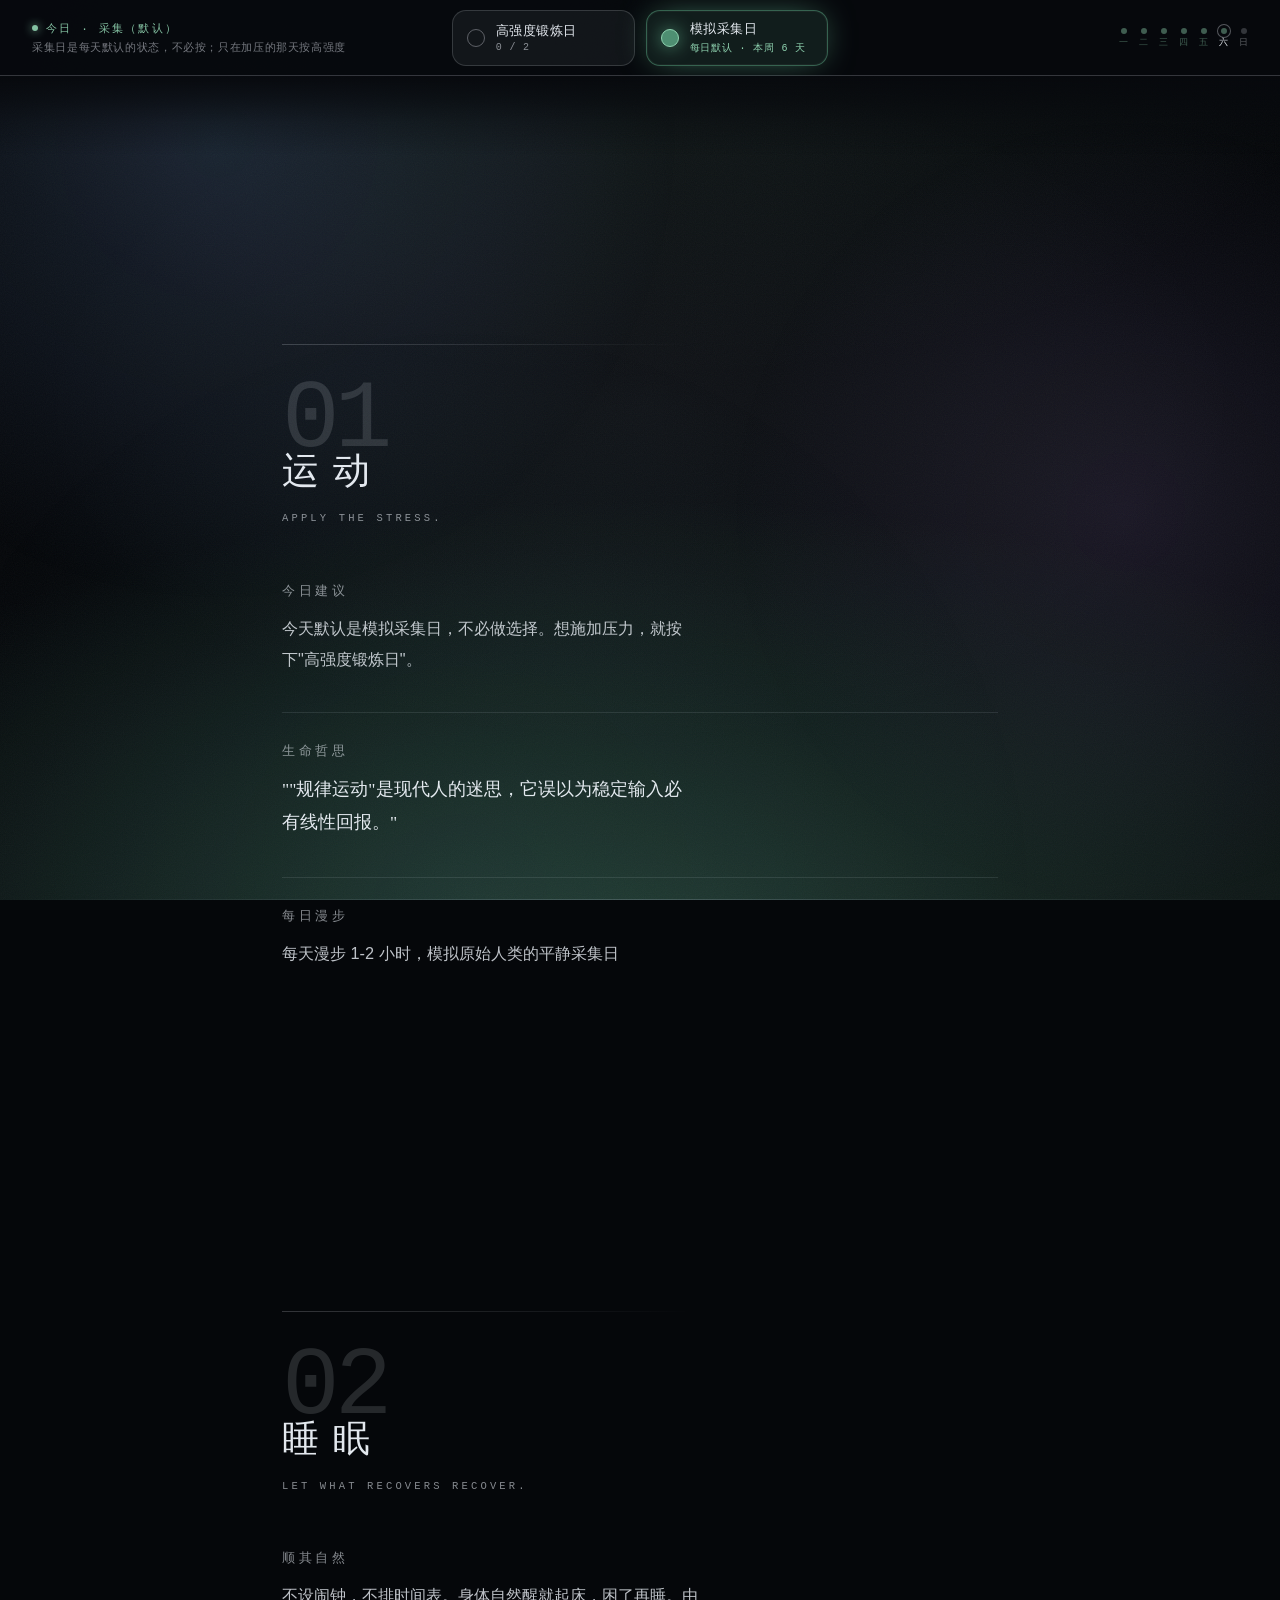
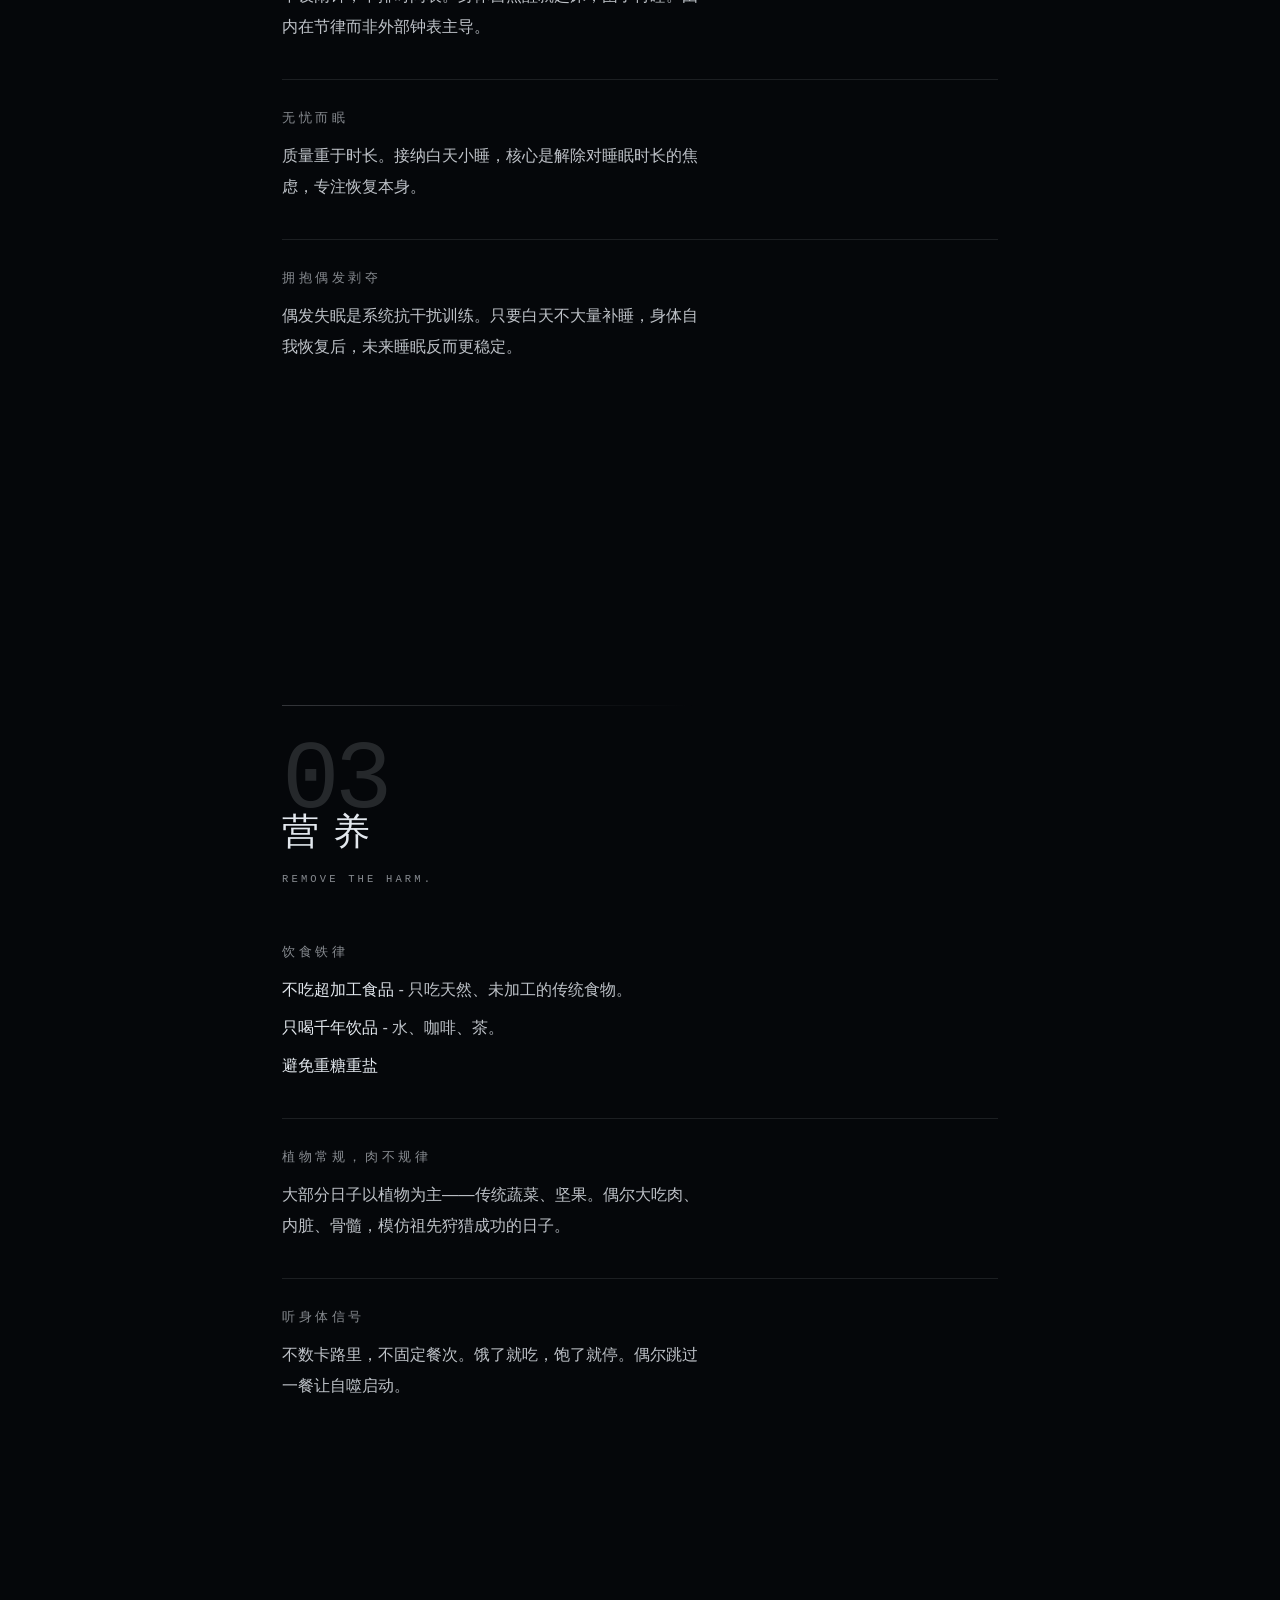
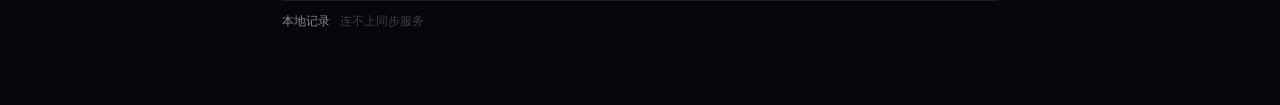
==== index.html @ 2804eaac "主页改为环境界面，移除原版视图与印刷档案 用户裁决：环境界面就是主页，原版不要了。  - index.html 换成环境版（保留 PWA 入口、favicon 与 meta description） " ====
<!DOCTYPE html>
<html lang="zh">
<head>
    <meta charset="UTF-8">
    <meta name="viewport" content="width=device-width, initial-scale=1.0">
    <title>狂野生长</title>
    <meta name="description" content="睡眠 · 运动 · 营养。你不在使用一个网页，你在看一个状态 —— 采集是每日默认，施压才需要按下。">
    <meta name="theme-color" content="#05070A">
    <link rel="icon" type="image/png" sizes="32x32" href="favicon-32.png">
    <link rel="icon" type="image/png" sizes="16x16" href="favicon-16.png">
    <link rel="apple-touch-icon" sizes="180x180" href="apple-touch-icon.png">
    <link rel="manifest" href="manifest.json">
    <link rel="stylesheet" href="css/ambient.css">
</head>
<body data-state="none">

    <!-- 状态场：三层漂移的光 + 一次呼吸 + 两片换季色 + 颗粒。
         整页的"季节"由 body[data-state] 决定，纯 CSS 交叉淡替，不改任何结构 -->
    <div class="amb-field" aria-hidden="true">
        <span class="amb-orb amb-orb--1"></span>
        <span class="amb-orb amb-orb--2"></span>
        <span class="amb-orb amb-orb--3"></span>
        <span class="amb-breath"></span>
        <span class="amb-wash amb-wash--hi"></span>
        <span class="amb-wash amb-wash--gather"></span>
        <span class="amb-embers">
            <i></i><i></i><i></i><i></i><i></i><i></i><i></i>
        </span>
        <span class="amb-pollens">
            <i></i><i></i><i></i><i></i><i></i>
        </span>
        <span class="amb-horizon"></span>
        <span class="amb-grain"></span>
    </div>

    <!-- 开场：场已经在了，三句哲思从场里浮出，再散回场里 -->
    <div class="amb-intro" id="introOverlay">
        <div class="amb-intro-lines">
            <p class="amb-intro-line" data-line="1">Remove the harm.</p>
            <p class="amb-intro-line" data-line="2">Apply the stress.</p>
            <p class="amb-intro-line" data-line="3">Let what recovers recover.</p>
        </div>
    </div>

    <main class="amb-page">
        <section id="exercise" class="amb-chapter" aria-label="运动"></section>
        <section id="sleep" class="amb-chapter" aria-label="睡眠"></section>
        <section id="nutrition" class="amb-chapter" aria-label="营养"></section>
    </main>

    <footer class="sync-bar" id="syncBar" hidden></footer>

    <script src="js/content.js"></script>
    <script src="js/view-ambient.js"></script>
    <script src="js/wild.js"></script>
</body>
</html>
---- css/ambient.css ----
/* ============================================================
   方案二 · 环境界面（ambient）
   没有卡片、没有标题栏、没有边框。三章是同一片场里的三层景深。
   整页由一套"状态场"承载：未选=夜雾 / 高强度=火焰态 / 采集=苔原态。
   换季不是按钮反馈，而是整片环境的 1.8s 过渡。
   背景一律用径向渐变直接绘制（不用 filter: blur），只动 transform 与 opacity。
   ============================================================ */

:root {
    --void: #05070A;

    --text:       rgba(236, 241, 248, 0.96);
    --text-dim:   rgba(236, 241, 248, 0.80);
    --text-faint: rgba(236, 241, 248, 0.56);
    --hair:       rgba(236, 241, 248, 0.10);
    --hair-lit:   rgba(236, 241, 248, 0.20);

    --ember: #E08A4A;   /* 施压之火 */
    --ember-lit: #FFB37A;
    --moss: #4E8F72;    /* 采集之野 */
    --moss-lit: #8FD3B0;

    /* 顶部常驻控制台（仪表轨）占掉的高度。正文靠它从顶部让位 */
    --rail-h: calc(92px + env(safe-area-inset-top, 0px));
    /* 控制台底色（RGB 分量）：比 void 略提一点，读得出是一层"台面" */
    --deck-rgb: 7, 9, 13;

    --sans: -apple-system, BlinkMacSystemFont, "PingFang SC", "Microsoft YaHei",
            "Source Han Sans SC", "Noto Sans CJK SC", "Segoe UI", Roboto, sans-serif;
    --serif: "Songti SC", "Source Han Serif SC", "Noto Serif CJK SC", "SimSun", serif;
    --mono: ui-monospace, SFMono-Regular, Menlo, Consolas, "Liberation Mono", monospace;

    --ease: cubic-bezier(0.32, 0.72, 0, 1);
}

*, *::before, *::after { box-sizing: border-box; }

html {
    -webkit-text-size-adjust: 100%;
    overflow-x: clip;
}

body {
    margin: 0;
    min-height: 100vh;
    overflow-x: clip;
    background: var(--void);
    color: var(--text);
    font-family: var(--sans);
    -webkit-font-smoothing: antialiased;
}

::selection { background: rgba(224, 138, 74, 0.28); }

/* ============================================================
   状态场：三层漂移的光 + 一次呼吸 + 两片换季色 + 颗粒
   ============================================================ */
.amb-field {
    position: fixed;
    inset: 0;
    z-index: 0;
    overflow: hidden;
    pointer-events: none;
}

.amb-orb {
    position: absolute;
    border-radius: 50%;
    will-change: transform;
}

.amb-orb--1 {
    width: 82vmax; height: 82vmax; left: -24vmax; top: -30vmax;
    background: radial-gradient(circle at 50% 50%, rgba(88, 122, 176, 0.22), rgba(88, 122, 176, 0) 62%);
    animation: drift1 46s ease-in-out infinite;
}

.amb-orb--2 {
    width: 68vmax; height: 68vmax; right: -22vmax; top: 6vmax;
    background: radial-gradient(circle at 50% 50%, rgba(122, 100, 164, 0.17), rgba(122, 100, 164, 0) 64%);
    animation: drift2 63s ease-in-out infinite;
}

.amb-orb--3 {
    width: 96vmax; height: 96vmax; left: -12vmax; bottom: -48vmax;
    background: radial-gradient(circle at 50% 50%, rgba(56, 108, 108, 0.17), rgba(56, 108, 108, 0) 66%);
    animation: drift3 54s ease-in-out infinite;
}

@keyframes drift1 {
    0%, 100% { transform: translate3d(0, 0, 0) scale(1); }
    50%      { transform: translate3d(5vw, 4vh, 0) scale(1.09); }
}

@keyframes drift2 {
    0%, 100% { transform: translate3d(0, 0, 0) scale(1.05); }
    50%      { transform: translate3d(-6vw, 5vh, 0) scale(1); }
}

@keyframes drift3 {
    0%, 100% { transform: translate3d(0, 0, 0) scale(1); }
    50%      { transform: translate3d(4vw, -3vh, 0) scale(1.07); }
}

/* 一次极慢的呼吸：整片场随之内收外放 */
.amb-breath {
    position: absolute;
    inset: -8%;
    background: radial-gradient(58% 46% at 50% 46%, rgba(206, 220, 244, 0.06), rgba(206, 220, 244, 0) 70%);
    animation: breath 11s ease-in-out infinite;
}

@keyframes breath {
    0%, 100% { transform: scale(1);    opacity: 0.75; }
    50%      { transform: scale(1.07); opacity: 1; }
}

/* 换季色：两片各自独立，靠透明度交叉淡替，所以过渡是连续的 */
.amb-wash {
    position: absolute;
    inset: 0;
    opacity: 0;
    transition: opacity 1.8s cubic-bezier(0.4, 0, 0.2, 1);
}

.amb-wash--hi {
    background:
        radial-gradient(120% 78% at 50% 108%, rgba(224, 138, 74, 0.36), rgba(224, 138, 74, 0) 58%),
        radial-gradient(78% 58% at 50% 0%, rgba(255, 180, 120, 0.11), rgba(255, 180, 120, 0) 62%);
}

.amb-wash--gather {
    background:
        radial-gradient(130% 84% at 50% 106%, rgba(78, 143, 114, 0.34), rgba(78, 143, 114, 0) 60%),
        radial-gradient(88% 66% at 50% 0%, rgba(143, 211, 176, 0.09), rgba(143, 211, 176, 0) 64%);
}

body[data-state="hi"]     .amb-wash--hi     { opacity: 1; }
body[data-state="gather"] .amb-wash--gather { opacity: 1; }

/* 火焰态上升的余烬 / 苔原态横漂的孢子：不用时把动画暂停，不占 GPU */
.amb-embers,
.amb-pollens {
    position: absolute;
    inset: 0;
    opacity: 0;
    transition: opacity 1.6s cubic-bezier(0.4, 0, 0.2, 1);
}

body[data-state="hi"]     .amb-embers  { opacity: 1; }
body[data-state="gather"] .amb-pollens { opacity: 1; }

.amb-embers i {
    position: absolute;
    bottom: -4vh;
    width: 3px; height: 3px;
    border-radius: 50%;
    background: var(--ember-lit);
    box-shadow: 0 0 9px rgba(255, 179, 122, 0.9);
    opacity: 0;
    animation: emberRise 15s linear infinite;
    animation-play-state: paused;
}

body[data-state="hi"] .amb-embers i { animation-play-state: running; }

.amb-embers i:nth-child(1) { left: 12%; animation-duration: 15s; animation-delay: 0s; }
.amb-embers i:nth-child(2) { left: 26%; animation-duration: 19s; animation-delay: 2.4s; }
.amb-embers i:nth-child(3) { left: 41%; animation-duration: 13s; animation-delay: 5.1s; }
.amb-embers i:nth-child(4) { left: 55%; animation-duration: 21s; animation-delay: 1.2s; }
.amb-embers i:nth-child(5) { left: 68%; animation-duration: 16s; animation-delay: 7.6s; }
.amb-embers i:nth-child(6) { left: 81%; animation-duration: 18s; animation-delay: 3.8s; }
.amb-embers i:nth-child(7) { left: 92%; animation-duration: 14s; animation-delay: 9.4s; }

@keyframes emberRise {
    0%   { transform: translate3d(0, 0, 0) scale(1);    opacity: 0; }
    14%  { opacity: 0.9; }
    70%  { opacity: 0.5; }
    100% { transform: translate3d(22px, -106vh, 0) scale(0.5); opacity: 0; }
}

.amb-pollens i {
    position: absolute;
    left: -6vw;
    width: 4px; height: 4px;
    border-radius: 50%;
    background: var(--moss-lit);
    box-shadow: 0 0 10px rgba(143, 211, 176, 0.72);
    opacity: 0;
    animation: pollenDrift 30s linear infinite;
    animation-play-state: paused;
}

body[data-state="gather"] .amb-pollens i { animation-play-state: running; }

.amb-pollens i:nth-child(1) { top: 22%; animation-duration: 30s; animation-delay: 0s; }
.amb-pollens i:nth-child(2) { top: 41%; animation-duration: 38s; animation-delay: 6s; }
.amb-pollens i:nth-child(3) { top: 58%; animation-duration: 26s; animation-delay: 12s; }
.amb-pollens i:nth-child(4) { top: 71%; animation-duration: 44s; animation-delay: 3s; }
.amb-pollens i:nth-child(5) { top: 86%; animation-duration: 34s; animation-delay: 18s; }

@keyframes pollenDrift {
    0%   { transform: translate3d(0, 0, 0);       opacity: 0; }
    18%  { opacity: 0.55; }
    82%  { opacity: 0.35; }
    100% { transform: translate3d(112vw, -7vh, 0); opacity: 0; }
}

.amb-horizon {
    position: absolute;
    left: 0; right: 0; bottom: 0;
    height: 1px;
    background: linear-gradient(90deg, rgba(0, 0, 0, 0), rgba(206, 220, 244, 0.20), rgba(0, 0, 0, 0));
}

.amb-grain {
    position: absolute;
    inset: 0;
    opacity: 0.045;
    background-image: url("data:image/svg+xml,%3Csvg xmlns='http://www.w3.org/2000/svg' width='200' height='200'%3E%3Cfilter id='n'%3E%3CfeTurbulence type='fractalNoise' baseFrequency='0.9' numOctaves='2'/%3E%3C/filter%3E%3Crect width='100%25' height='100%25' filter='url(%23n)'/%3E%3C/svg%3E");
}

/* ============================================================
   开场：场先在，三句哲思从场里浮出，再散回场里
   ============================================================ */
.amb-intro {
    position: fixed;
    inset: 0;
    z-index: 100;
    display: grid;
    place-items: center;
    transition: opacity 0.9s cubic-bezier(0.77, 0, 0.175, 1),
                visibility 0s linear 0.9s;
    animation: ambIntroFailsafe 0.9s linear 5.4s forwards;
}

@keyframes ambIntroFailsafe { to { opacity: 0; visibility: hidden; } }

.amb-intro.hide { opacity: 0; visibility: hidden; pointer-events: none; }

.amb-intro-lines {
    display: grid;
    place-items: center;
    padding: 0 26px;
}

.amb-intro-line {
    grid-area: 1 / 1;
    margin: 0;
    text-align: center;
    font-size: clamp(1.5rem, 3.2vw, 2.3rem);
    font-weight: 200;
    letter-spacing: 0.06em;
    color: #F2F5FA;
    opacity: 0;
    will-change: opacity, filter, transform;
    animation: ambLine 1.5s var(--ease) forwards;
}

.amb-intro-line[data-line="1"] { animation-delay: 0.8s; }
.amb-intro-line[data-line="2"] { animation-delay: 1.9s; }
.amb-intro-line[data-line="3"] { animation-delay: 3.0s; }

@keyframes ambLine {
    0%   { opacity: 0; filter: blur(9px); transform: scale(1.03);
           text-shadow: 0 0 60px rgba(255, 236, 214, 0.6); }
    44%  { opacity: 1; filter: blur(0);   transform: none; text-shadow: 0 0 0 rgba(255, 255, 255, 0); }
    74%  { opacity: 1; filter: blur(0);   transform: none; text-shadow: 0 0 0 rgba(255, 255, 255, 0); }
    100% { opacity: 0; filter: blur(9px); transform: scale(0.99); text-shadow: 0 0 0 rgba(255, 255, 255, 0); }
}

/* ============================================================
   正文：没有容器，只有层
   ============================================================ */
.amb-page {
    position: relative;
    z-index: 10;
    max-width: 780px;
    margin: 0 auto;
    padding: calc(var(--rail-h) + clamp(56px, 11vh, 128px)) 32px clamp(72px, 13vh, 132px);
}

.amb-chapter { padding: clamp(90px, 17vh, 170px) 0; }

/* 最后一章不必再留一个满额的天间距 */
.amb-chapter:last-child { padding-bottom: clamp(28px, 5vh, 56px); }

.amb-head {
    position: relative;
    margin-bottom: clamp(40px, 6.5vh, 62px);
    padding-top: clamp(26px, 4vh, 38px);
}

/* 章节之间一条收口的细线：不是边框，是"翻页"的位置 */
.amb-head::before {
    content: "";
    position: absolute;
    left: 0;
    top: 0;
    width: 100%;
    height: 1px;
    background: linear-gradient(90deg, var(--hair-lit), rgba(236, 241, 248, 0) 58%);
}

/* 巨大虚影编号：立在章节名之上，只作为"这里是第几章"的体量暗示，
   不参与阅读，也不与章节名叠在一起抢字 */
.amb-head-ghost {
    display: block;
    margin-bottom: -0.16em;
    font-family: var(--mono);
    font-size: clamp(3.4rem, 10vw, 6rem);
    font-weight: 200;
    letter-spacing: -0.05em;
    line-height: 0.86;
    color: rgba(236, 241, 248, 0.14);
    pointer-events: none;
    user-select: none;
}

.amb-head-cn {
    position: relative;
    margin: 0;
    font-family: var(--sans);
    font-weight: 200;
    font-size: clamp(1.6rem, 4.4vw, 2.3rem);
    letter-spacing: 0.38em;
    color: var(--text);
}

.amb-head-en {
    position: relative;
    margin: 16px 0 0;
    font-family: var(--mono);
    font-size: 10.5px;
    letter-spacing: 0.3em;
    text-transform: uppercase;
    color: var(--text-faint);
}

.amb-entry {
    padding: 30px 0;
    border-top: 1px solid var(--hair);
}

.amb-entries .amb-entry:first-child { border-top: 0; padding-top: 0; }

.amb-entry-h {
    margin: 0 0 13px;
    font-family: var(--sans);
    font-weight: 500;
    font-size: 0.8rem;
    letter-spacing: 0.28em;
    color: var(--text-faint);
}

.amb-entry p {
    margin: 0 0 7px;
    max-width: 46ch;
    font-size: 1.02rem;
    line-height: 1.9;
    color: var(--text-dim);
}

.amb-entry p strong { color: var(--text); font-weight: 500; }

/* 哲思那条换成衬线、提到最亮的墨色 —— 全篇唯一的"发声处" */
.amb-entry[data-entry="quote"] p {
    font-family: var(--serif);
    font-size: 1.1rem;
    line-height: 1.9;
    color: var(--text);
}

/* 入场揭示：默认可见，这里只加一段位移与渐显 */
.amb-chapter.in { animation: ambRise 1.1s var(--ease) both; }

@keyframes ambRise {
    from { opacity: 0; transform: translateY(26px); }
    to   { opacity: 1; transform: none; }
}

/* ============================================================
   常驻层：顶部一条仪表轨（状态 · 两枚开关 · 一周天象）
   它在 DOM 里仍属 #exercise，所以点击照常冒泡到引擎的委托监听上 ——
   不必为它改一行引擎代码。
   ============================================================ */
.amb-hud {
    position: fixed;
    top: 0;
    left: 0;
    right: 0;
    z-index: 40;
    pointer-events: none;
}

/* 一周天象：点在上、星期字在下。今天套一圈淡环。
   is-set = 我真的按过的日子；is-auto = 由"默认态"推断出来的日子（画得更淡） */
.amb-week {
    display: flex;
    justify-self: end;
    gap: 11px;
}

.amb-week-cell {
    position: relative;
    display: flex;
    flex-direction: column;
    align-items: center;
    gap: 5px;
}

.amb-week-dot {
    width: 6px;
    height: 6px;
    border-radius: 50%;
    background: rgba(236, 241, 248, 0.20);
    transition: background 0.6s var(--ease), box-shadow 0.6s var(--ease);
}

.amb-week-cn {
    font-family: var(--mono);
    font-size: 9px;
    font-weight: 400;
    line-height: 1;
    letter-spacing: 0;
    color: rgba(236, 241, 248, 0.38);
    transition: color 0.6s var(--ease);
}

.amb-week-cell.hi .amb-week-dot {
    background: var(--ember-lit);
    box-shadow: 0 0 11px rgba(255, 179, 122, 0.8);
}

.amb-week-cell.gather .amb-week-dot {
    background: var(--moss-lit);
    box-shadow: 0 0 11px rgba(143, 211, 176, 0.75);
}

.amb-week-cell.hi .amb-week-cn     { color: rgba(255, 179, 122, 0.86); }
.amb-week-cell.gather .amb-week-cn { color: rgba(143, 211, 176, 0.86); }

/* 由默认态推断出来的日子：画淡一档，好让"我真的按过哪两天"跳出来 */
.amb-week-cell.is-auto .amb-week-dot {
    opacity: 0.42;
    box-shadow: none;
}

.amb-week-cell.is-auto .amb-week-cn { color: rgba(143, 211, 176, 0.42); }
.amb-week-cell.is-auto.hi .amb-week-cn { color: rgba(255, 179, 122, 0.42); }

.amb-week-cell.is-today .amb-week-cn { color: var(--text); }

.amb-week-cell.is-today::before {
    content: "";
    position: absolute;
    left: 50%;
    top: -4px;
    width: 14px;
    height: 14px;
    margin-left: -7px;
    border-radius: 50%;
    box-shadow: inset 0 0 0 1px rgba(236, 241, 248, 0.34);
    pointer-events: none;
}

/* 顶部仪表轨：常驻、不隐退。实心底 + 下缘一条细线定出边界，
   再往下接 78px 的渐隐带 —— 正文滚进来是化掉的，不是被硬切一刀 */
.amb-dock {
    position: relative;
    display: grid;
    grid-template-columns: minmax(0, 1fr) auto minmax(0, 1fr);
    grid-template-areas: "readout poles week";
    align-items: center;
    gap: 20px;
    padding: calc(10px + env(safe-area-inset-top, 0px)) clamp(16px, 2.6vw, 32px) 10px;
    background: rgba(var(--deck-rgb), 0.97);
    box-shadow: inset 0 -1px 0 var(--hair-lit);
    pointer-events: auto;
}

.amb-dock::after {
    content: "";
    position: absolute;
    left: 0;
    right: 0;
    top: 100%;
    height: 78px;
    background: linear-gradient(180deg,
        rgba(var(--deck-rgb), 0.97) 0%,
        rgba(var(--deck-rgb), 0.70) 28%,
        rgba(var(--deck-rgb), 0.30) 60%,
        rgba(var(--deck-rgb), 0) 100%);
    pointer-events: none;
}

.amb-readout {
    grid-area: readout;
    min-width: 0;
    display: flex;
    flex-direction: column;
    gap: 4px;
}

.amb-state {
    margin: 0;
    display: flex;
    align-items: center;
    gap: 8px;
    white-space: nowrap;
    font-family: var(--mono);
    font-size: 11px;
    letter-spacing: 0.2em;
    color: var(--text-faint);
    transition: color 0.9s var(--ease);
}

.amb-state-dot {
    flex: 0 0 auto;
    width: 6px;
    height: 6px;
    border-radius: 50%;
    background: currentColor;
    box-shadow: 0 0 10px currentColor;
}

.amb-state[data-state="hi"]     { color: rgba(255, 179, 122, 0.92); }
.amb-state[data-state="gather"] { color: rgba(143, 211, 176, 0.92); }

/* 两枚开关并排、等宽，居中放在轨道正中 */
.amb-poles {
    grid-area: poles;
    justify-self: center;
    display: flex;
    align-items: stretch;
    gap: 11px;
    width: min(100%, 480px);
}

/* 开关：有边界、有底色、有字号的实体控件 —— 不再是悬在暗处的淡字 */
.amb-pole {
    flex: 1 1 0;
    min-width: 0;
    appearance: none;
    cursor: pointer;
    display: flex;
    align-items: center;
    gap: 11px;
    padding: 10px 14px;
    border: 1px solid rgba(236, 241, 248, 0.16);
    border-radius: 14px;
    background: rgba(236, 241, 248, 0.055);
    color: var(--text-dim);
    font-family: var(--sans);
    text-align: left;
    transition: border-color 0.4s var(--ease),
                background 0.4s var(--ease),
                box-shadow 0.4s var(--ease),
                transform 0.4s var(--ease);
}

.amb-pole--hi {
    --pole: var(--ember);
    --pole-lit: var(--ember-lit);
    --pole-line: rgba(224, 138, 74, 0.60);
    --pole-bg: rgba(224, 138, 74, 0.14);
}

.amb-pole--gather {
    --pole: var(--moss);
    --pole-lit: var(--moss-lit);
    --pole-line: rgba(78, 143, 114, 0.62);
    --pole-bg: rgba(78, 143, 114, 0.16);
}

.amb-pole:hover { transform: translateY(-1px); }

.amb-pole:not(.is-on):hover {
    border-color: rgba(236, 241, 248, 0.30);
    background: rgba(236, 241, 248, 0.09);
}

.amb-pole:focus-visible { outline: 2px solid var(--pole); outline-offset: 4px; }

.amb-pole-orb {
    flex: 0 0 auto;
    width: 18px;
    height: 18px;
    border-radius: 50%;
    border: 1px solid rgba(236, 241, 248, 0.34);
    transition: transform 0.5s var(--ease),
                background 0.5s var(--ease),
                border-color 0.5s var(--ease),
                box-shadow 0.5s var(--ease);
}

.amb-pole:hover .amb-pole-orb { border-color: var(--pole); }

.amb-pole-label {
    flex: 1 1 auto;
    min-width: 0;
    display: flex;
    flex-direction: column;
    gap: 3px;
}

.amb-pole-text {
    white-space: nowrap;
    font-size: 12.5px;
    font-weight: 400;
    line-height: 1.35;
    letter-spacing: 0.04em;
    color: var(--text);
}

.amb-pole-count {
    white-space: nowrap;
    font-family: var(--mono);
    font-size: 10px;
    letter-spacing: 0.08em;
    color: rgba(236, 241, 248, 0.56);
    transition: color 0.4s var(--ease);
}

/* 达成对勾：占位常驻，只为布局稳定 */
.amb-pole-check {
    flex: 0 0 auto;
    position: relative;
    width: 14px;
    height: 14px;
    opacity: 0;
    transform: scale(0.6);
    transition: opacity 0.4s var(--ease), transform 0.4s var(--ease);
}

.amb-pole-check::before {
    content: "";
    position: absolute;
    left: 3px;
    top: 0;
    width: 7px;
    height: 12px;
    border-right: 1.5px solid var(--pole-lit);
    border-bottom: 1.5px solid var(--pole-lit);
    transform: rotate(42deg);
}

.amb-pole.is-done .amb-pole-check { opacity: 1; transform: none; }

/* 本周已达成：名字换成那两句话，并染上这一极的色 */
.amb-pole.is-done .amb-pole-text { color: var(--pole-lit); }

/* 今天选中的那一极：控件本身也亮起来，像开关被推到那一侧 */
.amb-pole.is-on {
    border-color: var(--pole-line);
    background: var(--pole-bg);
    box-shadow: 0 0 34px -10px var(--pole), inset 0 0 0 1px rgba(255, 255, 255, 0.04);
}

.amb-pole.is-on .amb-pole-orb {
    background: var(--pole);
    border-color: var(--pole-lit);
    box-shadow: 0 0 18px var(--pole);
}

.amb-pole.is-on .amb-pole-count { color: var(--pole-lit); }

.amb-pole.is-pop .amb-pole-orb { animation: orbPulse 0.6s var(--ease); }

@keyframes orbPulse {
    0%   { transform: scale(1); }
    42%  { transform: scale(1.6); }
    100% { transform: scale(1); }
}

.amb-hint {
    margin: 0;
    font-family: var(--sans);
    font-size: 10.5px;
    line-height: 1.45;
    letter-spacing: 0.06em;
    color: rgba(236, 241, 248, 0.48);
}

/* ============================================================
   云同步状态条：压到最暗一层，不参与场的叙事
   ============================================================ */
.sync-bar {
    position: relative;
    z-index: 50;
    max-width: 780px;
    margin: 0 auto;
    padding: 0 32px clamp(36px, 7vh, 72px);
    font-family: var(--sans);
    font-size: 12px;
    color: var(--text-faint);
}

.sync-bar[hidden] { display: none; }

.sync-line {
    display: flex;
    align-items: center;
    gap: 10px;
    flex-wrap: wrap;
    padding: 12px 0;
    border-top: 1px solid var(--hair);
}

.sync-note { color: rgba(233, 238, 245, 0.24); }

.sync-dot {
    width: 6px;
    height: 6px;
    border-radius: 50%;
    flex-shrink: 0;
    background: rgba(233, 238, 245, 0.34);
}

.sync-dot.ok { background: var(--moss-lit); }
.sync-dot.error { background: var(--ember-lit); }

.sync-btn {
    margin-left: auto;
    appearance: none;
    padding: 5px 12px;
    border: 1px solid rgba(233, 238, 245, 0.16);
    border-radius: 999px;
    background: rgba(233, 238, 245, 0.05);
    color: var(--text-dim);
    font-family: var(--sans);
    font-size: 11.5px;
    letter-spacing: 0.1em;
    cursor: pointer;
    transition: border-color 0.3s, color 0.3s, background 0.3s;
}

.sync-btn:hover { border-color: rgba(233, 238, 245, 0.4); color: var(--text); }
.sync-btn:focus-visible { outline: 2px solid rgba(233, 238, 245, 0.5); outline-offset: 2px; }
.sync-btn.ghost { background: none; }
.sync-btn.danger { color: rgba(255, 179, 122, 0.8); border-color: rgba(255, 179, 122, 0.26); }
.sync-field > .sync-btn:only-child { margin-left: 0; }

.sync-line.err { color: rgba(255, 179, 122, 0.9); }

.sync-panel {
    margin-top: 12px;
    padding: 16px;
    border: 1px solid var(--hair);
    border-radius: 14px;
    background: rgba(233, 238, 245, 0.035);
    display: flex;
    flex-direction: column;
    gap: 11px;
}

.sync-field { display: flex; align-items: center; gap: 8px; flex-wrap: wrap; }
.sync-field-label { color: var(--text-faint); }

.sync-code {
    font-family: var(--mono);
    font-size: 11.5px;
    letter-spacing: 0.1em;
    color: var(--ember-lit);
    padding: 4px 9px;
    border-radius: 8px;
    background: rgba(224, 138, 74, 0.09);
    word-break: break-all;
}

.sync-tip { margin: 0; font-size: 11.5px; line-height: 1.7; color: rgba(233, 238, 245, 0.3); }

.sync-input {
    flex: 1 1 180px;
    min-width: 0;
    padding: 7px 11px;
    border: 1px solid rgba(233, 238, 245, 0.16);
    border-radius: 9px;
    background: rgba(233, 238, 245, 0.05);
    color: var(--text);
    font-family: var(--mono);
    font-size: 11.5px;
    letter-spacing: 0.08em;
}

.sync-input::placeholder { color: rgba(233, 238, 245, 0.28); letter-spacing: 0; font-family: var(--sans); }
.sync-input:focus { outline: none; border-color: rgba(233, 238, 245, 0.42); }

/* ============================================================
   窄屏
   ============================================================ */
/* ============================================================
   窄屏：轨道改成两行 —— 读数与天象在上，两枚开关并排在下。
   提示语在这一档收起来，顶部空间优先留给"今天是什么状态"和两枚开关
   ============================================================ */
@media (max-width: 860px) {
    :root { --rail-h: calc(114px + env(safe-area-inset-top, 0px)); }

    .amb-dock {
        grid-template-columns: minmax(0, 1fr) auto;
        grid-template-areas:
            "readout week"
            "poles   poles";
        row-gap: 9px;
        column-gap: 12px;
        padding: 9px 14px 10px;
    }

    .amb-poles { width: 100%; gap: 8px; }
    .amb-pole { padding: 9px 12px; border-radius: 13px; gap: 9px; }
    .amb-pole-orb { width: 15px; height: 15px; }
    .amb-pole-text { font-size: 12px; letter-spacing: 0.02em; }
    .amb-pole-count { font-size: 9.5px; letter-spacing: 0.04em; }
    .amb-pole-check { width: 12px; height: 12px; }
    .amb-pole-check::before { left: 2px; width: 6px; height: 10px; }

    /* 轨道本身已经占掉顶部一截，上方留白相应收一点，
       免得手机上首屏全空 */
    .amb-page { padding-top: calc(var(--rail-h) + clamp(36px, 6.5vh, 92px)); }

    .amb-week { gap: 8px; }
    .amb-hint { display: none; }
}

@media (max-width: 640px) {
    .amb-page { padding-left: 22px; padding-right: 22px; }
    .amb-head-cn { letter-spacing: 0.3em; }
    .amb-head-ghost { font-size: clamp(4.4rem, 22vw, 7rem); }
    .amb-entry p { font-size: 0.98rem; }
    .sync-bar { padding: 0 22px clamp(32px, 6vh, 56px); }
}

@media (prefers-reduced-motion: reduce) {
    .amb-orb,
    .amb-breath,
    .amb-embers i,
    .amb-pollens i,
    .amb-intro,
    .amb-intro-line,
    .amb-chapter.in,
    .amb-pole.is-pop .amb-pole-orb {
        animation-duration: 0.01ms !important;
        animation-iteration-count: 1 !important;
    }
    .amb-wash, .amb-embers, .amb-pollens, .amb-intro { transition-duration: 0.01ms; }
}
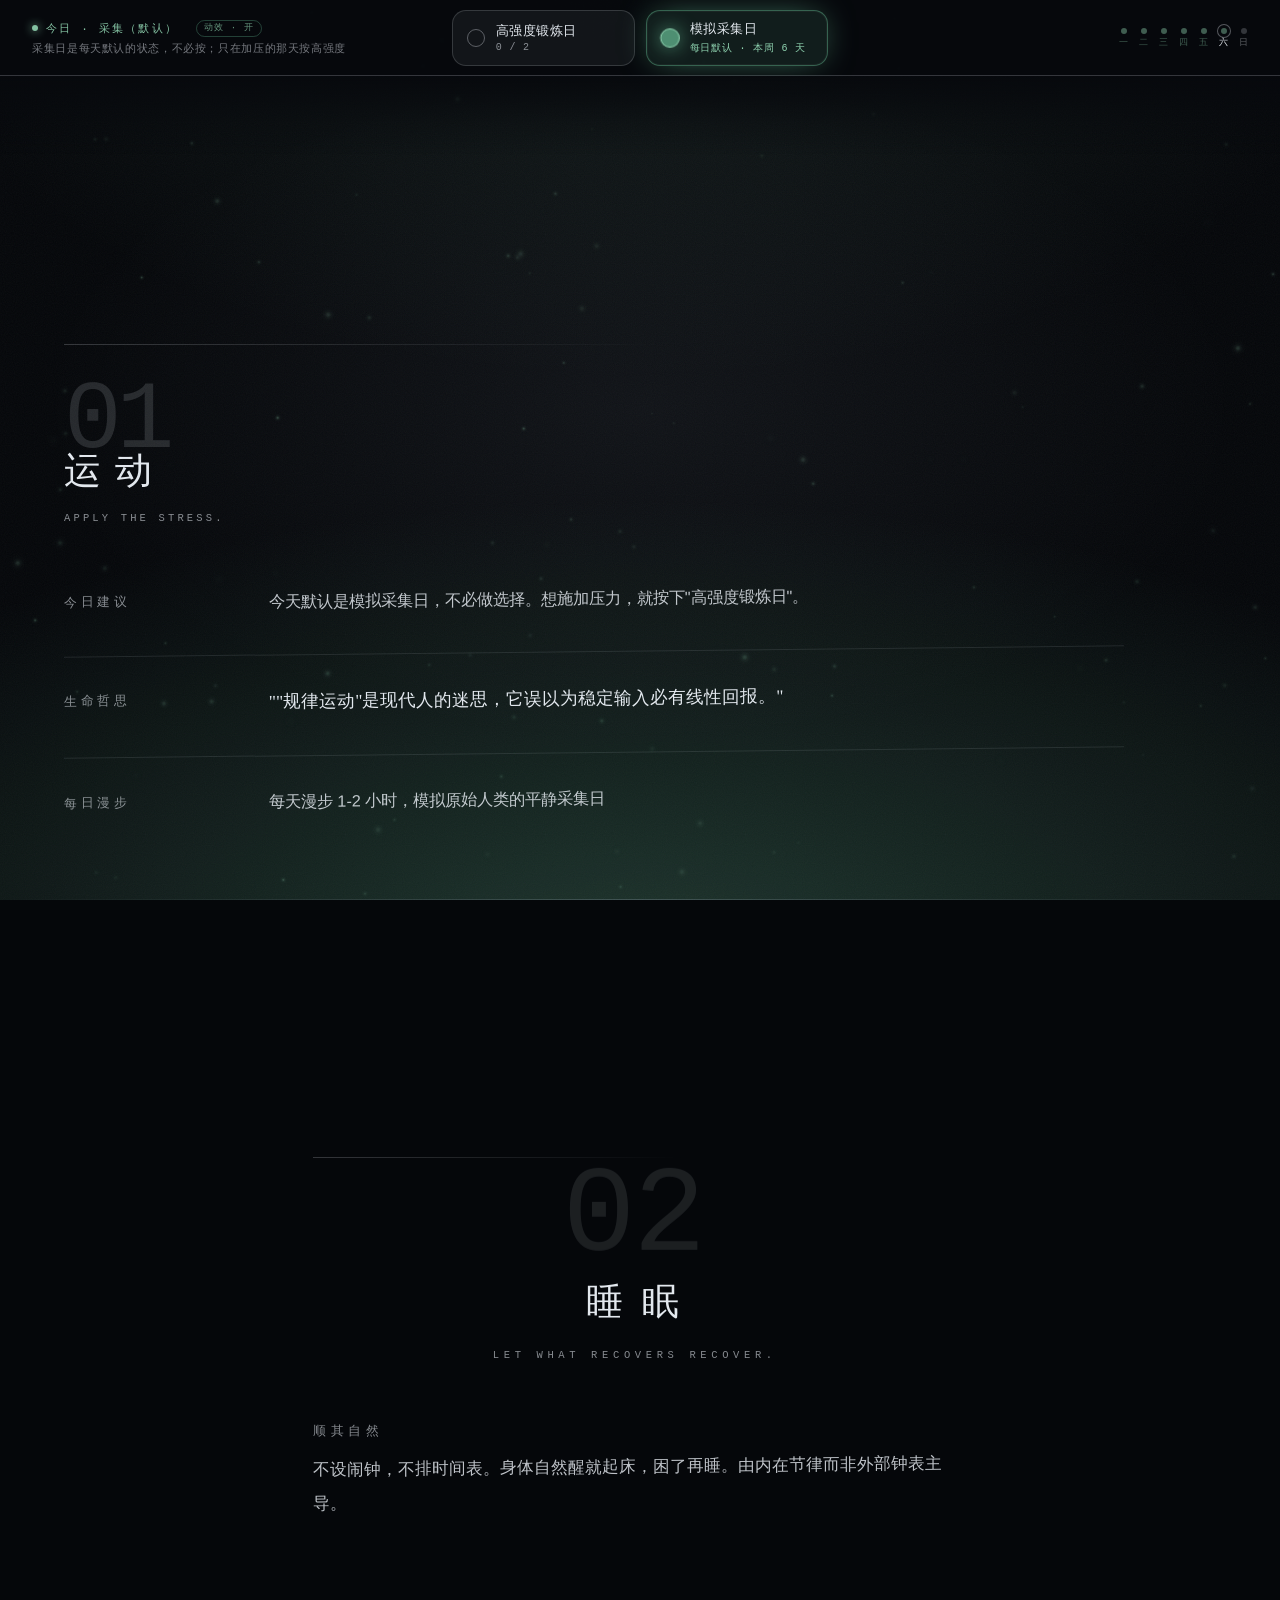
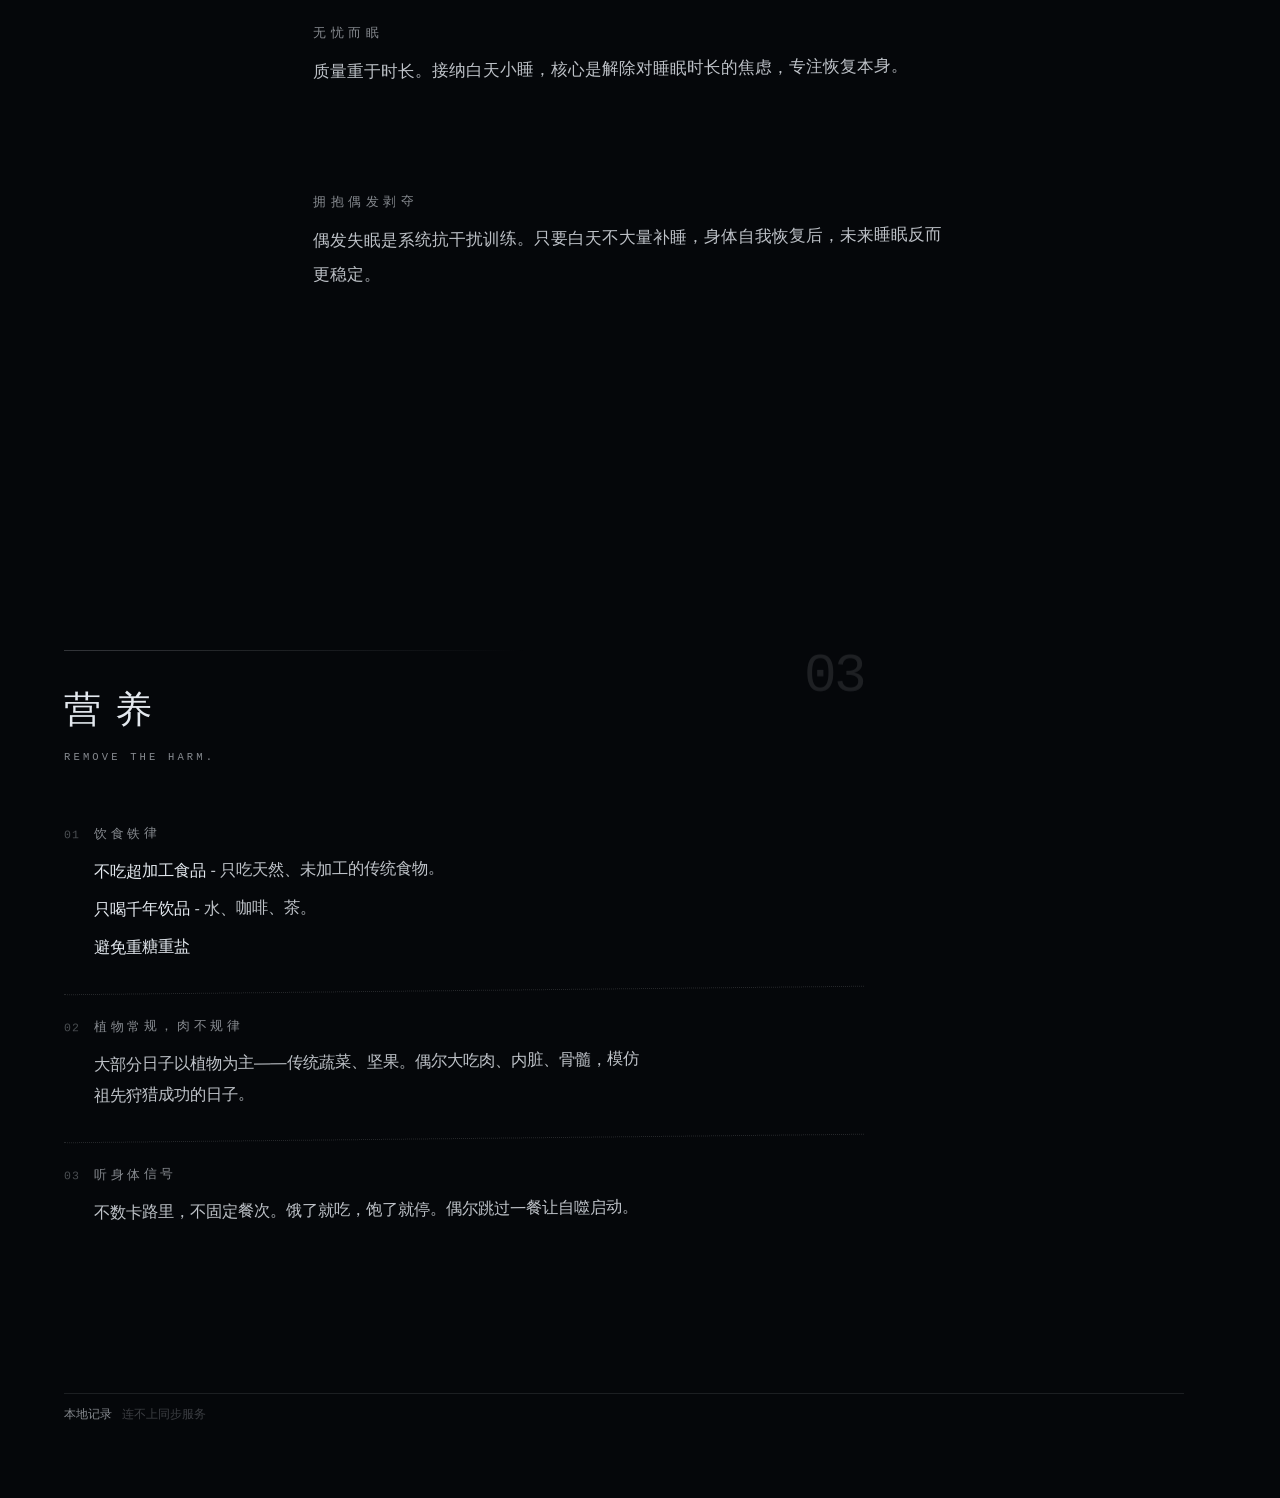
==== commit 0d98c697: "主页接线与开场重做：三章骨架差异化、开场逐句串行、og 分享卡片 - 修复 P1：.amb-chapter.in 上的 transform 让章内 fixed 元素退化（按钮卡在标题栏、   不能动也" ====
--- a/index.html
+++ b/index.html
@@ -1,10 +1,25 @@
 <!DOCTYPE html>
-<html lang="zh">
+<html lang="zh-Hans">
 <head>
     <meta charset="UTF-8">
     <meta name="viewport" content="width=device-width, initial-scale=1.0">
-    <title>狂野生长</title>
+    <title>狂野生长 · 睡眠、运动与营养的每日记录</title>
     <meta name="description" content="睡眠 · 运动 · 营养。你不在使用一个网页，你在看一个状态 —— 采集是每日默认，施压才需要按下。">
+    <link rel="canonical" href="https://health.654519996.xyz/">
+
+    <!-- 链接预览：微信 / 飞书 / Slack / iMessage 读的都是这一组。
+         og:image 必须是绝对 URL —— 相对路径会静默地给出空白预览，
+         这是"我的链接在别人那儿显示不出来"最常见的原因 -->
+    <meta property="og:type" content="website">
+    <meta property="og:url" content="https://health.654519996.xyz/">
+    <meta property="og:site_name" content="狂野生长">
+    <meta property="og:title" content="狂野生长 · 睡眠、运动与营养的每日记录">
+    <meta property="og:description" content="你不在使用一个网页，你在看一个状态。采集是每日默认，施压才需要按下。">
+    <meta property="og:image" content="https://health.654519996.xyz/og.png">
+    <meta property="og:image:width" content="1200">
+    <meta property="og:image:height" content="630">
+    <meta name="twitter:card" content="summary_large_image">
+
     <meta name="theme-color" content="#05070A">
     <link rel="icon" type="image/png" sizes="32x32" href="favicon-32.png">
     <link rel="icon" type="image/png" sizes="16x16" href="favicon-16.png">
@@ -14,35 +29,41 @@
 </head>
 <body data-state="none">
 
-    <!-- 状态场：三层漂移的光 + 一次呼吸 + 两片换季色 + 颗粒。
-         整页的"季节"由 body[data-state] 决定，纯 CSS 交叉淡替，不改任何结构 -->
+    <!-- 状态场：一次呼吸 + 两片换季色 + 一层粒子 + 地平线 + 颗粒。
+         这里不再有漂移的蓝紫光球 —— 场里只该有两种颜色，
+         而它们各自得有语义：暖=施压（火焰态），冷=采集（苔原态）。
+         整页的"季节"由 body[data-state] 决定，纯 CSS 交叉淡替，不改任何结构。
+
+         粒子那一层是 canvas 而不是一堆 span：见 js/particles.js。
+         它的每一颗都带深度，换季时在暖/冷之间交叉淡替，而不是整体切换 -->
     <div class="amb-field" aria-hidden="true">
-        <span class="amb-orb amb-orb--1"></span>
-        <span class="amb-orb amb-orb--2"></span>
-        <span class="amb-orb amb-orb--3"></span>
         <span class="amb-breath"></span>
         <span class="amb-wash amb-wash--hi"></span>
         <span class="amb-wash amb-wash--gather"></span>
-        <span class="amb-embers">
-            <i></i><i></i><i></i><i></i><i></i><i></i><i></i>
-        </span>
-        <span class="amb-pollens">
-            <i></i><i></i><i></i><i></i><i></i>
-        </span>
+        <canvas class="amb-veil"></canvas>
         <span class="amb-horizon"></span>
         <span class="amb-grain"></span>
     </div>
 
-    <!-- 开场：场已经在了，三句哲思从场里浮出，再散回场里 -->
-    <div class="amb-intro" id="introOverlay">
-        <div class="amb-intro-lines">
-            <p class="amb-intro-line" data-line="1">Remove the harm.</p>
-            <p class="amb-intro-line" data-line="2">Apply the stress.</p>
-            <p class="amb-intro-line" data-line="3">Let what recovers recover.</p>
+    <!-- 开场：场已经在了，三句箴言一句一句上台。
+         每一句先逐词从景深里浮出来、停住，读完再整句退回景深，下一句才起。
+         三行占**同一个格子**（grid-area: 1 / 1）完全重合 ——
+         屏幕上任何时刻只有一句话，而且位置固定、不跳。
+         左缘与正文共用同一条 --gutter，遮罩散开时版口不动。
+         点任意处（或敲任意键）跳过：文案与节奏在 CSS 里走，JS 只负责收场 -->
+    <div class="amb-intro" id="introOverlay" title="点击任意处跳过">
+        <div class="amb-intro-lockup">
+            <p class="amb-intro-line" data-line="1"><span>Remove</span><span>the</span><span>harm</span><span>.</span></p>
+            <p class="amb-intro-line" data-line="2"><span>Apply</span><span>the</span><span>stress</span><span>.</span></p>
+            <p class="amb-intro-line" data-line="3"><span>Let</span><span>what</span><span>recovers</span><span>recover</span><span>.</span></p>
         </div>
+        <span class="amb-intro-rule" aria-hidden="true"></span>
     </div>
 
     <main class="amb-page">
+        <!-- 页面唯一的一级标题。三章是并列的，各自从 h2 起；
+             这一行是给搜索与读屏的，视觉上让位给章节名 -->
+        <h1 class="vh">狂野生长 —— 睡眠、运动与营养的每日记录</h1>
         <section id="exercise" class="amb-chapter" aria-label="运动"></section>
         <section id="sleep" class="amb-chapter" aria-label="睡眠"></section>
         <section id="nutrition" class="amb-chapter" aria-label="营养"></section>
@@ -51,6 +72,10 @@
     <footer class="sync-bar" id="syncBar" hidden></footer>
 
     <script src="js/content.js"></script>
+    <!-- 动效层要排在视图之前：视图渲染完会回头通知它"DOM 重建了，重新收元素" -->
+    <script src="js/motion.js"></script>
+    <!-- 粒子层排在动效层之后：它要借那条 rAF 和那套跟随，不自己另起 -->
+    <script src="js/particles.js"></script>
     <script src="js/view-ambient.js"></script>
     <script src="js/wild.js"></script>
 </body>
--- a/css/ambient.css
+++ b/css/ambient.css
@@ -4,9 +4,23 @@
    整页由一套"状态场"承载：未选=夜雾 / 高强度=火焰态 / 采集=苔原态。
    换季不是按钮反馈，而是整片环境的 1.8s 过渡。
    背景一律用径向渐变直接绘制（不用 filter: blur），只动 transform 与 opacity。
+
+   【v4】
+   · 场里砍掉了三颗缓慢漂移的蓝紫光球 —— 纯装饰，与"两极"无关。
+     现在场里只剩两件事：一次呼吸（空间本身是活的）、
+     两片换季色（暖=施压 / 冷=采集，颜色终于有了语义）。
+   · 去掉三章的滚动淡入。同一套登场动作重复三次，
+     读者到第三块就学会无视它了。
+   · 三章各长一种形状，版心不再共用一条全局居中列。
    ============================================================ */
 
 :root {
+    /* 这一页只认一种底色，那就认到底：不声明 color-scheme 的话，
+       滚动条、光标、原生表单控件会按浅色渲染，在暗色页上格外刺眼 */
+    color-scheme: dark;
+    accent-color: var(--ember);
+    caret-color: var(--ember-lit);
+
     --void: #05070A;
 
     --text:       rgba(236, 241, 248, 0.96);
@@ -25,12 +39,22 @@
     /* 控制台底色（RGB 分量）：比 void 略提一点，读得出是一层"台面" */
     --deck-rgb: 7, 9, 13;
 
+    /* 全出血的侧距。页面不再有一条全局居中列 —— 正文一直铺到这条线为止，
+       行宽改由每一章自己声明（见下方三章版口）。窄屏收到 22px，宽屏最多 104px */
+    --gutter: clamp(22px, 5vw, 104px);
+
     --sans: -apple-system, BlinkMacSystemFont, "PingFang SC", "Microsoft YaHei",
             "Source Han Sans SC", "Noto Sans CJK SC", "Segoe UI", Roboto, sans-serif;
     --serif: "Songti SC", "Source Han Serif SC", "Noto Serif CJK SC", "SimSun", serif;
     --mono: ui-monospace, SFMono-Regular, Menlo, Consolas, "Liberation Mono", monospace;
 
     --ease: cubic-bezier(0.32, 0.72, 0, 1);
+
+    /* 一条带过冲的弹簧曲线。cubic-bezier 表达不了"冲过去、再落回"，
+       linear() 可以 —— 把采样点列出来即可，不必为此引入动画库。
+       开关被推到那一侧时，这一点回弹就是"手感"，也是它区别于
+       普通 CSS 默认过渡的地方（默认过渡是匀速或简单缓入缓出，像塑料） */
+    --spring: linear(0, 0.32 8%, 0.79 20%, 1.03 30%, 1.01 46%, 1);
 }
 
 *, *::before, *::after { box-sizing: border-box; }
@@ -38,6 +62,8 @@
 html {
     -webkit-text-size-adjust: 100%;
     overflow-x: clip;
+    /* 滚动条出现或消失时先预留等宽的空档，页面不会左右跳一下 */
+    scrollbar-gutter: stable;
 }
 
 body {
@@ -52,8 +78,26 @@
 
 ::selection { background: rgba(224, 138, 74, 0.28); }
 
+/* 视觉上隐去、读屏照读（比 display:none 好在它不把内容摘出无障碍树）。
+   页面的 h1 用它 —— 显示层让位给章节名，语义层不能少这一级 */
+.vh {
+    position: absolute;
+    width: 1px;
+    height: 1px;
+    padding: 0;
+    margin: -1px;
+    overflow: hidden;
+    clip-path: inset(50%);
+    white-space: nowrap;
+    border: 0;
+}
+
 /* ============================================================
-   状态场：三层漂移的光 + 一次呼吸 + 两片换季色 + 颗粒
+   状态场：一次呼吸 + 两片换季色 + 一层粒子
+   这里曾经漂着三颗蓝紫色的光球，纯装饰、与"两极"毫无关系，
+   也正是那种一眼能认出来的模板味。砍掉之后场里只剩下有语义的东西：
+   一次呼吸（空间本身是活的）、两片换季色（暖=施压 / 冷=采集），
+   以及一层粒子（风的方向：余烬往上、孢子横漂）。
    ============================================================ */
 .amb-field {
     position: fixed;
@@ -63,50 +107,16 @@
     pointer-events: none;
 }
 
-.amb-orb {
-    position: absolute;
-    border-radius: 50%;
-    will-change: transform;
-}
-
-.amb-orb--1 {
-    width: 82vmax; height: 82vmax; left: -24vmax; top: -30vmax;
-    background: radial-gradient(circle at 50% 50%, rgba(88, 122, 176, 0.22), rgba(88, 122, 176, 0) 62%);
-    animation: drift1 46s ease-in-out infinite;
-}
-
-.amb-orb--2 {
-    width: 68vmax; height: 68vmax; right: -22vmax; top: 6vmax;
-    background: radial-gradient(circle at 50% 50%, rgba(122, 100, 164, 0.17), rgba(122, 100, 164, 0) 64%);
-    animation: drift2 63s ease-in-out infinite;
-}
-
-.amb-orb--3 {
-    width: 96vmax; height: 96vmax; left: -12vmax; bottom: -48vmax;
-    background: radial-gradient(circle at 50% 50%, rgba(56, 108, 108, 0.17), rgba(56, 108, 108, 0) 66%);
-    animation: drift3 54s ease-in-out infinite;
-}
-
-@keyframes drift1 {
-    0%, 100% { transform: translate3d(0, 0, 0) scale(1); }
-    50%      { transform: translate3d(5vw, 4vh, 0) scale(1.09); }
-}
-
-@keyframes drift2 {
-    0%, 100% { transform: translate3d(0, 0, 0) scale(1.05); }
-    50%      { transform: translate3d(-6vw, 5vh, 0) scale(1); }
-}
-
-@keyframes drift3 {
-    0%, 100% { transform: translate3d(0, 0, 0) scale(1); }
-    50%      { transform: translate3d(4vw, -3vh, 0) scale(1.07); }
-}
-
-/* 一次极慢的呼吸：整片场随之内收外放 */
+/* 唯一还在动的东西。没有它就只剩两片静态的色，空场也像在呼吸。
+
+   --fx / --fy 由动效层每帧写入（指针位置 + 速度耦合的过冲）——
+   光晕跟着指针走，指针甩得快它就多冲出去一点，停下自己收回来。
+   没有 JS 时这两个变量取回退值 0%，场就停在正中，和以前一模一样 */
 .amb-breath {
     position: absolute;
     inset: -8%;
-    background: radial-gradient(58% 46% at 50% 46%, rgba(206, 220, 244, 0.06), rgba(206, 220, 244, 0) 70%);
+    background: radial-gradient(58% 46% at calc(50% + var(--fx, 0%)) calc(46% + var(--fy, 0%)),
+        rgba(206, 220, 244, 0.06), rgba(206, 220, 244, 0) 70%);
     animation: breath 11s ease-in-out infinite;
 }
 
@@ -115,7 +125,8 @@
     50%      { transform: scale(1.07); opacity: 1; }
 }
 
-/* 换季色：两片各自独立，靠透明度交叉淡替，所以过渡是连续的 */
+/* 换季色也跟着指针偏，但幅度只有呼吸光的十分之几 ——
+   这两片是"季节"，不该满场乱跑，略有一点视差就够它像一层景 */
 .amb-wash {
     position: absolute;
     inset: 0;
@@ -125,85 +136,90 @@
 
 .amb-wash--hi {
     background:
-        radial-gradient(120% 78% at 50% 108%, rgba(224, 138, 74, 0.36), rgba(224, 138, 74, 0) 58%),
-        radial-gradient(78% 58% at 50% 0%, rgba(255, 180, 120, 0.11), rgba(255, 180, 120, 0) 62%);
+        radial-gradient(120% 78% at calc(50% + var(--fx, 0%) * 0.3) calc(108% + var(--fy, 0%) * 0.35),
+            rgba(224, 138, 74, 0.36), rgba(224, 138, 74, 0) 58%),
+        radial-gradient(78% 58% at calc(50% + var(--fx, 0%) * 0.6) calc(0% + var(--fy, 0%) * 0.5),
+            rgba(255, 180, 120, 0.11), rgba(255, 180, 120, 0) 62%);
 }
 
 .amb-wash--gather {
     background:
-        radial-gradient(130% 84% at 50% 106%, rgba(78, 143, 114, 0.34), rgba(78, 143, 114, 0) 60%),
-        radial-gradient(88% 66% at 50% 0%, rgba(143, 211, 176, 0.09), rgba(143, 211, 176, 0) 64%);
+        radial-gradient(130% 84% at calc(50% + var(--fx, 0%) * 0.3) calc(106% + var(--fy, 0%) * 0.35),
+            rgba(78, 143, 114, 0.34), rgba(78, 143, 114, 0) 60%),
+        radial-gradient(88% 66% at calc(50% + var(--fx, 0%) * 0.6) calc(0% + var(--fy, 0%) * 0.5),
+            rgba(143, 211, 176, 0.09), rgba(143, 211, 176, 0) 64%);
 }
 
 body[data-state="hi"]     .amb-wash--hi     { opacity: 1; }
 body[data-state="gather"] .amb-wash--gather { opacity: 1; }
 
-/* 火焰态上升的余烬 / 苔原态横漂的孢子：不用时把动画暂停，不占 GPU */
-.amb-embers,
-.amb-pollens {
+/* 换季那一下的冲击闪光。单独一层，不去动 breath 或 wash 的动画 ——
+   借别人的关键帧来播自己的脉冲，最后一定会打架 */
+.amb-field::after {
+    content: "";
     position: absolute;
     inset: 0;
     opacity: 0;
-    transition: opacity 1.6s cubic-bezier(0.4, 0, 0.2, 1);
-}
-
-body[data-state="hi"]     .amb-embers  { opacity: 1; }
-body[data-state="gather"] .amb-pollens { opacity: 1; }
-
-.amb-embers i {
-    position: absolute;
-    bottom: -4vh;
-    width: 3px; height: 3px;
+    pointer-events: none;
+    background: radial-gradient(62% 52% at 50% 50%,
+        rgba(236, 241, 248, 0.11), rgba(236, 241, 248, 0) 72%);
+}
+
+.amb-field.is-kick::after { animation: kickFlash 0.8s cubic-bezier(0.16, 1, 0.3, 1); }
+
+@keyframes kickFlash {
+    0%   { opacity: 0.9; }
+    100% { opacity: 0; }
+}
+
+/* 按下开关时从指尖扩散出去的一圈柔光。
+   用 46vmax 的柔光圆整块放大，而不是描一个环再 scale ——
+   scale 会把 1px 的边框一起放大成 60px 的厚边，那不是涟漪，那是抹了一片 */
+.amb-shock {
+    position: absolute;
+    width: 46vmax;
+    height: 46vmax;
+    margin: -23vmax 0 0 -23vmax;
     border-radius: 50%;
-    background: var(--ember-lit);
-    box-shadow: 0 0 9px rgba(255, 179, 122, 0.9);
     opacity: 0;
-    animation: emberRise 15s linear infinite;
-    animation-play-state: paused;
-}
-
-body[data-state="hi"] .amb-embers i { animation-play-state: running; }
-
-.amb-embers i:nth-child(1) { left: 12%; animation-duration: 15s; animation-delay: 0s; }
-.amb-embers i:nth-child(2) { left: 26%; animation-duration: 19s; animation-delay: 2.4s; }
-.amb-embers i:nth-child(3) { left: 41%; animation-duration: 13s; animation-delay: 5.1s; }
-.amb-embers i:nth-child(4) { left: 55%; animation-duration: 21s; animation-delay: 1.2s; }
-.amb-embers i:nth-child(5) { left: 68%; animation-duration: 16s; animation-delay: 7.6s; }
-.amb-embers i:nth-child(6) { left: 81%; animation-duration: 18s; animation-delay: 3.8s; }
-.amb-embers i:nth-child(7) { left: 92%; animation-duration: 14s; animation-delay: 9.4s; }
-
-@keyframes emberRise {
-    0%   { transform: translate3d(0, 0, 0) scale(1);    opacity: 0; }
-    14%  { opacity: 0.9; }
-    70%  { opacity: 0.5; }
-    100% { transform: translate3d(22px, -106vh, 0) scale(0.5); opacity: 0; }
-}
-
-.amb-pollens i {
-    position: absolute;
-    left: -6vw;
-    width: 4px; height: 4px;
-    border-radius: 50%;
-    background: var(--moss-lit);
-    box-shadow: 0 0 10px rgba(143, 211, 176, 0.72);
-    opacity: 0;
-    animation: pollenDrift 30s linear infinite;
-    animation-play-state: paused;
-}
-
-body[data-state="gather"] .amb-pollens i { animation-play-state: running; }
-
-.amb-pollens i:nth-child(1) { top: 22%; animation-duration: 30s; animation-delay: 0s; }
-.amb-pollens i:nth-child(2) { top: 41%; animation-duration: 38s; animation-delay: 6s; }
-.amb-pollens i:nth-child(3) { top: 58%; animation-duration: 26s; animation-delay: 12s; }
-.amb-pollens i:nth-child(4) { top: 71%; animation-duration: 44s; animation-delay: 3s; }
-.amb-pollens i:nth-child(5) { top: 86%; animation-duration: 34s; animation-delay: 18s; }
-
-@keyframes pollenDrift {
-    0%   { transform: translate3d(0, 0, 0);       opacity: 0; }
-    18%  { opacity: 0.55; }
-    82%  { opacity: 0.35; }
-    100% { transform: translate3d(112vw, -7vh, 0); opacity: 0; }
+    transform: scale(0.02);
+    background: radial-gradient(circle,
+        rgba(236, 241, 248, 0.26), rgba(236, 241, 248, 0.10) 42%, rgba(236, 241, 248, 0) 70%);
+    animation: shockWave 0.95s cubic-bezier(0.16, 1, 0.3, 1) forwards;
+}
+
+.amb-shock.is-hi {
+    background: radial-gradient(circle,
+        rgba(255, 179, 122, 0.30), rgba(255, 179, 122, 0.11) 42%, rgba(255, 179, 122, 0) 70%);
+}
+
+.amb-shock.is-gather {
+    background: radial-gradient(circle,
+        rgba(143, 211, 176, 0.28), rgba(143, 211, 176, 0.10) 42%, rgba(143, 211, 176, 0) 70%);
+}
+
+@keyframes shockWave {
+    0%   { transform: scale(0.02); opacity: 0.95; }
+    55%  { opacity: 0.55; }
+    100% { transform: scale(1);    opacity: 0; }
+}
+
+/* 粒子层。这里原来是一串 <span>，每颗靠一条固定关键帧走自己的轨道 ——
+   7 颗余烬、5 颗孢子，读起来是"几个小点在循环"，不是空气。
+   现在整层交给一块 canvas（js/particles.js）：每颗粒子带深度，
+   数量按屏幕面积给，换季时在暖/冷之间交叉淡替而不是整体切换。
+
+   CSS 这一边只负责让它待在正确的层，别的什么都不做 ——
+   粒子是每帧画上去的，交给 CSS 只会得到又一次插值。
+   pointer-events 会从 .amb-field 继承下来，这里写出来是为了明示：
+   这一层绝不能吃掉指针，否则下面的文字和按钮就点不到了 */
+.amb-veil {
+    position: absolute;
+    inset: 0;
+    display: block;
+    width: 100%;
+    height: 100%;
+    pointer-events: none;
 }
 
 .amb-horizon {
@@ -221,69 +237,243 @@
 }
 
 /* ============================================================
-   开场：场先在，三句哲思从场里浮出，再散回场里
+   开场：场先在，三句箴言一句一句上台，演完一起散回景深
+
+   三条都是命令句，读完才成句：
+     Remove the harm. / Apply the stress. / Let what recovers recover.
+
+   三句是**轮流上台**，不是"一句一句加上去"：
+   第一句逐词从景深里浮出来 → 停住让人读完 → 整句退回景深 → 第二句才起 →……
+   三行占**同一个格子**（grid-area: 1 / 1）完全重合，
+   所以屏幕上任何时刻都只存在一句话，而且位置固定、不跳动 ——
+   竖排的话第一句还亮在顶上、第三句已经出现在半屏以下，读者得追着字跑。
+
+   时间轴全在这几个变量里（都声明在 .amb-intro-lockup 上）：
+     --word-in    一个词从景深浮到清晰
+     --word-step  词与词的错拍
+     --line-life  一句从上台到开始退场（浮出 + 读完的停留）
+     --line-out   整句退回景深
+     --line-cycle 相邻两句的间隔，必须大于 life + out（自检守着这一条）
+   某一行的 --d 就是它上台的时刻，三档等距，各差一个 --line-cycle。
+
+   字号用 cqw 而不是 vw：它的基准是这一层的**内容盒**（也就是版心），
+   字号永远按"版心有多宽"来定，顺带绕开 vw 把滚动条一起算进去、
+   导致最后一个字母被 overflow-x: clip 静默裁掉的老毛病。
+   左缘与正文共用同一条 --gutter —— 遮罩散开时，版口一格都不动。
    ============================================================ */
 .amb-intro {
     position: fixed;
     inset: 0;
     z-index: 100;
+    container-type: inline-size;
     display: grid;
-    place-items: center;
-    transition: opacity 0.9s cubic-bezier(0.77, 0, 0.175, 1),
-                visibility 0s linear 0.9s;
-    animation: ambIntroFailsafe 0.9s linear 5.4s forwards;
+    align-content: center;
+    padding: 0 var(--gutter);
+    /* 压暗整个场，只留一点微光与粒子 ——
+       不加这一层的话，背后那三章（编号、正文、读数行）会直接跟宣言抢注意力，
+       "开场"就变成了"在一张已经读得清的页面上叠了一段字"。
+       中心 0.76 压得住正文、仍留得住场的暖冷；边缘 0.94 把顶部轨道也收干净 */
+    background: radial-gradient(120% 88% at 50% 46%,
+                rgba(5, 7, 10, 0.76) 26%, rgba(5, 7, 10, 0.94) 100%);
+    cursor: pointer;
+    transition: opacity 1s cubic-bezier(0.77, 0, 0.175, 1),
+                transform 1s cubic-bezier(0.77, 0, 0.175, 1),
+                visibility 0s linear 1s;
+    animation: ambIntroFailsafe 1s linear 7.1s forwards;
 }
 
 @keyframes ambIntroFailsafe { to { opacity: 0; visibility: hidden; } }
 
-.amb-intro.hide { opacity: 0; visibility: hidden; pointer-events: none; }
-
-.amb-intro-lines {
+/* 退场：整块放大着淡掉 —— 像宣言从眼前涨过去、散进景深。
+   只放大不下移：给满屏的遮罩加位移会在屏幕边上撕出一条没压暗的缝 */
+.amb-intro.hide {
+    opacity: 0;
+    visibility: hidden;
+    pointer-events: none;
+    transform: scale(1.06);
+}
+
+/* 场的光：上面那层遮罩把场压掉了七成多，得在这里补回来 ——
+   不补的话开场就只是"黑底白字"，而"场先在、箴言从场里浮出来"就没了。
+   与 ::after 的分工：这一层是常亮的环境光，::after 是四次落位脉冲 */
+.amb-intro::before {
+    content: "";
+    position: absolute;
+    inset: 0;
+    pointer-events: none;
+    background:
+        radial-gradient(78% 52% at 50% 40%, rgba(206, 220, 244, 0.10), rgba(206, 220, 244, 0) 72%),
+        radial-gradient(122% 62% at 50% 104%, rgba(78, 143, 114, 0.17), rgba(78, 143, 114, 0) 62%),
+        radial-gradient(96% 46% at 50% -6%, rgba(255, 180, 120, 0.07), rgba(255, 180, 120, 0) 60%);
+}
+
+/* 每一次落位，场跟着亮一下。四次脉冲对应三句 + 收尾那条线。
+   峰值的刻度跟着三句上台的时刻走：0.6s / 2.4s / 4.2s / 5.7s。
+   峰值很低（0.13 的径向渐变），是"空间应了一声"，不是闪光灯 */
+.amb-intro::after {
+    content: "";
+    position: absolute;
+    inset: 0;
+    pointer-events: none;
+    background: radial-gradient(44% 32% at 50% 50%,
+                rgba(214, 228, 248, 0.13), rgba(214, 228, 248, 0) 72%);
+    opacity: 0;
+    animation: ambBloom 6s linear forwards;
+}
+
+@keyframes ambBloom {
+    0%, 4%    { opacity: 0; }
+    10%       { opacity: 1; }
+    17%       { opacity: 0; }
+    34%       { opacity: 0; }
+    40%       { opacity: 1; }
+    47%       { opacity: 0; }
+    64%       { opacity: 0; }
+    71%       { opacity: 1; }
+    78%       { opacity: 0; }
+    92%       { opacity: 0; }
+    95%       { opacity: 0.5; }
+    100%      { opacity: 0; }
+}
+
+/* 收尾那条线：从版心正中向两侧长出来，长满即开场结束。
+   它现在是整场的进度线 —— 三句演完刚好长满，
+   落在与正文底部那条地平线相同的位置，遮罩退掉时"线留下"，接得上 */
+.amb-intro-rule {
+    position: absolute;
+    left: var(--gutter);
+    right: var(--gutter);
+    bottom: 0;
+    height: 1px;
+    background: linear-gradient(90deg,
+                rgba(236, 241, 248, 0), rgba(236, 241, 248, 0.26), rgba(236, 241, 248, 0));
+    transform: scaleX(0);
+    animation: ambRule 5.53s linear 0.12s forwards;
+}
+
+@keyframes ambRule { to { transform: scaleX(1); } }
+
+/* 三行是同一段话，所以同一个字号、同一条左缘。
+   但因为它们是轮流上台的，三行**占同一个格子**：grid-area 全写成 1 / 1，
+   重合在一起，谁也顶不开谁。每行自己折行（窄屏上第三句会断成两行） */
+.amb-intro-lockup {
+    --intro-fs: clamp(1.9rem, 7cqw, 8.2rem);
+    --word-in: 0.78s;
+    --word-step: 48ms;
+    --line-life: 1.3s;
+    --line-out: 0.46s;
+    --line-cycle: 1.82s;
+    font-size: var(--intro-fs);
     display: grid;
-    place-items: center;
-    padding: 0 26px;
+    /* 三行顶部对齐，不是拉伸（stretch）。
+       拉伸会在窄屏上出事：第三句断成两行时那一格有两个字高，
+       只有一行的第一句被拉高之后，里面的字怎么摆要看 flex 的行盒，
+       结果就是三句各自的垂直位置对不上。顶部对齐把它们钉在同一条线上 */
+    align-items: start;
+    justify-items: start;
 }
 
 .amb-intro-line {
     grid-area: 1 / 1;
+    display: flex;
+    flex-wrap: wrap;
+    align-items: baseline;
+    column-gap: 0.26em;
     margin: 0;
-    text-align: center;
-    font-size: clamp(1.5rem, 3.2vw, 2.3rem);
     font-weight: 200;
-    letter-spacing: 0.06em;
-    color: #F2F5FA;
+    line-height: 1.06;
+    letter-spacing: 0.03em;
+    color: #EEF3F9;
+    /* 整句退场：词是一个一个上来的，下去时合成一句一起走 ——
+       "读完一句"是个完整动作，逐词退回会读成结巴。
+       退场不能落到 0% 之外：类名一挂上就接管 opacity，句子才有明确的"不在" */
+    opacity: 1;
+    animation: ambLineOut var(--line-out) cubic-bezier(0.55, 0, 0.68, 0.19) forwards;
+    animation-delay: calc(var(--d) + var(--line-life));
+}
+
+/* 逐词入场：每个词自己从下面浮上来、模糊收清。
+   词间 48ms —— 再少就糊成整体淡入，再多会读成一顿一顿 */
+.amb-intro-line > span {
+    display: block;
     opacity: 0;
-    will-change: opacity, filter, transform;
-    animation: ambLine 1.5s var(--ease) forwards;
-}
-
-.amb-intro-line[data-line="1"] { animation-delay: 0.8s; }
-.amb-intro-line[data-line="2"] { animation-delay: 1.9s; }
-.amb-intro-line[data-line="3"] { animation-delay: 3.0s; }
-
-@keyframes ambLine {
-    0%   { opacity: 0; filter: blur(9px); transform: scale(1.03);
-           text-shadow: 0 0 60px rgba(255, 236, 214, 0.6); }
-    44%  { opacity: 1; filter: blur(0);   transform: none; text-shadow: 0 0 0 rgba(255, 255, 255, 0); }
-    74%  { opacity: 1; filter: blur(0);   transform: none; text-shadow: 0 0 0 rgba(255, 255, 255, 0); }
-    100% { opacity: 0; filter: blur(9px); transform: scale(0.99); text-shadow: 0 0 0 rgba(255, 255, 255, 0); }
+    transform: translate3d(0, 0.72em, 0);
+    filter: blur(13px);
+    animation: ambWord var(--word-in) cubic-bezier(0.16, 1, 0.3, 1) forwards;
+    animation-delay: calc(var(--d) + var(--i, 0) * var(--word-step));
+}
+
+/* 上台时刻。间距 = --line-cycle（1.82s），也就是
+   "浮出 0.78 + 停留 1.3 + 退净 0.46 + 一点空白" ——
+   第二句起来时第一句已经彻底不在场上了，正是要的"消失之后再来" */
+.amb-intro-line[data-line="1"] { --d: 0.25s; }
+.amb-intro-line[data-line="2"] { --d: 2.07s; }
+.amb-intro-line[data-line="3"] { --d: 3.89s; }
+
+/* --i 是词在句里的序位。写到 5，因为最长那句是
+   "Let what recovers recover ." —— 五个 span，句点自己也算一格。
+   漏掉第 5 格的话，句点会拿默认的 0，抢在第一个词之前亮起来 */
+.amb-intro-line > span:nth-child(1) { --i: 0; }
+.amb-intro-line > span:nth-child(2) { --i: 1; }
+.amb-intro-line > span:nth-child(3) { --i: 2; }
+.amb-intro-line > span:nth-child(4) { --i: 3; }
+.amb-intro-line > span:nth-child(5) { --i: 4; }
+
+/* 句点单独一格：它自己排在最后一个词之后，词间那道间距要抵消掉，
+   不然三个句号会各自飘在离句子半格远的地方 */
+.amb-intro-line > span:last-child {
+    margin-left: -0.26em;
+    color: rgba(255, 179, 122, 0.86);   /* 全篇唯一的暖色，也是两极语言的第一笔 */
+}
+
+@keyframes ambWord {
+    0%   { opacity: 0; transform: translate3d(0, 0.72em, 0); filter: blur(13px); }
+    34%  { opacity: 1; }
+    100% { opacity: 1; transform: none; filter: blur(0); }
+}
+
+/* 一句读完，整句一起退回景深：继续往上走、重新散焦。
+   幅度比入场小（0.42em 对 0.72em）—— 入场是"从景深里浮上来"，
+   退场是"被读掉、往前飘走"，不是把入场倒放 */
+@keyframes ambLineOut {
+    0%   { opacity: 1; transform: none; filter: blur(0); }
+    100% { opacity: 0; transform: translate3d(0, -0.42em, 0); filter: blur(11px); }
 }
 
 /* ============================================================
    正文：没有容器，只有层
+   此前这里压着一条 780px 的全局居中列，三章挤在同一条轴上 ——
+   翻到下一章，版口一点没变，也就没有"换场"这回事。
+   现在版心全出血，行宽由每一章自己声明，运动章铺得开、睡眠章收得拢，
+   翻页时版口会跟着换。
    ============================================================ */
 .amb-page {
     position: relative;
     z-index: 10;
-    max-width: 780px;
-    margin: 0 auto;
-    padding: calc(var(--rail-h) + clamp(56px, 11vh, 128px)) 32px clamp(72px, 13vh, 132px);
+    padding: calc(var(--rail-h) + clamp(56px, 11vh, 128px)) var(--gutter) clamp(72px, 13vh, 132px);
 }
 
 .amb-chapter { padding: clamp(90px, 17vh, 170px) 0; }
 
 /* 最后一章不必再留一个满额的天间距 */
 .amb-chapter:last-child { padding-bottom: clamp(28px, 5vh, 56px); }
+
+/* ------------------------------------------------------------
+   三章各自的版口
+   一页里三块用同一套骨架，读者读到第三块就学会无视它了。
+   所以三章的落位、行宽、骨架全都不同：
+
+     exercise   铺开 1060px，贴左  —— 仪表
+     sleep      收拢  640px，居中  —— 碑
+     nutrition  贴左   800px        —— 索引
+
+   三章都从同一条左边缘起步（只有"碑"居中），这样滚动时视线
+   不用反复找起点；版口的差别落在右缘的参差上，而不是版心乱走。
+   窄屏下 max-width 与 auto 边距自然失效，三章一律全宽。
+   ------------------------------------------------------------ */
+#exercise  { max-width: 1060px; }
+#sleep     { max-width: 640px;  margin-inline: auto; }
+#nutrition { max-width: 800px; }
 
 .amb-head {
     position: relative;
@@ -291,7 +481,8 @@
     padding-top: clamp(26px, 4vh, 38px);
 }
 
-/* 章节之间一条收口的细线：不是边框，是"翻页"的位置 */
+/* 章节之间一条收口的细线：不是边框，是"翻页"的位置。
+   版心全出血之后，这条线的长度也跟着各章不同 —— 它成了版口本身 */
 .amb-head::before {
     content: "";
     position: absolute;
@@ -315,6 +506,9 @@
     color: rgba(236, 241, 248, 0.14);
     pointer-events: none;
     user-select: none;
+    /* 动效层每帧按"它在视口里的位置"给它写一点纵向位移（景深视差）。
+       只有三个元素，先把合成层开出来，免得边滚边建 */
+    will-change: transform;
 }
 
 .amb-head-cn {
@@ -337,6 +531,50 @@
     color: var(--text-faint);
 }
 
+/* --- 章节头 · 骨架 A：运动章。编号压在名上，整体靠左 ---
+   （这就是默认那套，这里显式声明它属于"左"的那一种） */
+.amb-head--rail { text-align: left; }
+
+/* --- 章节头 · 骨架 B：睡眠章 = 碑。编号放大居中，名与英文依次居中排下 ---
+   中文加了字距后，末字右边也会多出一份空隙，整行看着偏左；
+   text-indent 把行首推回半格，视觉重量才对得齐 */
+.amb-head--stele { text-align: center; }
+
+.amb-head--stele .amb-head-ghost {
+    font-size: clamp(4.6rem, 13vw, 7.6rem);
+    letter-spacing: -0.02em;
+    color: rgba(236, 241, 248, 0.10);
+}
+
+.amb-head--stele .amb-head-cn {
+    letter-spacing: 0.52em;
+    text-indent: 0.52em;
+}
+
+.amb-head--stele .amb-head-en {
+    margin-top: 22px;
+    letter-spacing: 0.44em;
+    text-indent: 0.44em;
+}
+
+/* --- 章节头 · 骨架 C：营养章 = 索引。编号挪到右上角，缩到页码那么大 --- */
+.amb-head--index { text-align: left; }
+
+.amb-head--index .amb-head-ghost {
+    position: absolute;
+    right: 0;
+    top: clamp(20px, 3vh, 30px);
+    margin: 0;
+    font-size: clamp(2.2rem, 5.4vw, 3.4rem);
+    line-height: 1;
+    color: rgba(236, 241, 248, 0.11);
+}
+
+/* ============================================================
+   条目：三章共用一份 DOM，三条骨架各排各的
+   .amb-entry-h 与 .amb-entry-body 是同级子元素 ——
+   运动章把它们并排，另外两章把它们叠起来
+   ============================================================ */
 .amb-entry {
     padding: 30px 0;
     border-top: 1px solid var(--hair);
@@ -353,9 +591,12 @@
     color: var(--text-faint);
 }
 
+/* 行宽用 em 而不是 ch。ch 是数字"0"的宽度，在中文里只抵半个汉字 ——
+   原来的 46ch 其实一行才 23 个汉字，版心一放开右边就空掉一大片。
+   em 正好是一个全角字宽，34em 就是一行 34 个汉字 */
 .amb-entry p {
     margin: 0 0 7px;
-    max-width: 46ch;
+    max-width: 34em;
     font-size: 1.02rem;
     line-height: 1.9;
     color: var(--text-dim);
@@ -371,18 +612,83 @@
     color: var(--text);
 }
 
-/* 入场揭示：默认可见，这里只加一段位移与渐显 */
-.amb-chapter.in { animation: ambRise 1.1s var(--ease) both; }
-
-@keyframes ambRise {
-    from { opacity: 0; transform: translateY(26px); }
-    to   { opacity: 1; transform: none; }
+/* --- 骨架 A · 运动章条目：读数行 ---
+   左侧一列窄标签，右侧正文。标签不再压在正文上方 ——
+   这一章读起来是一串仪表读数，不是几段散文 */
+.amb-entries--rows .amb-entry {
+    display: flex;
+    align-items: flex-start;
+    gap: clamp(20px, 3vw, 44px);
+}
+
+.amb-entries--rows .amb-entry-h {
+    flex: 0 0 clamp(112px, 13vw, 168px);
+    margin: 0;
+    /* 与右侧正文的首行对齐：正文行高 1.9 × 1.02rem，首行中线约在 0.5em 处 */
+    padding-top: 0.5em;
+}
+
+.amb-entries--rows .amb-entry-body { flex: 1 1 auto; min-width: 0; }
+
+/* 分栏之后右侧是"读数"而不是散文，行宽可以放宽一档，
+   否则左列标签与正文加起来还填不满版心的一半 */
+.amb-entries--rows .amb-entry p { max-width: 40em; }
+
+/* --- 骨架 B · 睡眠章条目：连续段落流 ---
+   一条线也不要。条目之间只留呼吸的空 —— 这一章本来就该是三章里
+   最安静的一段，分隔线会把碑文切回清单 */
+.amb-entries--flow .amb-entry {
+    border-top: 0;
+    padding: clamp(32px, 5.4vh, 56px) 0;
+}
+
+.amb-entries--flow .amb-entry-h { letter-spacing: 0.36em; }
+
+/* 碑那一章的版心本来就只有 640px，正文让它铺满整条 ——
+   居中收窄的是"碑"本身，不是某一行字 */
+.amb-entries--flow .amb-entry p {
+    max-width: none;
+    font-size: 1.04rem;
+    line-height: 2.05;
+}
+
+/* --- 骨架 C · 营养章条目：编号清单 ---
+   编号内联在标题开头，正文缩进对齐到标题文字的左缘（跳过编号那一格）。
+   分隔线换成点线：清单该有刻度，但不必有框 */
+.amb-entries--list .amb-entry {
+    border-top: 0;
+    border-bottom: 1px dotted rgba(236, 241, 248, 0.14);
+    padding: 24px 0;
+}
+
+.amb-entries--list .amb-entry:last-child {
+    border-bottom: 0;
+    padding-bottom: 0;
+}
+
+.amb-entry-no {
+    display: inline-block;
+    width: 30px;
+    font-family: var(--mono);
+    font-size: 0.72rem;
+    font-weight: 400;
+    letter-spacing: 0.1em;
+    color: rgba(236, 241, 248, 0.30);
+}
+
+.amb-entries--list .amb-entry p {
+    padding-left: 30px;
+    max-width: 36em;
 }
 
 /* ============================================================
    常驻层：顶部一条仪表轨（状态 · 两枚开关 · 一周天象）
    它在 DOM 里仍属 #exercise，所以点击照常冒泡到引擎的委托监听上 ——
    不必为它改一行引擎代码。
+
+   ⚠ 运动章内部不得出现任何 transform（入场动画、位移、缩放都不行）：
+   有了它，这一节就成了 fixed 后代的包含块，.amb-hud 的 position:fixed
+   会退化成"相对本节定位" —— 随页面滚走、宽度被压成正文宽，按钮点不到。
    ============================================================ */
 .amb-hud {
     position: fixed;
@@ -522,6 +828,48 @@
     border-radius: 50%;
     background: currentColor;
     box-shadow: 0 0 10px currentColor;
+}
+
+/* 动效开关：挂在读数行末尾，视觉重量压到最低（它不该跟"今天是什么状态"抢），
+   但它是"我什么都没看到"时唯一的出路 —— 系统关了动画时，
+   页面上不会有任何东西提示你这里本该有动效 */
+.amb-motion {
+    flex: 0 0 auto;
+    margin-left: 10px;
+    appearance: none;
+    padding: 1px 7px;
+    border: 1px solid rgba(236, 241, 248, 0.14);
+    border-radius: 999px;
+    background: none;
+    cursor: pointer;
+    font-family: var(--mono);
+    font-size: 9px;
+    letter-spacing: 0.12em;
+    line-height: 1.5;
+    color: rgba(236, 241, 248, 0.30);
+    transition: color 0.3s var(--ease), border-color 0.3s var(--ease);
+}
+
+.amb-motion:hover {
+    color: var(--text-dim);
+    border-color: rgba(236, 241, 248, 0.34);
+}
+
+.amb-motion:focus-visible { outline: 2px solid rgba(236, 241, 248, 0.5); outline-offset: 3px; }
+
+/* 开着的时候给它一点这一页的绿 —— 和"采集是默认态"同一套语汇 */
+.amb-motion[data-on="1"] {
+    color: rgba(143, 211, 176, 0.68);
+    border-color: rgba(78, 143, 114, 0.42);
+}
+
+.amb-motion-min {
+    display: none;
+    /* 窄屏那一版没有边框，靠这条点状下划线告诉人它是能点的。
+       用 text-decoration 而不是 border —— 它不占横向宽度，
+       而窄屏读数行正好卡满，一个像素都匀不出来 */
+    text-decoration: underline dotted;
+    text-underline-offset: 2px;
 }
 
 .amb-state[data-state="hi"]     { color: rgba(255, 179, 122, 0.92); }
@@ -582,16 +930,35 @@
 
 .amb-pole:focus-visible { outline: 2px solid var(--pole); outline-offset: 4px; }
 
+/* 按下时的即时应答。手机上大半交互就是"按住不放"的这一下，
+   缺了它按钮按起来像按在玻璃上（规范里管这叫死交互）。
+   90ms 取自 instant 档 —— 按下必须立刻有反应，等不到缓动走完 */
+.amb-pole:active {
+    transform: scale(0.986);
+    transition-duration: 90ms;
+}
+
 .amb-pole-orb {
     flex: 0 0 auto;
     width: 18px;
     height: 18px;
     border-radius: 50%;
     border: 1px solid rgba(236, 241, 248, 0.34);
-    transition: transform 0.5s var(--ease),
+    transition: transform 0.46s var(--spring),
                 background 0.5s var(--ease),
                 border-color 0.5s var(--ease),
                 box-shadow 0.5s var(--ease);
+}
+
+/* 动效层接管之后，这个球的 transform 每帧都在写 ——
+   CSS 那条 transform 过渡必须让开，否则它会把每帧的写入再插值一次，
+   欠阻尼弹簧又被抹成一条单调的过渡曲线，等于白做。
+   其余三条（颜色、边框、光晕）照旧，那是"状态"，不是"运动" */
+.amb-pole-orb.is-live {
+    transition: background 0.5s var(--ease),
+                border-color 0.5s var(--ease),
+                box-shadow 0.5s var(--ease);
+    will-change: transform;
 }
 
 .amb-pole:hover .amb-pole-orb { border-color: var(--pole); }
@@ -661,16 +1028,21 @@
     background: var(--pole);
     border-color: var(--pole-lit);
     box-shadow: 0 0 18px var(--pole);
+    /* 被推到那一侧的小球微微涨一圈，配上 --spring 的过冲，
+       读起来是"咔"地到位，而不是颜色慢慢淡过去 */
+    transform: scale(1.08);
 }
 
 .amb-pole.is-on .amb-pole-count { color: var(--pole-lit); }
 
-.amb-pole.is-pop .amb-pole-orb { animation: orbPulse 0.6s var(--ease); }
+/* 选中那一下，从球心荡开一圈光环。
+   这里刻意只碰 box-shadow、不碰 transform —— 球的 transform 已经交给
+   动效层的弹簧，而 CSS 动画的优先级高于内联样式，抢过来会把弹簧打断 0.6s */
+.amb-pole.is-pop .amb-pole-orb { animation: orbPulse 0.62s cubic-bezier(0.16, 1, 0.3, 1); }
 
 @keyframes orbPulse {
-    0%   { transform: scale(1); }
-    42%  { transform: scale(1.6); }
-    100% { transform: scale(1); }
+    0%   { box-shadow: 0 0 0 0 var(--pole); }
+    100% { box-shadow: 0 0 0 14px transparent; }
 }
 
 .amb-hint {
@@ -683,14 +1055,14 @@
 }
 
 /* ============================================================
-   云同步状态条：压到最暗一层，不参与场的叙事
+   云同步状态条：压到最暗一层，不参与场的叙事。
+   同样不再居中收窄 —— 侧距与正文同一套 --gutter，
+   内容与运动章同轴（1120px），页脚不会比正文更窄
    ============================================================ */
 .sync-bar {
     position: relative;
     z-index: 50;
-    max-width: 780px;
-    margin: 0 auto;
-    padding: 0 32px clamp(36px, 7vh, 72px);
+    padding: 0 var(--gutter) clamp(36px, 7vh, 72px);
     font-family: var(--sans);
     font-size: 12px;
     color: var(--text-faint);
@@ -699,6 +1071,7 @@
 .sync-bar[hidden] { display: none; }
 
 .sync-line {
+    max-width: 1120px;
     display: flex;
     align-items: center;
     gap: 10px;
@@ -744,6 +1117,7 @@
 .sync-line.err { color: rgba(255, 179, 122, 0.9); }
 
 .sync-panel {
+    max-width: 1120px;
     margin-top: 12px;
     padding: 16px;
     border: 1px solid var(--hair);
@@ -787,9 +1161,6 @@
 .sync-input:focus { outline: none; border-color: rgba(233, 238, 245, 0.42); }
 
 /* ============================================================
-   窄屏
-   ============================================================ */
-/* ============================================================
    窄屏：轨道改成两行 —— 读数与天象在上，两枚开关并排在下。
    提示语在这一档收起来，顶部空间优先留给"今天是什么状态"和两枚开关
    ============================================================ */
@@ -820,27 +1191,115 @@
 
     .amb-week { gap: 8px; }
     .amb-hint { display: none; }
+
+    /* 读数行在这一档要和一周天象并排，是全页最挤的一格：
+       开关收成纯文字、去掉边框与内距，状态词的字距也收一档。
+       再给它 overflow:hidden 兜一道 —— 万一用户把系统字号调大，
+       宁可内部裁掉一点，也不能撑破这一格去挤天象 */
+    .amb-state { font-size: 10px; letter-spacing: 0.1em; overflow: hidden; }
+    .amb-motion {
+        margin-left: 6px;
+        padding: 0;
+        border: 0;
+        font-size: 9px;
+        letter-spacing: 0.08em;
+    }
+    .amb-motion-full { display: none; }
+    .amb-motion-min { display: inline; }
+}
+
+/* 分栏只有在放得下时才成立。窄屏退回"标签在上、正文在下"的堆叠 ——
+   不然左侧那列会吃掉正文一半的宽度 */
+@media (max-width: 720px) {
+    .amb-entries--rows .amb-entry { flex-direction: column; }
+
+    .amb-entries--rows .amb-entry-h {
+        flex: 0 0 auto;
+        margin-bottom: 12px;
+        padding-top: 0;
+    }
+
+    /* 开场的字号分档：cqw 的基准是版心，所以这里的系数其实是
+       "一行想放几个字"。窄屏上第三句自己断成两行，能用的字宽多了一倍，
+       字号可以跟着放大 —— 宽屏那一档的 6.4cqw 拿到手机上是一行两个字，
+       字就缩没了 */
+    .amb-intro-lockup { --intro-fs: clamp(1.5rem, 10cqw, 3.5rem); }
+    .amb-intro-line { line-height: 1.1; }
 }
 
 @media (max-width: 640px) {
-    .amb-page { padding-left: 22px; padding-right: 22px; }
     .amb-head-cn { letter-spacing: 0.3em; }
     .amb-head-ghost { font-size: clamp(4.4rem, 22vw, 7rem); }
     .amb-entry p { font-size: 0.98rem; }
-    .sync-bar { padding: 0 22px clamp(32px, 6vh, 56px); }
-}
-
-@media (prefers-reduced-motion: reduce) {
-    .amb-orb,
-    .amb-breath,
-    .amb-embers i,
-    .amb-pollens i,
-    .amb-intro,
-    .amb-intro-line,
-    .amb-chapter.in,
-    .amb-pole.is-pop .amb-pole-orb {
-        animation-duration: 0.01ms !important;
-        animation-iteration-count: 1 !important;
-    }
-    .amb-wash, .amb-embers, .amb-pollens, .amb-intro { transition-duration: 0.01ms; }
-}
+
+    /* 碑那一章的字距单独收一档，否则四个字会在 375px 上折行 */
+    .amb-head--stele .amb-head-cn { letter-spacing: 0.38em; text-indent: 0.38em; }
+    /* 索引那一章的编号格跟着缩，正文的缩进要一起缩，否则对不齐 */
+    .amb-entry-no { width: 24px; }
+    .amb-entries--list .amb-entry p { padding-left: 24px; }
+}
+
+/* ------------------------------------------------------------
+   关闭动效的判据：只认 html[data-motion="off"]
+
+   这里先前挂着一份系统级"减少动画"媒体查询的兜底（prefers-reduced-motion）——
+   现在删掉了，而且是有意的：**页面默认就是动的，系统那个开关不参与判断。**
+
+   理由在 motion.js 的「总闸」一节写得详细，一句话版本是：
+   这台机器的 Windows 关了「动画效果」，浏览器如实上报 reduce，
+   于是整个场一片死寂，而屏幕上没有任何东西告诉用户"本该有动效"。
+   一个用户可能根本不知道它存在过的系统开关，不该悄悄决定这一页长什么样。
+
+   现在要静止，只有一个入口：读数行末尾那个「动效」按钮。
+   它写进 localStorage，下次打开还是静的 —— 那个选择是看得见的。
+
+   代价说清楚：前庭功能敏感的人如果依赖系统设置，这一页不会替他们静止，
+   得自己点一下那个按钮。这一条是用户明确要求的取舍，不是疏忽。
+   ------------------------------------------------------------ */
+html[data-motion="off"] .amb-breath,
+html[data-motion="off"] .amb-intro,
+html[data-motion="off"] .amb-shock,
+html[data-motion="off"] .amb-pole.is-pop .amb-pole-orb {
+    animation-duration: 0.01ms !important;
+    animation-iteration-count: 1 !important;
+}
+
+html[data-motion="off"] .amb-wash,
+html[data-motion="off"] .amb-intro,
+html[data-motion="off"] .amb-pole-orb,
+html[data-motion="off"] .amb-week-dot,
+html[data-motion="off"] .amb-state { transition-duration: 0.01ms; }
+
+html[data-motion="off"] .amb-field.is-kick::after { animation: none; }
+
+/* 关掉动效时，开场退回"一帧静态的宣言"：三行都在、三个句点亮着，
+   到点整块淡出。绝不能让它变成一块空屏幕 ——
+   逐词动画的终态是"可见"，可它的 animation-duration 被上面那条压到
+   0.01ms 之后，动画会瞬间跳到终态；三行原本靠 delay 才逐句出现，
+   一压平就全在，正好就是想要的那一帧。
+
+   但三行现在是重合在同一个格子里的（动的时候轮流上台，静止时就会叠成一坨），
+   所以这一档要把重合解开、退回竖排，静态地摆出完整的三句 */
+html[data-motion="off"] .amb-intro-lockup { row-gap: 0.1em; }
+
+html[data-motion="off"] .amb-intro-line {
+    grid-area: auto;
+    opacity: 1;
+    filter: none;
+    transform: none;
+    animation: none;
+}
+
+html[data-motion="off"] .amb-intro-line > span {
+    opacity: 1;
+    transform: none;
+    filter: none;
+    animation: none;
+}
+
+html[data-motion="off"] .amb-intro-rule { transform: scaleX(1); animation: none; }
+html[data-motion="off"] .amb-intro::after { display: none; }
+
+/* 粒子层在关掉时整个不画。它本来就不会启动（particles.js 见到 off 直接返回），
+   这里再兜一道：万一它被别处唤醒，也画不到屏幕上去 */
+html[data-motion="off"] .amb-veil { display: none; }
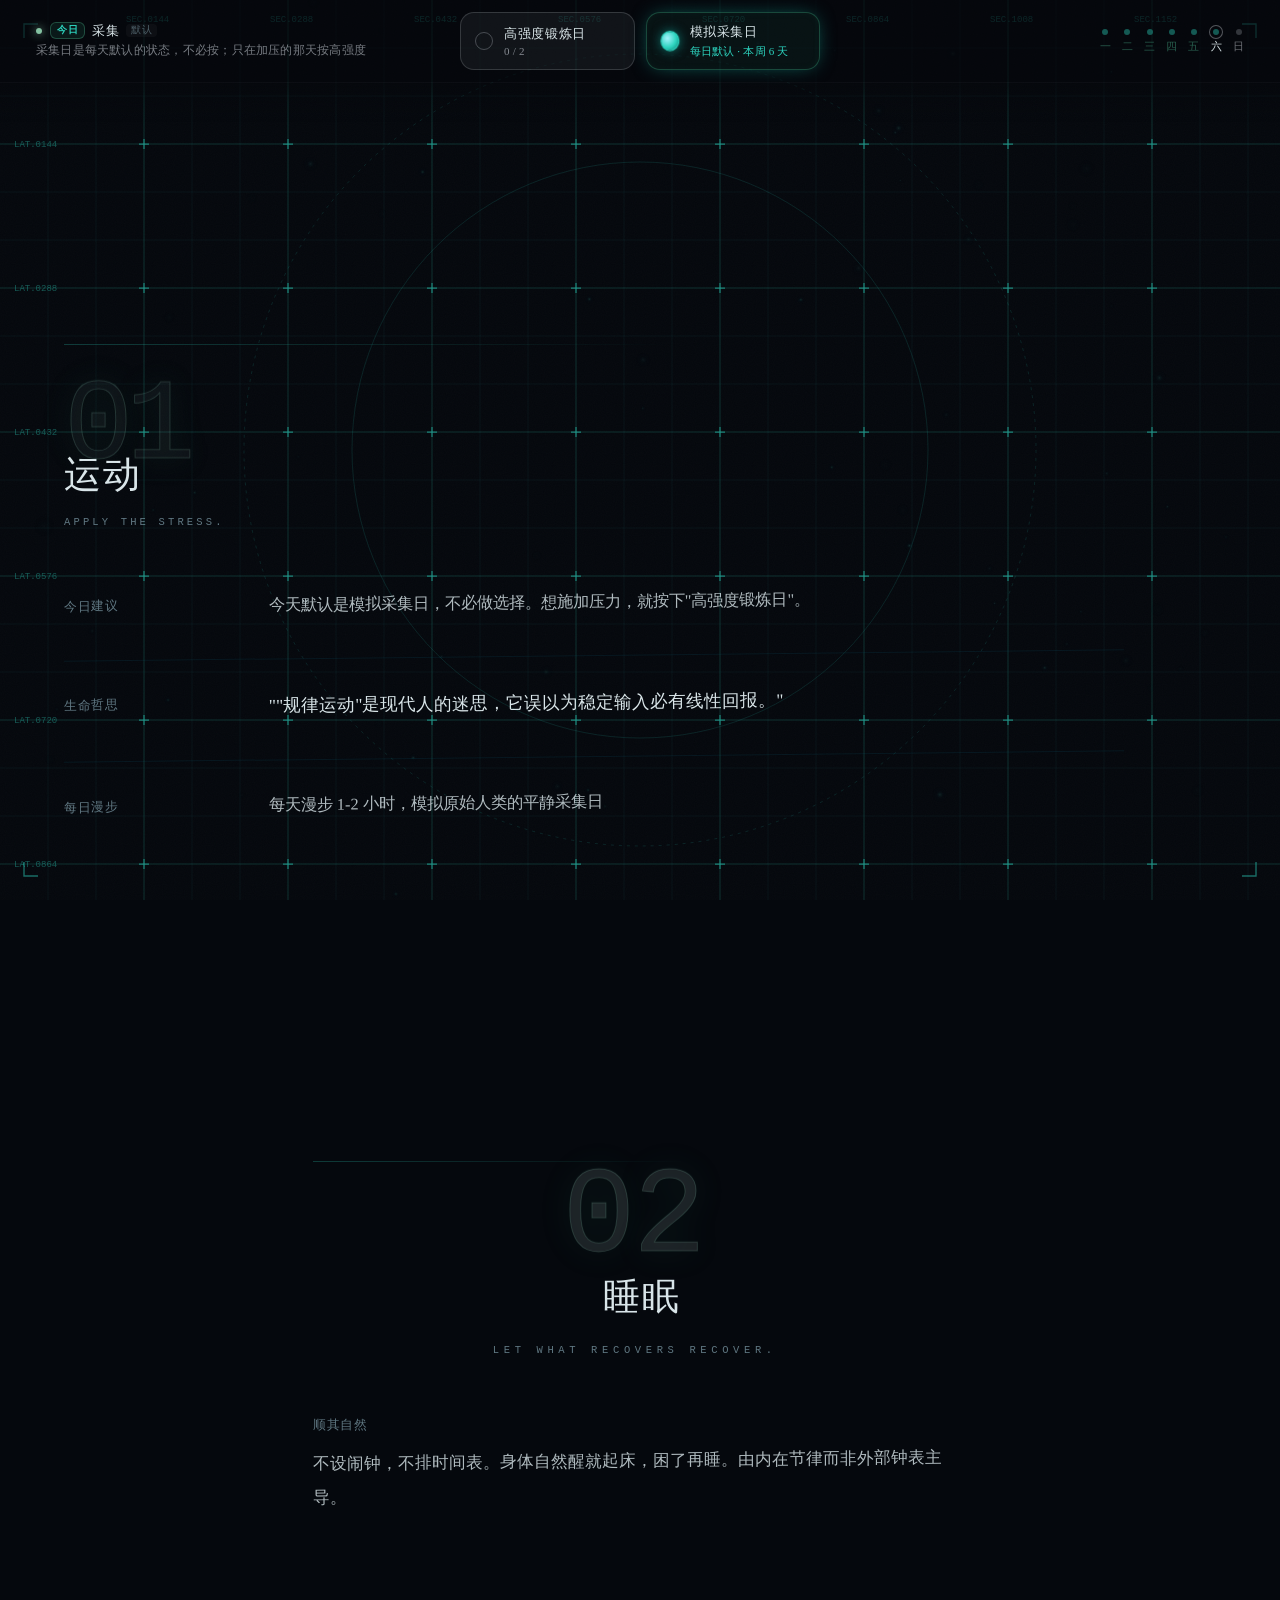
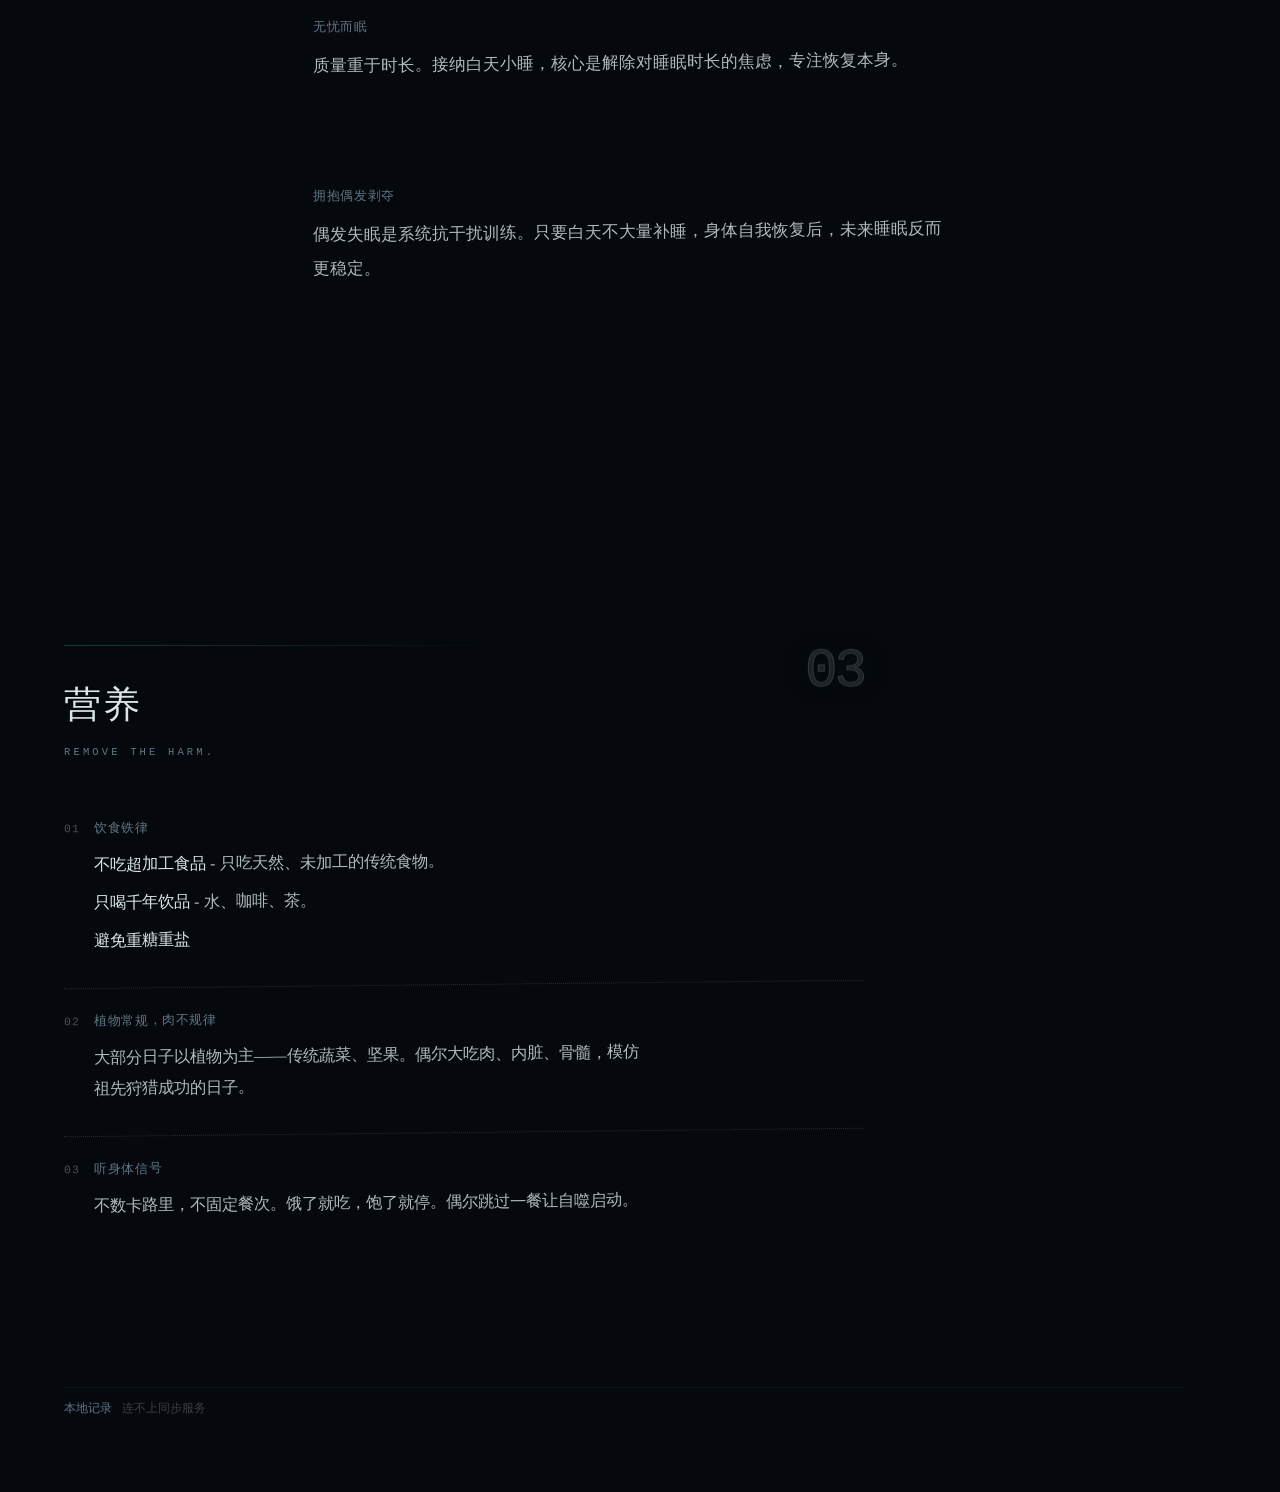
==== commit 9e832b36: "feat: 采用「博物志坐标」人文背景体系，移除底部刺眼光源与鼠标发光跟踪，升级多光谱流体灵动粒子" ====
--- a/index.html
+++ b/index.html
@@ -27,21 +27,15 @@
     <link rel="manifest" href="manifest.json">
     <link rel="stylesheet" href="css/ambient.css">
 </head>
-<body data-state="none">
+<body data-state="none" data-font="serif" data-bg-mode="grid">
 
-    <!-- 状态场：一次呼吸 + 两片换季色 + 一层粒子 + 地平线 + 颗粒。
-         这里不再有漂移的蓝紫光球 —— 场里只该有两种颜色，
-         而它们各自得有语义：暖=施压（火焰态），冷=采集（苔原态）。
+    <!-- 状态场：一次呼吸 + 两片极简柔和换季色 + 一层粒子 + 地平线 + 颗粒。
+         场里只有两种颜色，各自有语义：暖=施压（火焰态），冷=采集（苔原态）。
          整页的"季节"由 body[data-state] 决定，纯 CSS 交叉淡替，不改任何结构。
-
-         粒子那一层是 canvas 而不是一堆 span：见 js/particles.js。
-         它的每一颗都带深度，换季时在暖/冷之间交叉淡替，而不是整体切换 -->
+         粒子那一层是 canvas（js/particles.js），纯净深邃，零多余干扰。 -->
     <div class="amb-field" aria-hidden="true">
-        <span class="amb-breath"></span>
-        <span class="amb-wash amb-wash--hi"></span>
-        <span class="amb-wash amb-wash--gather"></span>
+        <canvas class="amb-craft-canvas"></canvas>
         <canvas class="amb-veil"></canvas>
-        <span class="amb-horizon"></span>
         <span class="amb-grain"></span>
     </div>
 
@@ -78,5 +72,6 @@
     <script src="js/particles.js"></script>
     <script src="js/view-ambient.js"></script>
     <script src="js/wild.js"></script>
+    <script src="js/background-craft.js"></script>
 </body>
 </html>
--- a/css/ambient.css
+++ b/css/ambient.css
@@ -21,18 +21,25 @@
     accent-color: var(--ember);
     caret-color: var(--ember-lit);
 
-    --void: #05070A;
-
-    --text:       rgba(236, 241, 248, 0.96);
-    --text-dim:   rgba(236, 241, 248, 0.80);
-    --text-faint: rgba(236, 241, 248, 0.56);
-    --hair:       rgba(236, 241, 248, 0.10);
-    --hair-lit:   rgba(236, 241, 248, 0.20);
-
-    --ember: #E08A4A;   /* 施压之火 */
-    --ember-lit: #FFB37A;
-    --moss: #4E8F72;    /* 采集之野 */
-    --moss-lit: #8FD3B0;
+    --void: #06080C;
+
+    --text:       rgba(232, 237, 245, 0.88);
+    --text-dim:   rgba(232, 237, 245, 0.70);
+    --text-faint: rgba(232, 237, 245, 0.45);
+    --hair:       rgba(232, 237, 245, 0.08);
+    --hair-lit:   rgba(232, 237, 245, 0.16);
+
+    /* 施压之火：盛放太阳金与珊瑚活火（Molten Gold & Radiant Coral）—— 满载生命热量 */
+    --ember-core: #FFF0D4;
+    --ember-lit:  #FF7E2A;
+    --ember:      #E64A19;
+    --ember-deep: #8E1F14;
+
+    /* 采集之野：北欧极光与深海青岚（Nordic Aurora & Abyssal Cyan）—— 彻底告别单调纯绿与死气 */
+    --moss-core:  #A5F3FC;
+    --moss-lit:   #2DD4BF;
+    --moss:       #0F766E;
+    --moss-deep:  #082F49;
 
     /* 顶部常驻控制台（仪表轨）占掉的高度。正文靠它从顶部让位 */
     --rail-h: calc(92px + env(safe-area-inset-top, 0px));
@@ -107,51 +114,28 @@
     pointer-events: none;
 }
 
-/* 唯一还在动的东西。没有它就只剩两片静态的色，空场也像在呼吸。
-
-   --fx / --fy 由动效层每帧写入（指针位置 + 速度耦合的过冲）——
-   光晕跟着指针走，指针甩得快它就多冲出去一点，停下自己收回来。
-   没有 JS 时这两个变量取回退值 0%，场就停在正中，和以前一模一样 */
-.amb-breath {
-    position: absolute;
-    inset: -8%;
-    background: radial-gradient(58% 46% at calc(50% + var(--fx, 0%)) calc(46% + var(--fy, 0%)),
-        rgba(206, 220, 244, 0.06), rgba(206, 220, 244, 0) 70%);
-    animation: breath 11s ease-in-out infinite;
-}
-
-@keyframes breath {
-    0%, 100% { transform: scale(1);    opacity: 0.75; }
-    50%      { transform: scale(1.07); opacity: 1; }
-}
-
-/* 换季色也跟着指针偏，但幅度只有呼吸光的十分之几 ——
-   这两片是"季节"，不该满场乱跑，略有一点视差就够它像一层景 */
+/* 彻底移除跟随鼠标晃动的发光色晕与手电筒光斑，告别廉价 AI 模板感 */
+.amb-breath,
 .amb-wash {
-    position: absolute;
-    inset: 0;
-    opacity: 0;
-    transition: opacity 1.8s cubic-bezier(0.4, 0, 0.2, 1);
-}
-
-.amb-wash--hi {
-    background:
-        radial-gradient(120% 78% at calc(50% + var(--fx, 0%) * 0.3) calc(108% + var(--fy, 0%) * 0.35),
-            rgba(224, 138, 74, 0.36), rgba(224, 138, 74, 0) 58%),
-        radial-gradient(78% 58% at calc(50% + var(--fx, 0%) * 0.6) calc(0% + var(--fy, 0%) * 0.5),
-            rgba(255, 180, 120, 0.11), rgba(255, 180, 120, 0) 62%);
-}
-
-.amb-wash--gather {
-    background:
-        radial-gradient(130% 84% at calc(50% + var(--fx, 0%) * 0.3) calc(106% + var(--fy, 0%) * 0.35),
-            rgba(78, 143, 114, 0.34), rgba(78, 143, 114, 0) 60%),
-        radial-gradient(88% 66% at calc(50% + var(--fx, 0%) * 0.6) calc(0% + var(--fy, 0%) * 0.5),
-            rgba(143, 211, 176, 0.09), rgba(143, 211, 176, 0) 64%);
-}
-
-body[data-state="hi"]     .amb-wash--hi     { opacity: 1; }
-body[data-state="gather"] .amb-wash--gather { opacity: 1; }
+    display: none !important;
+}
+
+/* 前景环境光浸润：舒适护眼、温润微温，消除高对比度炫光 */
+body[data-state="hi"] {
+    --text:       rgba(255, 246, 238, 0.92);
+    --text-dim:   rgba(255, 246, 238, 0.74);
+    --text-faint: rgba(255, 230, 214, 0.50);
+    --hair:       rgba(230, 74, 25, 0.14);
+    --hair-lit:   rgba(255, 126, 40, 0.26);
+}
+
+body[data-state="gather"] {
+    --text:       rgba(235, 248, 252, 0.92);
+    --text-dim:   rgba(235, 248, 252, 0.74);
+    --text-faint: rgba(186, 230, 245, 0.50);
+    --hair:       rgba(14, 116, 144, 0.14);
+    --hair-lit:   rgba(45, 212, 191, 0.25);
+}
 
 /* 换季那一下的冲击闪光。单独一层，不去动 breath 或 wash 的动画 ——
    借别人的关键帧来播自己的脉冲，最后一定会打架 */
@@ -162,13 +146,13 @@
     opacity: 0;
     pointer-events: none;
     background: radial-gradient(62% 52% at 50% 50%,
-        rgba(236, 241, 248, 0.11), rgba(236, 241, 248, 0) 72%);
+        rgba(232, 237, 245, 0.08), rgba(232, 237, 245, 0) 72%);
 }
 
 .amb-field.is-kick::after { animation: kickFlash 0.8s cubic-bezier(0.16, 1, 0.3, 1); }
 
 @keyframes kickFlash {
-    0%   { opacity: 0.9; }
+    0%   { opacity: 0.8; }
     100% { opacity: 0; }
 }
 
@@ -184,18 +168,18 @@
     opacity: 0;
     transform: scale(0.02);
     background: radial-gradient(circle,
-        rgba(236, 241, 248, 0.26), rgba(236, 241, 248, 0.10) 42%, rgba(236, 241, 248, 0) 70%);
+        rgba(232, 237, 245, 0.20), rgba(232, 237, 245, 0.06) 42%, rgba(232, 237, 245, 0) 70%);
     animation: shockWave 0.95s cubic-bezier(0.16, 1, 0.3, 1) forwards;
 }
 
 .amb-shock.is-hi {
     background: radial-gradient(circle,
-        rgba(255, 179, 122, 0.30), rgba(255, 179, 122, 0.11) 42%, rgba(255, 179, 122, 0) 70%);
+        rgba(243, 196, 136, 0.28) 0%, rgba(200, 106, 40, 0.14) 38%, transparent 70%);
 }
 
 .amb-shock.is-gather {
     background: radial-gradient(circle,
-        rgba(143, 211, 176, 0.28), rgba(143, 211, 176, 0.10) 42%, rgba(143, 211, 176, 0) 70%);
+        rgba(156, 224, 200, 0.26) 0%, rgba(78, 186, 146, 0.13) 38%, transparent 70%);
 }
 
 @keyframes shockWave {
@@ -302,9 +286,7 @@
     inset: 0;
     pointer-events: none;
     background:
-        radial-gradient(78% 52% at 50% 40%, rgba(206, 220, 244, 0.10), rgba(206, 220, 244, 0) 72%),
-        radial-gradient(122% 62% at 50% 104%, rgba(78, 143, 114, 0.17), rgba(78, 143, 114, 0) 62%),
-        radial-gradient(96% 46% at 50% -6%, rgba(255, 180, 120, 0.07), rgba(255, 180, 120, 0) 60%);
+        radial-gradient(78% 52% at 50% 45%, rgba(206, 220, 244, 0.05), rgba(206, 220, 244, 0) 72%);
 }
 
 /* 每一次落位，场跟着亮一下。四次脉冲对应三句 + 收尾那条线。
@@ -497,18 +479,32 @@
    不参与阅读，也不与章节名叠在一起抢字 */
 .amb-head-ghost {
     display: block;
-    margin-bottom: -0.16em;
+    margin-bottom: -0.20em;
     font-family: var(--mono);
-    font-size: clamp(3.4rem, 10vw, 6rem);
+    font-size: clamp(4.0rem, 11vw, 7.2rem);
     font-weight: 200;
-    letter-spacing: -0.05em;
-    line-height: 0.86;
-    color: rgba(236, 241, 248, 0.14);
+    letter-spacing: -0.06em;
+    line-height: 0.82;
+    color: rgba(232, 237, 245, 0.04);
+    -webkit-text-stroke: 1px rgba(232, 237, 245, 0.14);
+    text-shadow: 0 0 24px rgba(232, 237, 245, 0.05);
+    mix-blend-mode: screen;
     pointer-events: none;
     user-select: none;
     /* 动效层每帧按"它在视口里的位置"给它写一点纵向位移（景深视差）。
        只有三个元素，先把合成层开出来，免得边滚边建 */
     will-change: transform;
+    transition: -webkit-text-stroke 0.8s var(--ease), text-shadow 0.8s var(--ease);
+}
+
+body[data-state="hi"] .amb-head-ghost {
+    -webkit-text-stroke: 1px rgba(243, 196, 136, 0.20);
+    text-shadow: 0 0 32px rgba(200, 106, 40, 0.16);
+}
+
+body[data-state="gather"] .amb-head-ghost {
+    -webkit-text-stroke: 1px rgba(156, 224, 200, 0.18);
+    text-shadow: 0 0 32px rgba(47, 140, 108, 0.14);
 }
 
 .amb-head-cn {
@@ -724,38 +720,38 @@
 }
 
 .amb-week-cn {
-    font-family: var(--mono);
-    font-size: 9px;
+    font-family: var(--sans);
+    font-size: 11px;
     font-weight: 400;
-    line-height: 1;
-    letter-spacing: 0;
-    color: rgba(236, 241, 248, 0.38);
+    line-height: 1.2;
+    letter-spacing: 0.02em;
+    color: rgba(232, 237, 245, 0.45);
     transition: color 0.6s var(--ease);
 }
 
 .amb-week-cell.hi .amb-week-dot {
     background: var(--ember-lit);
-    box-shadow: 0 0 11px rgba(255, 179, 122, 0.8);
+    box-shadow: 0 0 8px rgba(229, 147, 76, 0.6);
 }
 
 .amb-week-cell.gather .amb-week-dot {
     background: var(--moss-lit);
-    box-shadow: 0 0 11px rgba(143, 211, 176, 0.75);
-}
-
-.amb-week-cell.hi .amb-week-cn     { color: rgba(255, 179, 122, 0.86); }
-.amb-week-cell.gather .amb-week-cn { color: rgba(143, 211, 176, 0.86); }
+    box-shadow: 0 0 8px rgba(78, 186, 146, 0.6);
+}
+
+.amb-week-cell.hi .amb-week-cn     { color: var(--ember-lit); font-weight: 500; }
+.amb-week-cell.gather .amb-week-cn { color: var(--moss-lit); font-weight: 500; }
 
 /* 由默认态推断出来的日子：画淡一档，好让"我真的按过哪两天"跳出来 */
 .amb-week-cell.is-auto .amb-week-dot {
-    opacity: 0.42;
+    opacity: 0.40;
     box-shadow: none;
 }
 
-.amb-week-cell.is-auto .amb-week-cn { color: rgba(143, 211, 176, 0.42); }
-.amb-week-cell.is-auto.hi .amb-week-cn { color: rgba(255, 179, 122, 0.42); }
-
-.amb-week-cell.is-today .amb-week-cn { color: var(--text); }
+.amb-week-cell.is-auto .amb-week-cn { color: rgba(78, 186, 146, 0.48); }
+.amb-week-cell.is-auto.hi .amb-week-cn { color: rgba(229, 147, 76, 0.48); }
+
+.amb-week-cell.is-today .amb-week-cn { color: var(--text); font-weight: 500; }
 
 .amb-week-cell.is-today::before {
     content: "";
@@ -770,18 +766,19 @@
     pointer-events: none;
 }
 
-/* 顶部仪表轨：常驻、不隐退。实心底 + 下缘一条细线定出边界，
-   再往下接 78px 的渐隐带 —— 正文滚进来是化掉的，不是被硬切一刀 */
+/* 顶部仪表轨：轻盈通透的微光浮岛，告别厚重死板的实心黑底板 */
 .amb-dock {
     position: relative;
     display: grid;
     grid-template-columns: minmax(0, 1fr) auto minmax(0, 1fr);
     grid-template-areas: "readout poles week";
     align-items: center;
-    gap: 20px;
-    padding: calc(10px + env(safe-area-inset-top, 0px)) clamp(16px, 2.6vw, 32px) 10px;
-    background: rgba(var(--deck-rgb), 0.97);
-    box-shadow: inset 0 -1px 0 var(--hair-lit);
+    gap: 24px;
+    padding: calc(12px + env(safe-area-inset-top, 0px)) clamp(16px, 2.8vw, 36px) 12px;
+    background: rgba(6, 8, 12, 0.62);
+    backdrop-filter: blur(24px) saturate(180%);
+    -webkit-backdrop-filter: blur(24px) saturate(180%);
+    box-shadow: 0 1px 0 rgba(232, 237, 245, 0.06);
     pointer-events: auto;
 }
 
@@ -791,12 +788,11 @@
     left: 0;
     right: 0;
     top: 100%;
-    height: 78px;
+    height: 40px;
     background: linear-gradient(180deg,
-        rgba(var(--deck-rgb), 0.97) 0%,
-        rgba(var(--deck-rgb), 0.70) 28%,
-        rgba(var(--deck-rgb), 0.30) 60%,
-        rgba(var(--deck-rgb), 0) 100%);
+        rgba(6, 8, 12, 0.55) 0%,
+        rgba(6, 8, 12, 0.15) 50%,
+        transparent 100%);
     pointer-events: none;
 }
 
@@ -805,7 +801,7 @@
     min-width: 0;
     display: flex;
     flex-direction: column;
-    gap: 4px;
+    gap: 3px;
 }
 
 .amb-state {
@@ -814,11 +810,12 @@
     align-items: center;
     gap: 8px;
     white-space: nowrap;
-    font-family: var(--mono);
-    font-size: 11px;
-    letter-spacing: 0.2em;
-    color: var(--text-faint);
-    transition: color 0.9s var(--ease);
+    font-family: var(--sans);
+    font-size: 12.5px;
+    font-weight: 500;
+    letter-spacing: 0.03em;
+    color: var(--text);
+    transition: color 0.6s var(--ease);
 }
 
 .amb-state-dot {
@@ -828,48 +825,6 @@
     border-radius: 50%;
     background: currentColor;
     box-shadow: 0 0 10px currentColor;
-}
-
-/* 动效开关：挂在读数行末尾，视觉重量压到最低（它不该跟"今天是什么状态"抢），
-   但它是"我什么都没看到"时唯一的出路 —— 系统关了动画时，
-   页面上不会有任何东西提示你这里本该有动效 */
-.amb-motion {
-    flex: 0 0 auto;
-    margin-left: 10px;
-    appearance: none;
-    padding: 1px 7px;
-    border: 1px solid rgba(236, 241, 248, 0.14);
-    border-radius: 999px;
-    background: none;
-    cursor: pointer;
-    font-family: var(--mono);
-    font-size: 9px;
-    letter-spacing: 0.12em;
-    line-height: 1.5;
-    color: rgba(236, 241, 248, 0.30);
-    transition: color 0.3s var(--ease), border-color 0.3s var(--ease);
-}
-
-.amb-motion:hover {
-    color: var(--text-dim);
-    border-color: rgba(236, 241, 248, 0.34);
-}
-
-.amb-motion:focus-visible { outline: 2px solid rgba(236, 241, 248, 0.5); outline-offset: 3px; }
-
-/* 开着的时候给它一点这一页的绿 —— 和"采集是默认态"同一套语汇 */
-.amb-motion[data-on="1"] {
-    color: rgba(143, 211, 176, 0.68);
-    border-color: rgba(78, 143, 114, 0.42);
-}
-
-.amb-motion-min {
-    display: none;
-    /* 窄屏那一版没有边框，靠这条点状下划线告诉人它是能点的。
-       用 text-decoration 而不是 border —— 它不占横向宽度，
-       而窄屏读数行正好卡满，一个像素都匀不出来 */
-    text-decoration: underline dotted;
-    text-underline-offset: 2px;
 }
 
 .amb-state[data-state="hi"]     { color: rgba(255, 179, 122, 0.92); }
@@ -910,22 +865,24 @@
 .amb-pole--hi {
     --pole: var(--ember);
     --pole-lit: var(--ember-lit);
-    --pole-line: rgba(224, 138, 74, 0.60);
-    --pole-bg: rgba(224, 138, 74, 0.14);
+    --pole-core: var(--ember-core);
+    --pole-line: rgba(200, 106, 40, 0.45);
+    --pole-bg: rgba(200, 106, 40, 0.09);
 }
 
 .amb-pole--gather {
     --pole: var(--moss);
     --pole-lit: var(--moss-lit);
-    --pole-line: rgba(78, 143, 114, 0.62);
-    --pole-bg: rgba(78, 143, 114, 0.16);
+    --pole-core: var(--moss-core);
+    --pole-line: rgba(47, 140, 108, 0.45);
+    --pole-bg: rgba(47, 140, 108, 0.09);
 }
 
 .amb-pole:hover { transform: translateY(-1px); }
 
 .amb-pole:not(.is-on):hover {
-    border-color: rgba(236, 241, 248, 0.30);
-    background: rgba(236, 241, 248, 0.09);
+    border-color: rgba(232, 237, 245, 0.22);
+    background: rgba(232, 237, 245, 0.05);
 }
 
 .amb-pole:focus-visible { outline: 2px solid var(--pole); outline-offset: 4px; }
@@ -943,7 +900,7 @@
     width: 18px;
     height: 18px;
     border-radius: 50%;
-    border: 1px solid rgba(236, 241, 248, 0.34);
+    border: 1px solid rgba(232, 237, 245, 0.26);
     transition: transform 0.46s var(--spring),
                 background 0.5s var(--ease),
                 border-color 0.5s var(--ease),
@@ -973,19 +930,20 @@
 
 .amb-pole-text {
     white-space: nowrap;
-    font-size: 12.5px;
-    font-weight: 400;
+    font-size: 13px;
+    font-weight: 500;
     line-height: 1.35;
-    letter-spacing: 0.04em;
+    letter-spacing: 0.02em;
     color: var(--text);
 }
 
 .amb-pole-count {
     white-space: nowrap;
-    font-family: var(--mono);
-    font-size: 10px;
-    letter-spacing: 0.08em;
-    color: rgba(236, 241, 248, 0.56);
+    font-family: var(--sans);
+    font-size: 11px;
+    font-variant-numeric: tabular-nums;
+    letter-spacing: 0.02em;
+    color: rgba(232, 237, 245, 0.55);
     transition: color 0.4s var(--ease);
 }
 
@@ -1015,25 +973,25 @@
 .amb-pole.is-done .amb-pole-check { opacity: 1; transform: none; }
 
 /* 本周已达成：名字换成那两句话，并染上这一极的色 */
-.amb-pole.is-done .amb-pole-text { color: var(--pole-lit); }
+.amb-pole.is-done .amb-pole-text { color: var(--pole-lit); font-weight: 600; }
 
 /* 今天选中的那一极：控件本身也亮起来，像开关被推到那一侧 */
 .amb-pole.is-on {
     border-color: var(--pole-line);
     background: var(--pole-bg);
-    box-shadow: 0 0 34px -10px var(--pole), inset 0 0 0 1px rgba(255, 255, 255, 0.04);
+    box-shadow: 0 0 20px -6px var(--pole), inset 0 0 10px -2px var(--pole-bg);
 }
 
 .amb-pole.is-on .amb-pole-orb {
-    background: var(--pole);
+    background: radial-gradient(circle at 35% 35%, var(--pole-core) 0%, var(--pole-lit) 55%, var(--pole) 100%);
     border-color: var(--pole-lit);
-    box-shadow: 0 0 18px var(--pole);
+    box-shadow: 0 0 10px var(--pole);
     /* 被推到那一侧的小球微微涨一圈，配上 --spring 的过冲，
        读起来是"咔"地到位，而不是颜色慢慢淡过去 */
     transform: scale(1.08);
 }
 
-.amb-pole.is-on .amb-pole-count { color: var(--pole-lit); }
+.amb-pole.is-on .amb-pole-count { color: var(--pole-lit); font-weight: 500; }
 
 /* 选中那一下，从球心荡开一圈光环。
    这里刻意只碰 box-shadow、不碰 transform —— 球的 transform 已经交给
@@ -1048,10 +1006,10 @@
 .amb-hint {
     margin: 0;
     font-family: var(--sans);
-    font-size: 10.5px;
-    line-height: 1.45;
-    letter-spacing: 0.06em;
-    color: rgba(236, 241, 248, 0.48);
+    font-size: 11.5px;
+    line-height: 1.5;
+    letter-spacing: 0.02em;
+    color: rgba(232, 237, 245, 0.50);
 }
 
 /* ============================================================
@@ -1090,16 +1048,16 @@
     background: rgba(233, 238, 245, 0.34);
 }
 
-.sync-dot.ok { background: var(--moss-lit); }
-.sync-dot.error { background: var(--ember-lit); }
+.sync-dot.ok { background: var(--moss-lit); box-shadow: 0 0 8px rgba(66, 245, 176, 0.6); }
+.sync-dot.error { background: var(--ember-lit); box-shadow: 0 0 8px rgba(255, 94, 30, 0.6); }
 
 .sync-btn {
     margin-left: auto;
     appearance: none;
     padding: 5px 12px;
-    border: 1px solid rgba(233, 238, 245, 0.16);
+    border: 1px solid rgba(238, 243, 250, 0.16);
     border-radius: 999px;
-    background: rgba(233, 238, 245, 0.05);
+    background: rgba(238, 243, 250, 0.05);
     color: var(--text-dim);
     font-family: var(--sans);
     font-size: 11.5px;
@@ -1108,13 +1066,13 @@
     transition: border-color 0.3s, color 0.3s, background 0.3s;
 }
 
-.sync-btn:hover { border-color: rgba(233, 238, 245, 0.4); color: var(--text); }
-.sync-btn:focus-visible { outline: 2px solid rgba(233, 238, 245, 0.5); outline-offset: 2px; }
+.sync-btn:hover { border-color: rgba(238, 243, 250, 0.4); color: var(--text); }
+.sync-btn:focus-visible { outline: 2px solid rgba(238, 243, 250, 0.5); outline-offset: 2px; }
 .sync-btn.ghost { background: none; }
-.sync-btn.danger { color: rgba(255, 179, 122, 0.8); border-color: rgba(255, 179, 122, 0.26); }
+.sync-btn.danger { color: var(--ember-lit); border-color: rgba(255, 94, 30, 0.35); }
 .sync-field > .sync-btn:only-child { margin-left: 0; }
 
-.sync-line.err { color: rgba(255, 179, 122, 0.9); }
+.sync-line.err { color: var(--ember-lit); }
 
 .sync-panel {
     max-width: 1120px;
@@ -1138,7 +1096,7 @@
     color: var(--ember-lit);
     padding: 4px 9px;
     border-radius: 8px;
-    background: rgba(224, 138, 74, 0.09);
+    background: rgba(255, 94, 30, 0.12);
     word-break: break-all;
 }
 
@@ -1193,19 +1151,10 @@
     .amb-hint { display: none; }
 
     /* 读数行在这一档要和一周天象并排，是全页最挤的一格：
-       开关收成纯文字、去掉边框与内距，状态词的字距也收一档。
-       再给它 overflow:hidden 兜一道 —— 万一用户把系统字号调大，
-       宁可内部裁掉一点，也不能撑破这一格去挤天象 */
+       状态词的字距收一档，再给它 overflow:hidden 兜一道 ——
+       万一用户把系统字号调大，宁可内部裁掉一点，
+       也不能撑破这一格去挤天象 */
     .amb-state { font-size: 10px; letter-spacing: 0.1em; overflow: hidden; }
-    .amb-motion {
-        margin-left: 6px;
-        padding: 0;
-        border: 0;
-        font-size: 9px;
-        letter-spacing: 0.08em;
-    }
-    .amb-motion-full { display: none; }
-    .amb-motion-min { display: inline; }
 }
 
 /* 分栏只有在放得下时才成立。窄屏退回"标签在上、正文在下"的堆叠 ——
@@ -1240,66 +1189,253 @@
 }
 
 /* ------------------------------------------------------------
-   关闭动效的判据：只认 html[data-motion="off"]
-
-   这里先前挂着一份系统级"减少动画"媒体查询的兜底（prefers-reduced-motion）——
-   现在删掉了，而且是有意的：**页面默认就是动的，系统那个开关不参与判断。**
-
-   理由在 motion.js 的「总闸」一节写得详细，一句话版本是：
-   这台机器的 Windows 关了「动画效果」，浏览器如实上报 reduce，
-   于是整个场一片死寂，而屏幕上没有任何东西告诉用户"本该有动效"。
-   一个用户可能根本不知道它存在过的系统开关，不该悄悄决定这一页长什么样。
-
-   现在要静止，只有一个入口：读数行末尾那个「动效」按钮。
-   它写进 localStorage，下次打开还是静的 —— 那个选择是看得见的。
-
-   代价说清楚：前庭功能敏感的人如果依赖系统设置，这一页不会替他们静止，
-   得自己点一下那个按钮。这一条是用户明确要求的取舍，不是疏忽。
+   这里原本有一整组 html[data-motion="off"] 的降级规则
+   （把呼吸、换季色、粒子、开场的动画全部压到 0.01ms，
+   再把开场的三行解开重合、退回竖排），配套的是 motion.js 里那个总闸
+   和读数行末尾的「动效」按钮。
+
+   整组连同开关一起删了。理由写在 motion.js 的「没有总闸」一节：
+   动效是设计的一部分，做了就是给人看的，不是一份需要管理的设置。
+
+   代码上它也已经走不到 —— data-motion 这个属性只可能由 JS 写上，
+   而 JS 没跑起来时页面本来就是动的，这些选择器不会有任何一帧被匹配到。
+   留着就是死代码，还会让人误以为"页面支持静止态"。
    ------------------------------------------------------------ */
-html[data-motion="off"] .amb-breath,
-html[data-motion="off"] .amb-intro,
-html[data-motion="off"] .amb-shock,
-html[data-motion="off"] .amb-pole.is-pop .amb-pole-orb {
-    animation-duration: 0.01ms !important;
-    animation-iteration-count: 1 !important;
-}
-
-html[data-motion="off"] .amb-wash,
-html[data-motion="off"] .amb-intro,
-html[data-motion="off"] .amb-pole-orb,
-html[data-motion="off"] .amb-week-dot,
-html[data-motion="off"] .amb-state { transition-duration: 0.01ms; }
-
-html[data-motion="off"] .amb-field.is-kick::after { animation: none; }
-
-/* 关掉动效时，开场退回"一帧静态的宣言"：三行都在、三个句点亮着，
-   到点整块淡出。绝不能让它变成一块空屏幕 ——
-   逐词动画的终态是"可见"，可它的 animation-duration 被上面那条压到
-   0.01ms 之后，动画会瞬间跳到终态；三行原本靠 delay 才逐句出现，
-   一压平就全在，正好就是想要的那一帧。
-
-   但三行现在是重合在同一个格子里的（动的时候轮流上台，静止时就会叠成一坨），
-   所以这一档要把重合解开、退回竖排，静态地摆出完整的三句 */
-html[data-motion="off"] .amb-intro-lockup { row-gap: 0.1em; }
-
-html[data-motion="off"] .amb-intro-line {
-    grid-area: auto;
+
+/* ============================================================
+   左上角今日状态高级排版 (Refined State Header)
+   ============================================================ */
+.amb-state-content {
+    display: inline-flex;
+    align-items: center;
+    gap: 7px;
+    font-size: 13px;
+    line-height: 1;
+}
+
+.state-badge {
+    font-size: 9.5px;
+    font-weight: 600;
+    letter-spacing: 0.08em;
+    padding: 2.5px 6px;
+    border-radius: 6px;
+    background: rgba(232, 237, 245, 0.08);
+    border: 1px solid rgba(232, 237, 245, 0.12);
+    color: var(--text-faint);
+    text-transform: uppercase;
+}
+
+body[data-state="hi"] .state-badge {
+    color: var(--ember-lit);
+    background: rgba(200, 106, 40, 0.14);
+    border-color: rgba(229, 147, 76, 0.32);
+}
+
+body[data-state="gather"] .state-badge {
+    color: var(--moss-lit);
+    background: rgba(47, 140, 108, 0.14);
+    border-color: rgba(78, 186, 146, 0.32);
+}
+
+.state-name {
+    font-weight: 550;
+    letter-spacing: 0.03em;
+    color: var(--text);
+}
+
+.state-pill {
+    font-size: 9.5px;
+    font-weight: 400;
+    letter-spacing: 0.04em;
+    padding: 1.5px 5px;
+    border-radius: 4px;
+    background: rgba(232, 237, 245, 0.05);
+    color: var(--text-faint);
+    opacity: 0.75;
+}
+
+/* ============================================================
+   字体方案体系 (Typographic Palettes via body[data-font])
+   ============================================================ */
+
+/* 1. 古典宋体 / 哲思风 (Literary Serif) - 默认设定 */
+body,
+body[data-font="serif"] {
+    --sans: "Source Han Serif SC", "Noto Serif CJK SC", "Songti SC", "SimSun", "Playfair Display", Georgia, serif;
+}
+
+body .amb-state,
+body .amb-pole-text,
+body .amb-entry-h,
+body .amb-head-cn,
+body[data-font="serif"] .amb-state,
+body[data-font="serif"] .amb-pole-text,
+body[data-font="serif"] .amb-entry-h,
+body[data-font="serif"] .amb-head-cn {
+    font-family: "Source Han Serif SC", "Noto Serif CJK SC", "Songti SC", "SimSun", Georgia, serif;
+    letter-spacing: 0.05em;
+}
+
+.amb-craft-canvas {
+    position: absolute;
+    inset: 0;
+    width: 100%;
+    height: 100%;
+    pointer-events: none;
+    z-index: 0;
+}
+
+.amb-veil {
+    z-index: 1;
+}
+
+/* ============================================================
+   人文工艺背景切换栏 (Craft Mode Switcher)
+   ============================================================ */
+.craft-mode-switcher {
+    position: fixed;
+    bottom: 24px;
+    left: 50%;
+    transform: translateX(-50%);
+    z-index: 99999;
+    display: inline-flex;
+    align-items: center;
+    gap: 6px;
+    padding: 6px 12px;
+    background: rgba(10, 14, 22, 0.92);
+    backdrop-filter: blur(22px) saturate(190%);
+    -webkit-backdrop-filter: blur(22px) saturate(190%);
+    border: 1px solid rgba(232, 237, 245, 0.16);
+    border-radius: 999px;
+    box-shadow: 0 16px 36px -6px rgba(0, 0, 0, 0.88), 0 0 0 1px rgba(255, 255, 255, 0.05);
+    font-family: -apple-system, BlinkMacSystemFont, "Segoe UI", Roboto, sans-serif;
+    animation: craftSwitcherIn 0.35s cubic-bezier(0.16, 1, 0.3, 1) forwards;
+}
+
+@keyframes craftSwitcherIn {
+    from { opacity: 0; transform: translate(-50%, 14px) scale(0.96); }
+    to { opacity: 1; transform: translate(-50%, 0) scale(1); }
+}
+
+.craft-switcher-title {
+    font-size: 11px;
+    color: var(--text-faint);
+    padding: 0 6px 0 2px;
+    letter-spacing: 0.04em;
+    font-weight: 500;
+}
+
+.craft-btn {
+    appearance: none;
+    cursor: pointer;
+    background: rgba(232, 237, 245, 0.05);
+    border: 1px solid rgba(232, 237, 245, 0.10);
+    border-radius: 999px;
+    padding: 6px 13px;
+    color: var(--text-dim);
+    font-size: 11.5px;
+    font-weight: 500;
+    letter-spacing: 0.02em;
+    display: inline-flex;
+    align-items: center;
+    gap: 5px;
+    transition: all 0.22s cubic-bezier(0.2, 0.8, 0.2, 1);
+}
+
+.craft-btn:hover {
+    background: rgba(232, 237, 245, 0.12);
+    color: var(--text);
+    border-color: rgba(232, 237, 245, 0.22);
+}
+
+.craft-btn.is-active {
+    background: rgba(255, 126, 40, 0.22);
+    border-color: var(--ember-lit);
+    color: #fff;
+    box-shadow: 0 0 16px -2px rgba(255, 126, 40, 0.45);
+    font-weight: 600;
+}
+
+body[data-state="gather"] .craft-btn.is-active {
+    background: rgba(45, 212, 191, 0.22);
+    border-color: var(--moss-lit);
+    box-shadow: 0 0 16px -2px rgba(45, 212, 191, 0.45);
+}
+
+/* 切换提示气泡 (Craft Switch Confirmation Toast) */
+.craft-toast {
+    position: fixed;
+    bottom: 74px;
+    left: 50%;
+    transform: translateX(-50%) translateY(8px);
+    z-index: 100000;
+    pointer-events: none;
+    background: rgba(12, 16, 24, 0.96);
+    border: 1px solid rgba(232, 237, 245, 0.18);
+    backdrop-filter: blur(16px);
+    -webkit-backdrop-filter: blur(16px);
+    border-radius: 999px;
+    padding: 6px 14px;
+    font-size: 11.5px;
+    font-weight: 500;
+    color: var(--text);
+    box-shadow: 0 12px 28px -4px rgba(0, 0, 0, 0.85);
+    opacity: 0;
+    visibility: hidden;
+    transition: opacity 0.24s cubic-bezier(0.16, 1, 0.3, 1),
+                transform 0.24s cubic-bezier(0.16, 1, 0.3, 1),
+                visibility 0.24s;
+}
+
+.craft-toast.is-show {
     opacity: 1;
-    filter: none;
-    transform: none;
-    animation: none;
-}
-
-html[data-motion="off"] .amb-intro-line > span {
-    opacity: 1;
-    transform: none;
-    filter: none;
-    animation: none;
-}
-
-html[data-motion="off"] .amb-intro-rule { transform: scaleX(1); animation: none; }
-html[data-motion="off"] .amb-intro::after { display: none; }
-
-/* 粒子层在关掉时整个不画。它本来就不会启动（particles.js 见到 off 直接返回），
-   这里再兜一道：万一它被别处唤醒，也画不到屏幕上去 */
-html[data-motion="off"] .amb-veil { display: none; }
+    visibility: visible;
+    transform: translateX(-50%) translateY(0);
+}
+
+/* 人文工艺背景模式对应的底色与纸本质感配合 */
+body[data-bg-mode="charcoal"] {
+    background: #090c12 !important;
+}
+body[data-bg-mode="charcoal"] .amb-grain {
+    opacity: 0.085 !important;
+    display: block !important;
+}
+
+body[data-bg-mode="contour"] {
+    background: #06080c !important;
+}
+body[data-bg-mode="contour"] .amb-grain {
+    opacity: 0.035 !important;
+    display: block !important;
+}
+
+body[data-bg-mode="grid"] {
+    background: #05080d !important;
+}
+body[data-bg-mode="grid"] .amb-grain {
+    opacity: 0.025 !important;
+    display: block !important;
+}
+
+body[data-bg-mode="void"] {
+    background: #030406 !important;
+}
+body[data-bg-mode="void"] .amb-grain {
+    display: none !important;
+}
+
+@media (max-width: 680px) {
+    .craft-mode-switcher {
+        bottom: 14px;
+        width: calc(100vw - 24px);
+        justify-content: space-between;
+        padding: 4px;
+    }
+    .craft-switcher-title { display: none; }
+    .craft-btn { padding: 5px 8px; font-size: 10.5px; flex: 1; justify-content: center; }
+    .craft-toast { bottom: 62px; }
+}
+
+
+
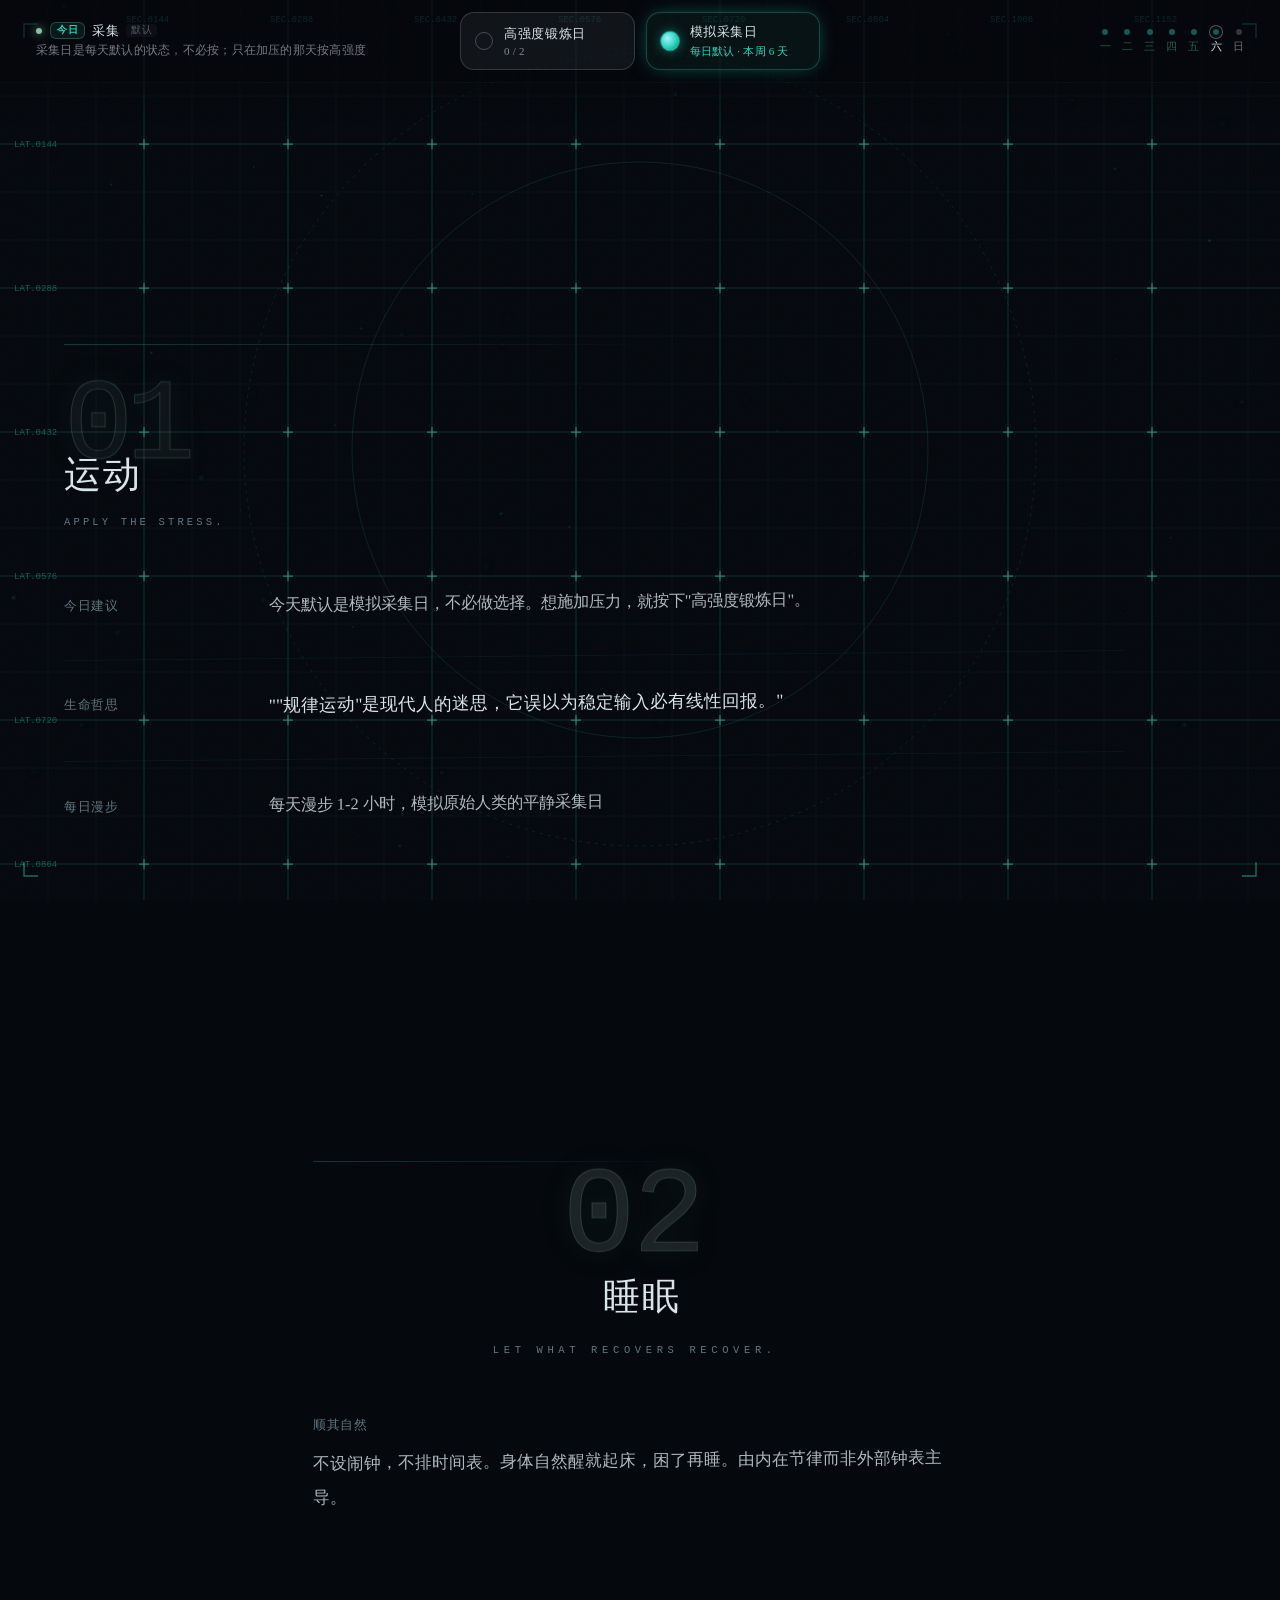
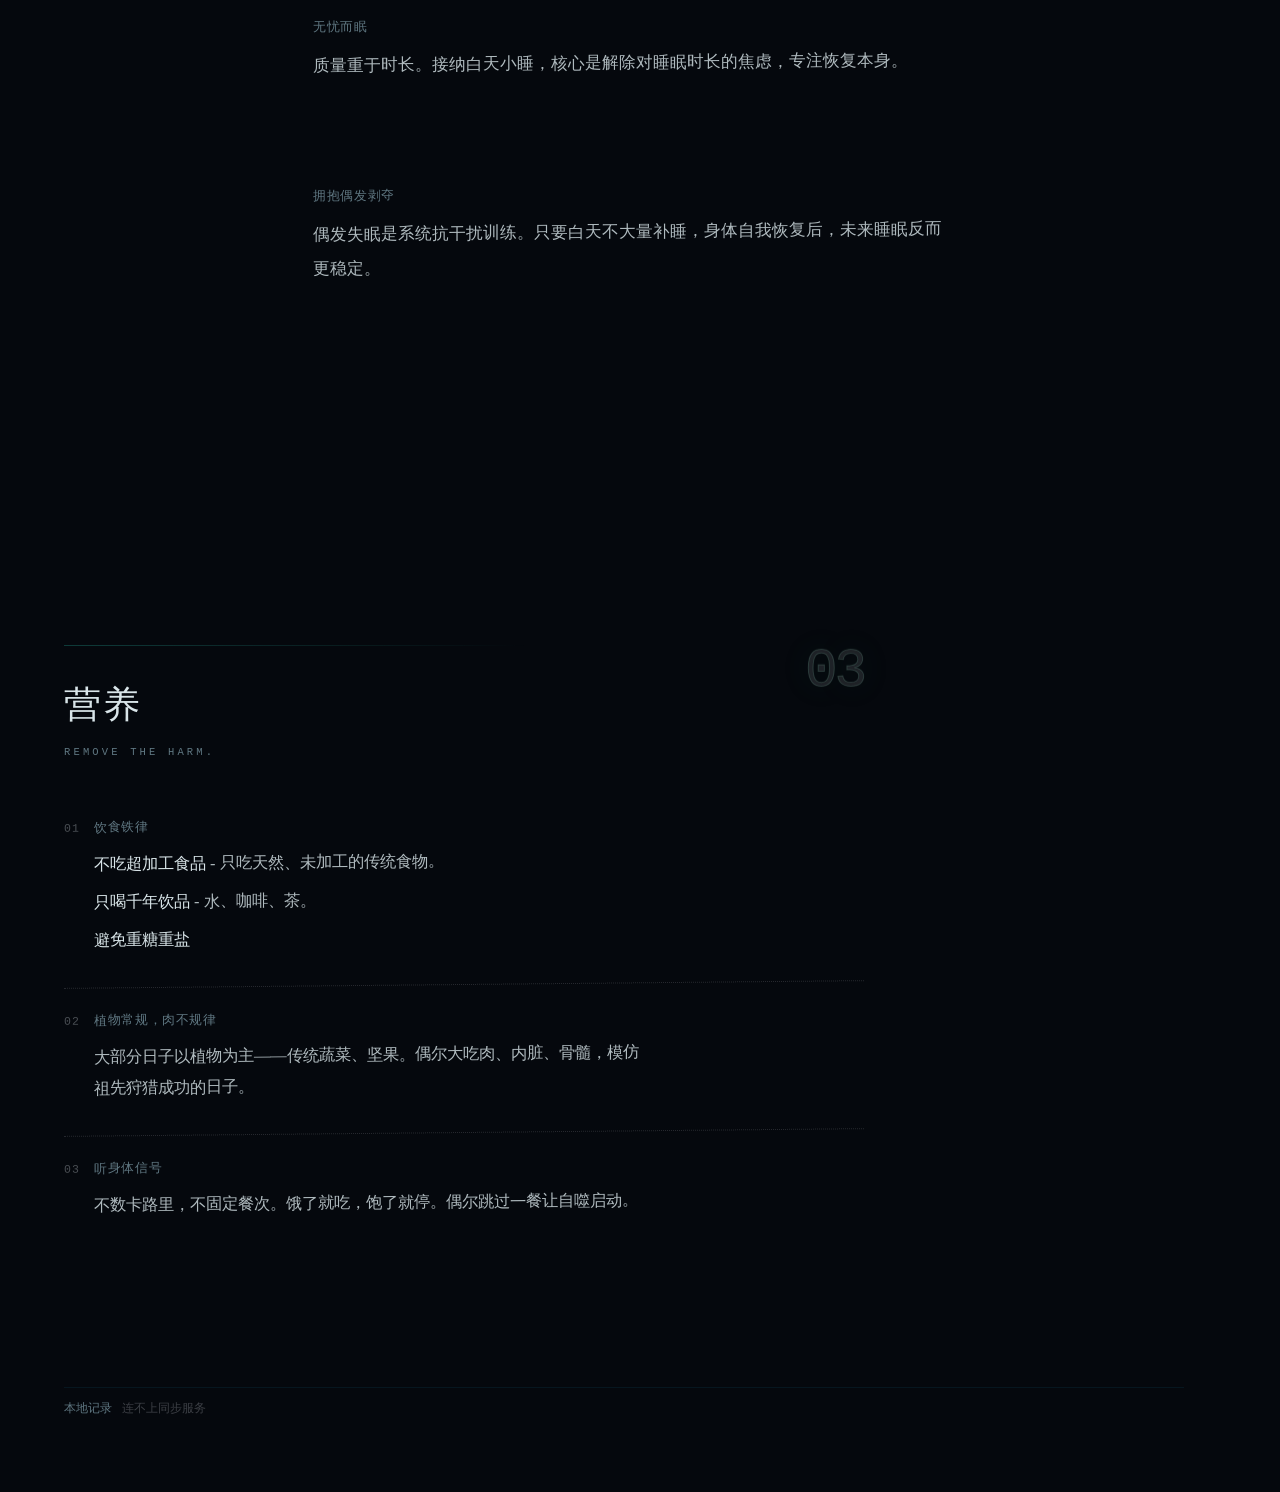
==== commit 83144345: "feat: 升级全套站点图标为方案 C「昼夜两极 · 潮汐双相」清新矢量体系" ====
--- a/index.html
+++ b/index.html
@@ -21,6 +21,7 @@
     <meta name="twitter:card" content="summary_large_image">
 
     <meta name="theme-color" content="#05070A">
+    <link rel="icon" type="image/svg+xml" href="favicon.svg">
     <link rel="icon" type="image/png" sizes="32x32" href="favicon-32.png">
     <link rel="icon" type="image/png" sizes="16x16" href="favicon-16.png">
     <link rel="apple-touch-icon" sizes="180x180" href="apple-touch-icon.png">
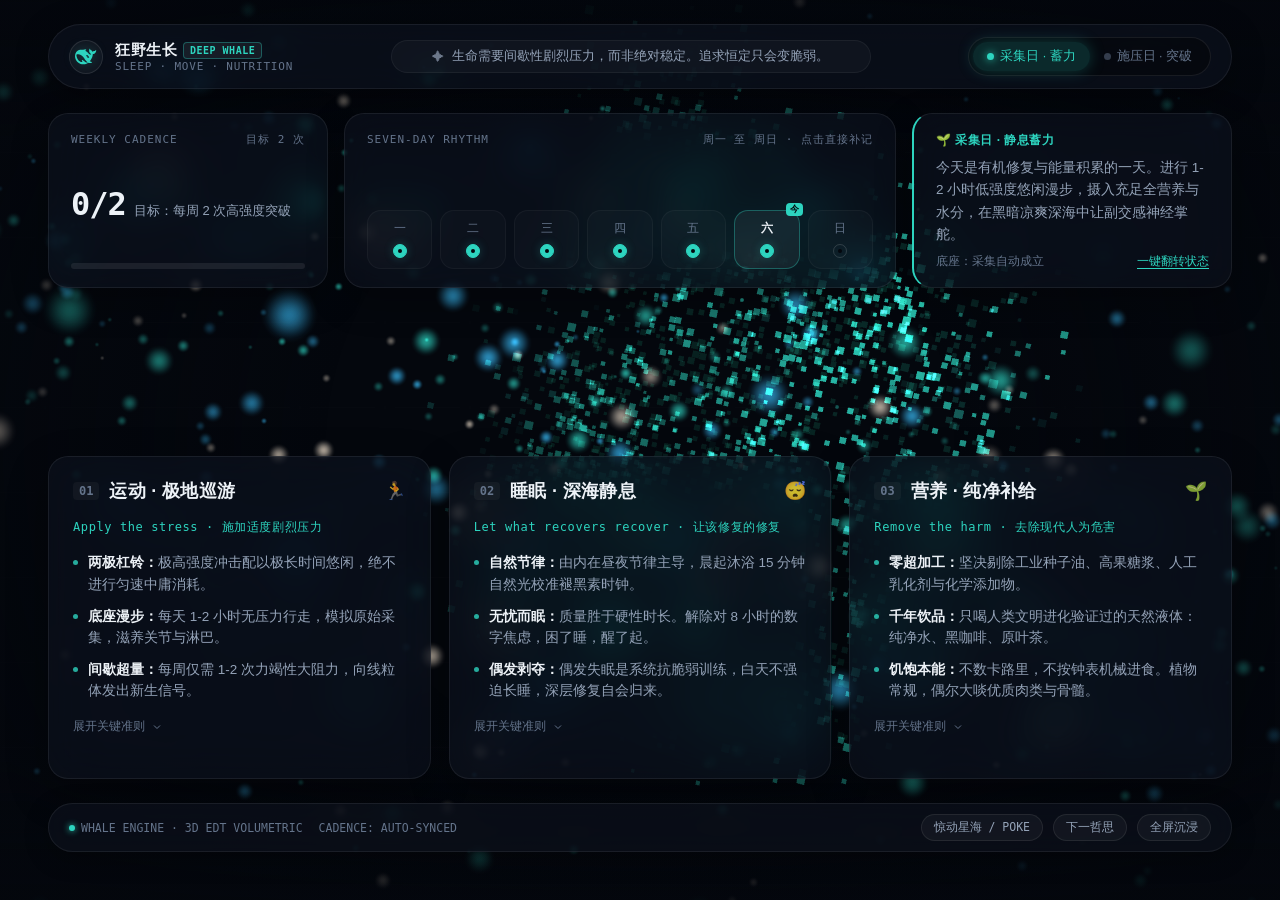
==== commit 499fd1b4: "feat: complete overhaul to 3D volumetric particle whale bio-dashboard with new whale icon" ====
--- a/index.html
+++ b/index.html
@@ -1,78 +1,256 @@
 <!DOCTYPE html>
-<html lang="zh-Hans">
+<html lang="zh-CN" data-state="gather">
 <head>
-    <meta charset="UTF-8">
-    <meta name="viewport" content="width=device-width, initial-scale=1.0">
-    <title>狂野生长 · 睡眠、运动与营养的每日记录</title>
-    <meta name="description" content="睡眠 · 运动 · 营养。你不在使用一个网页，你在看一个状态 —— 采集是每日默认，施压才需要按下。">
-    <link rel="canonical" href="https://health.654519996.xyz/">
-
-    <!-- 链接预览：微信 / 飞书 / Slack / iMessage 读的都是这一组。
-         og:image 必须是绝对 URL —— 相对路径会静默地给出空白预览，
-         这是"我的链接在别人那儿显示不出来"最常见的原因 -->
-    <meta property="og:type" content="website">
-    <meta property="og:url" content="https://health.654519996.xyz/">
-    <meta property="og:site_name" content="狂野生长">
-    <meta property="og:title" content="狂野生长 · 睡眠、运动与营养的每日记录">
-    <meta property="og:description" content="你不在使用一个网页，你在看一个状态。采集是每日默认，施压才需要按下。">
-    <meta property="og:image" content="https://health.654519996.xyz/og.png">
-    <meta property="og:image:width" content="1200">
-    <meta property="og:image:height" content="630">
-    <meta name="twitter:card" content="summary_large_image">
-
-    <meta name="theme-color" content="#05070A">
-    <link rel="icon" type="image/svg+xml" href="favicon.svg">
-    <link rel="icon" type="image/png" sizes="32x32" href="favicon-32.png">
-    <link rel="icon" type="image/png" sizes="16x16" href="favicon-16.png">
-    <link rel="apple-touch-icon" sizes="180x180" href="apple-touch-icon.png">
-    <link rel="manifest" href="manifest.json">
-    <link rel="stylesheet" href="css/ambient.css">
+  <meta charset="UTF-8">
+  <meta name="viewport" content="width=device-width, initial-scale=1.0">
+  <title>狂野生长 · 睡眠 · 运动 · 营养</title>
+  <meta name="description" content="基于深海3D粒子巨鲸的极简健康生物中枢。去除危害，施加压力，让该修复的修复。">
+
+  <!-- Open Graph 社交卡片 -->
+  <meta property="og:type" content="website">
+  <meta property="og:url" content="https://health.654519996.xyz/">
+  <meta property="og:site_name" content="狂野生长">
+  <meta property="og:title" content="狂野生长 · 睡眠 · 运动 · 营养">
+  <meta property="og:description" content="去除危害，施加压力，让该修复的修复。深海两极律动系统。">
+  <meta property="og:image" content="https://health.654519996.xyz/og.png">
+  <meta property="og:image:width" content="1200">
+  <meta property="og:image:height" content="630">
+  <meta name="twitter:card" content="summary_large_image">
+
+  <!-- 浏览器图标体系 (新一代深海生机巨鲸) -->
+  <meta name="theme-color" content="#04070d">
+  <link rel="icon" type="image/svg+xml" href="favicon.svg">
+  <link rel="icon" type="image/png" sizes="48x48" href="favicon-48.png">
+  <link rel="icon" type="image/png" sizes="32x32" href="favicon-32.png">
+  <link rel="icon" type="image/png" sizes="16x16" href="favicon-16.png">
+  <link rel="apple-touch-icon" sizes="180x180" href="apple-touch-icon.png">
+  <link rel="manifest" href="manifest.json">
+
+  <!-- 仪表盘样式 -->
+  <link rel="stylesheet" href="css/whale-dashboard.css">
 </head>
-<body data-state="none" data-font="serif" data-bg-mode="grid">
-
-    <!-- 状态场：一次呼吸 + 两片极简柔和换季色 + 一层粒子 + 地平线 + 颗粒。
-         场里只有两种颜色，各自有语义：暖=施压（火焰态），冷=采集（苔原态）。
-         整页的"季节"由 body[data-state] 决定，纯 CSS 交叉淡替，不改任何结构。
-         粒子那一层是 canvas（js/particles.js），纯净深邃，零多余干扰。 -->
-    <div class="amb-field" aria-hidden="true">
-        <canvas class="amb-craft-canvas"></canvas>
-        <canvas class="amb-veil"></canvas>
-        <span class="amb-grain"></span>
-    </div>
-
-    <!-- 开场：场已经在了，三句箴言一句一句上台。
-         每一句先逐词从景深里浮出来、停住，读完再整句退回景深，下一句才起。
-         三行占**同一个格子**（grid-area: 1 / 1）完全重合 ——
-         屏幕上任何时刻只有一句话，而且位置固定、不跳。
-         左缘与正文共用同一条 --gutter，遮罩散开时版口不动。
-         点任意处（或敲任意键）跳过：文案与节奏在 CSS 里走，JS 只负责收场 -->
-    <div class="amb-intro" id="introOverlay" title="点击任意处跳过">
-        <div class="amb-intro-lockup">
-            <p class="amb-intro-line" data-line="1"><span>Remove</span><span>the</span><span>harm</span><span>.</span></p>
-            <p class="amb-intro-line" data-line="2"><span>Apply</span><span>the</span><span>stress</span><span>.</span></p>
-            <p class="amb-intro-line" data-line="3"><span>Let</span><span>what</span><span>recovers</span><span>recover</span><span>.</span></p>
-        </div>
-        <span class="amb-intro-rule" aria-hidden="true"></span>
-    </div>
-
-    <main class="amb-page">
-        <!-- 页面唯一的一级标题。三章是并列的，各自从 h2 起；
-             这一行是给搜索与读屏的，视觉上让位给章节名 -->
-        <h1 class="vh">狂野生长 —— 睡眠、运动与营养的每日记录</h1>
-        <section id="exercise" class="amb-chapter" aria-label="运动"></section>
-        <section id="sleep" class="amb-chapter" aria-label="睡眠"></section>
-        <section id="nutrition" class="amb-chapter" aria-label="营养"></section>
+<body>
+
+  <!-- 背景层：弹性点线网格 + 3D 粒子巨鲸引擎 -->
+  <canvas id="grid-canvas"></canvas>
+  <div id="whale-stage"></div>
+  <div class="abyss-vignette"></div>
+
+  <!-- 前景 HUD 磨砂玻璃层 -->
+  <div class="hud-wrapper">
+
+    <!-- 顶部导航条 -->
+    <header class="hud-header">
+      <div class="brand-section" title="狂野生长 · 深海脉动">
+        <div class="brand-logo-whale">
+          <svg viewBox="0 0 24 18">
+            <path d="M22.9168 1.43018C22.6713 1.31018 22.5658 1.53918 22.4223 1.65519C22.3733 1.69269 22.3318 1.74169 22.2903 1.78669C21.9317 2.1697 21.5127 2.42121 20.9657 2.39121C20.1657 2.34621 19.4827 2.59771 18.8787 3.20973C18.7502 2.45521 18.3236 2.0047 17.6746 1.71569C17.3351 1.56568 16.9916 1.41518 16.7536 1.08867C16.5876 0.856163 16.5421 0.597155 16.4591 0.341647C16.4061 0.187643 16.3536 0.0301382 16.1761 0.00363739C15.9836 -0.0263635 15.9081 0.135141 15.8326 0.270145C15.5306 0.822162 15.4136 1.43018 15.4251 2.0462C15.4516 3.43174 16.0366 4.53527 17.1991 5.3203C17.3311 5.4103 17.3651 5.5003 17.3236 5.63181C17.2441 5.90231 17.1501 6.16482 17.0671 6.43533C17.0141 6.60784 16.9351 6.64584 16.7501 6.57033C16.1121 6.30383 15.5611 5.90931 15.074 5.4328C14.2475 4.63328 13.5 3.75075 12.568 3.05973C12.349 2.89822 12.13 2.74822 11.9034 2.60522C10.9524 1.68169 12.028 0.923165 12.277 0.833162C12.5375 0.739159 12.3675 0.41615 11.5259 0.42015C10.6844 0.42365 9.91439 0.705658 8.93286 1.08117C8.78935 1.13767 8.63835 1.17867 8.48384 1.21267C7.59332 1.04367 6.66829 1.00617 5.70226 1.11517C3.88321 1.31768 2.43016 2.1777 1.36213 3.64575C0.0790928 5.4103 -0.222916 7.41536 0.146595 9.50642C0.535106 11.7105 1.66014 13.535 3.38869 14.9616C5.18125 16.4406 7.24581 17.1657 9.60138 17.0266C11.0319 16.9441 12.6245 16.7526 14.421 15.2321C14.874 15.4576 15.3496 15.5476 16.1381 15.6151C16.7456 15.6716 17.3306 15.5851 17.7836 15.4911C18.4931 15.3411 18.4441 14.6841 18.1876 14.5636C16.1081 13.595 16.5646 13.9891 16.1496 13.67C17.2061 12.42 18.8202 10.1979 19.3182 7.17235C19.3672 6.83834 19.4297 6.36783 19.4222 6.09732C19.4182 5.93231 19.4562 5.86831 19.6447 5.84931C20.1657 5.78931 20.6712 5.64681 21.1357 5.3913C22.4833 4.65528 23.0268 3.44624 23.1548 1.9972C23.1738 1.77569 23.1508 1.54668 22.9168 1.43018ZM11.1749 14.4736C9.15936 12.889 8.18184 12.3675 7.77832 12.39C7.40081 12.4125 7.46881 12.8445 7.55182 13.126C7.63882 13.404 7.75182 13.5955 7.91033 13.8396C8.01983 14.0011 8.09533 14.2411 7.80083 14.4216C7.15181 14.8231 6.02327 14.2866 5.97027 14.2601C4.65673 13.4865 3.5587 12.4655 2.78467 11.069C2.03715 9.72493 1.60314 8.28289 1.53164 6.74384C1.51264 6.37233 1.62214 6.24082 1.99215 6.17332C2.47916 6.08332 2.98118 6.06432 3.46769 6.13582C5.52476 6.43633 7.27581 7.35586 8.74385 8.8129C9.58188 9.64243 10.2159 10.634 10.8689 11.6025C11.5634 12.631 12.3105 13.611 13.262 14.4146C13.598 14.6961 13.866 14.9101 14.1225 15.0681C13.349 15.1546 12.058 15.1731 11.1749 14.4746V14.4736ZM12.141 8.25988C12.141 8.09488 12.273 7.96338 12.439 7.96338C12.4765 7.96338 12.5105 7.97088 12.541 7.98188C12.5825 7.99688 12.6205 8.01938 12.6505 8.05338C12.7035 8.10588 12.7335 8.18088 12.7335 8.25988C12.7335 8.42489 12.6015 8.55639 12.4355 8.55639C12.2695 8.55639 12.141 8.42489 12.141 8.25988ZM15.1415 9.79893C14.949 9.87793 14.7565 9.94544 14.5715 9.95294C14.2845 9.96794 13.9715 9.85143 13.8015 9.70893C13.5375 9.48742 13.3485 9.36342 13.2695 8.97691C13.2355 8.8119 13.2545 8.55639 13.2845 8.40989C13.3525 8.09438 13.277 7.89187 13.0545 7.70787C12.8735 7.55786 12.643 7.51636 12.39 7.51636C12.2955 7.51636 12.209 7.47486 12.1445 7.44136C12.039 7.38886 11.9519 7.25735 12.035 7.09585C12.0615 7.04335 12.19 6.91584 12.22 6.89334C12.5635 6.69784 12.9595 6.76184 13.326 6.90834C13.6655 7.04735 13.9225 7.30236 14.292 7.66287C14.6695 8.09838 14.7375 8.21838 14.9525 8.54539C15.1225 8.8009 15.277 9.06341 15.3831 9.36392C15.4471 9.55142 15.3641 9.70493 15.1415 9.79893Z"/>
+          </svg>
+        </div>
+        <div class="brand-info">
+          <span class="brand-title">狂野生长 <span class="brand-badge">DEEP WHALE</span></span>
+          <span class="brand-sub">SLEEP · MOVE · NUTRITION</span>
+        </div>
+      </div>
+
+      <!-- 核心信条药丸 -->
+      <div class="credo-pill" title="点击轮播下一句生命哲思">
+        <span class="credo-icon">✦</span>
+        <span class="credo-text">生命需要间歇性剧烈压力，而非绝对稳定。追求恒定只会变脆弱。</span>
+      </div>
+
+      <!-- 今日两极状态切换 -->
+      <div class="state-switcher" role="group" aria-label="今日两极状态">
+        <button class="state-btn active" data-kind="gather" title="每日默认：模拟原始人平静采集，悠闲漫步">
+          <span class="dot"></span>
+          <span>采集日 · 蓄力</span>
+        </button>
+        <button class="state-btn" data-kind="hi" title="突破稳态：高阻力短时极限刺激，破坏与重建">
+          <span class="dot"></span>
+          <span>施压日 · 突破</span>
+        </button>
+      </div>
+    </header>
+
+    <!-- 中枢主舞台 -->
+    <main class="hud-body">
+
+      <!-- 一周刻度 & 今日决策卡片 -->
+      <section class="cadence-hud">
+
+        <!-- 每周施压完成进度 -->
+        <div class="cadence-card goal-progress-box">
+          <div class="card-header-label">
+            <span>WEEKLY CADENCE</span>
+            <span>目标 2 次</span>
+          </div>
+          <div class="goal-status-text">
+            <span class="goal-big-num">0/2</span>
+            <span class="goal-target-label">本周施压</span>
+          </div>
+          <div class="goal-bar-track">
+            <div class="goal-bar-fill" style="width: 0%"></div>
+          </div>
+        </div>
+
+        <!-- 7-Day 轨迹 -->
+        <div class="cadence-card cadence-week-track">
+          <div class="card-header-label">
+            <span>SEVEN-DAY RHYTHM</span>
+            <span>周一 至 周日 · 点击直接补记</span>
+          </div>
+          <div class="week-days-row">
+            <!-- 动态生成 7 天 -->
+          </div>
+        </div>
+
+        <!-- 今日直接行动准则 -->
+        <div class="cadence-card today-action-card">
+          <div class="action-status-badge">🌱 采集日 · 静息蓄力</div>
+          <p class="action-guidance-text">
+            今天是有机修复与能量积累的一天。进行 1-2 小时低强度悠闲漫步，摄入充足全营养与水分，在黑暗凉爽深海中让副交感神经掌舵。
+          </p>
+          <div class="action-footer-tip">
+            <span>底座：采集自动成立</span>
+            <button class="action-footer-btn" onclick="document.querySelector('.state-btn:not(.active)').click()">一键翻转状态</button>
+          </div>
+        </div>
+
+      </section>
+
+      <!-- 三大生命基石交互卡片 -->
+      <section class="pillars-grid">
+
+        <!-- 01 运动 -->
+        <article class="pillar-card">
+          <div class="pillar-top">
+            <div class="pillar-id-group">
+              <span class="pillar-no">01</span>
+              <h2 class="pillar-title">运动 · 极地巡游</h2>
+            </div>
+            <span class="pillar-icon-glyph">🏃</span>
+          </div>
+          <div class="pillar-motto">Apply the stress · 施加适度剧烈压力</div>
+          <ul class="pillar-bullets">
+            <li class="pillar-bullet-item">
+              <span class="bullet-mark"></span>
+              <span><strong>两极杠铃：</strong>极高强度冲击配以极长时间悠闲，绝不进行匀速中庸消耗。</span>
+            </li>
+            <li class="pillar-bullet-item">
+              <span class="bullet-mark"></span>
+              <span><strong>底座漫步：</strong>每天 1-2 小时无压力行走，模拟原始采集，滋养关节与淋巴。</span>
+            </li>
+            <li class="pillar-bullet-item">
+              <span class="bullet-mark"></span>
+              <span><strong>间歇超量：</strong>每周仅需 1-2 次力竭性大阻力，向线粒体发出新生信号。</span>
+            </li>
+          </ul>
+          <button class="pillar-expand-btn">
+            <span class="expand-text">展开关键准则</span>
+            <svg viewBox="0 0 24 24" fill="none" stroke="currentColor" stroke-width="2"><path d="M6 9l6 6 6-6"/></svg>
+          </button>
+          <div class="pillar-drawer">
+            史前人类从无机械定量的健身房日程。真正的反脆弱来自极端两级的拉扯：平时是极其放松的低心率漫游，一旦遇到猎物或危险则全速爆发。避免长时间中等强度的慢性疲劳积累。
+          </div>
+        </article>
+
+        <!-- 02 睡眠 -->
+        <article class="pillar-card">
+          <div class="pillar-top">
+            <div class="pillar-id-group">
+              <span class="pillar-no">02</span>
+              <h2 class="pillar-title">睡眠 · 深海静息</h2>
+            </div>
+            <span class="pillar-icon-glyph">😴</span>
+          </div>
+          <div class="pillar-motto">Let what recovers recover · 让该修复的修复</div>
+          <ul class="pillar-bullets">
+            <li class="pillar-bullet-item">
+              <span class="bullet-mark"></span>
+              <span><strong>自然节律：</strong>由内在昼夜节律主导，晨起沐浴 15 分钟自然光校准褪黑素时钟。</span>
+            </li>
+            <li class="pillar-bullet-item">
+              <span class="bullet-mark"></span>
+              <span><strong>无忧而眠：</strong>质量胜于硬性时长。解除对 8 小时的数字焦虑，困了睡，醒了起。</span>
+            </li>
+            <li class="pillar-bullet-item">
+              <span class="bullet-mark"></span>
+              <span><strong>偶发剥夺：</strong>偶发失眠是系统抗脆弱训练，白天不强迫长睡，深层修复自会归来。</span>
+            </li>
+          </ul>
+          <button class="pillar-expand-btn">
+            <span class="expand-text">展开关键准则</span>
+            <svg viewBox="0 0 24 24" fill="none" stroke="currentColor" stroke-width="2"><path d="M6 9l6 6 6-6"/></svg>
+          </button>
+          <div class="pillar-drawer">
+            大脑在深度慢波睡眠期间由类淋巴系统启动脑脊液脉动冲刷代谢毒素（包括β淀粉样蛋白）。睡前 2 小时停止摄入冷白强光与过量蓝光，为身体营造如同深海一般的宁静黑暗与凉爽。
+          </div>
+        </article>
+
+        <!-- 03 营养 -->
+        <article class="pillar-card">
+          <div class="pillar-top">
+            <div class="pillar-id-group">
+              <span class="pillar-no">03</span>
+              <h2 class="pillar-title">营养 · 纯净补给</h2>
+            </div>
+            <span class="pillar-icon-glyph">🌱</span>
+          </div>
+          <div class="pillar-motto">Remove the harm · 去除现代人为危害</div>
+          <ul class="pillar-bullets">
+            <li class="pillar-bullet-item">
+              <span class="bullet-mark"></span>
+              <span><strong>零超加工：</strong>坚决剔除工业种子油、高果糖浆、人工乳化剂与化学添加物。</span>
+            </li>
+            <li class="pillar-bullet-item">
+              <span class="bullet-mark"></span>
+              <span><strong>千年饮品：</strong>只喝人类文明进化验证过的天然液体：纯净水、黑咖啡、原叶茶。</span>
+            </li>
+            <li class="pillar-bullet-item">
+              <span class="bullet-mark"></span>
+              <span><strong>饥饱本能：</strong>不数卡路里，不按钟表机械进食。植物常规，偶尔大啖优质肉类与骨髓。</span>
+            </li>
+          </ul>
+          <button class="pillar-expand-btn">
+            <span class="expand-text">展开关键准则</span>
+            <svg viewBox="0 0 24 24" fill="none" stroke="currentColor" stroke-width="2"><path d="M6 9l6 6 6-6"/></svg>
+          </button>
+          <div class="pillar-drawer">
+            现代健康危机本质上是「化学超加工食物」与人类石器时代基因的错位冲突。先做减法：去除危害物质远比盲目吃各种补剂重要得多。偶尔让肠胃空置 14-16 小时，激发细胞自噬清理机制。
+          </div>
+        </article>
+
+      </section>
+
     </main>
 
-    <footer class="sync-bar" id="syncBar" hidden></footer>
-
-    <script src="js/content.js"></script>
-    <!-- 动效层要排在视图之前：视图渲染完会回头通知它"DOM 重建了，重新收元素" -->
-    <script src="js/motion.js"></script>
-    <!-- 粒子层排在动效层之后：它要借那条 rAF 和那套跟随，不自己另起 -->
-    <script src="js/particles.js"></script>
-    <script src="js/view-ambient.js"></script>
-    <script src="js/wild.js"></script>
-    <script src="js/background-craft.js"></script>
+    <!-- 底部遥测与微控条 -->
+    <footer class="hud-footer">
+      <div class="telemetry-group">
+        <div class="telemetry-item">
+          <span class="telemetry-indicator"></span>
+          <span>WHALE ENGINE · 3D EDT VOLUMETRIC</span>
+        </div>
+        <div class="telemetry-item">
+          <span>CADENCE: AUTO-SYNCED</span>
+        </div>
+      </div>
+
+      <div class="hud-actions">
+        <button class="hud-action-btn" id="btn-poke" title="施加力场惊散粒子，观察自愈重组">惊动星海 / POKE</button>
+        <button class="hud-action-btn" id="btn-next-credo" title="切换哲思">下一哲思</button>
+        <button class="hud-action-btn" id="btn-fullscreen" title="全屏沉浸">全屏沉浸</button>
+      </div>
+    </footer>
+
+  </div>
+
+  <!-- 脚本加载链：Three.js -> 内容数据 -> 网格引擎 -> 巨鲸引擎 -> 控制器 -->
+  <script src="js/three.min.js"></script>
+  <script src="js/content.js"></script>
+  <script src="js/grid-engine.js"></script>
+  <script src="js/whale-engine.js"></script>
+  <script src="js/bio-controller.js"></script>
+
 </body>
 </html>
--- a/css/whale-dashboard.css
+++ b/css/whale-dashboard.css
@@ -0,0 +1,866 @@
+/* ============================================================
+   Sleep-Move-Nutrition · 深海巨鲸生物仪表盘 (Whale Bio-HUD)
+   Inspired by DeepSeek Harness / dsh-particle-whale / dsh-plugin-backdrop
+   ============================================================ */
+
+:root {
+  --font-sans: -apple-system, BlinkMacSystemFont, 'SF Pro Display', 'Segoe UI', 'Inter', 'PingFang SC', 'Hiragino Sans GB', 'Microsoft YaHei', sans-serif;
+  --font-mono: 'SF Mono', 'JetBrains Mono', 'Fira Code', Menlo, Consolas, monospace;
+
+  /* 主题色系：采集（极光冰青） vs 施压（晨曦熔金） */
+  --gather-cyan: #2dd4bf;
+  --gather-glow: rgba(45, 212, 191, 0.25);
+  --gather-border: rgba(45, 212, 191, 0.35);
+
+  --stress-gold: #ff7e2a;
+  --stress-glow: rgba(255, 126, 42, 0.28);
+  --stress-border: rgba(255, 126, 42, 0.40);
+
+  /* 动态活跃主色（随状态切换） */
+  --accent-color: var(--gather-cyan);
+  --accent-glow: var(--gather-glow);
+  --accent-border: var(--gather-border);
+
+  /* 深海底色与磨砂玻璃 */
+  --bg-abyss: #04070d;
+  --card-bg: rgba(13, 19, 29, 0.62);
+  --card-bg-hover: rgba(18, 26, 40, 0.78);
+  --card-border: rgba(255, 255, 255, 0.07);
+  --card-border-hover: rgba(255, 255, 255, 0.16);
+
+  /* 文字颜色阶梯 */
+  --text-main: #edf2f7;
+  --text-sub: #94a3b8;
+  --text-muted: #64748b;
+  --text-dim: #475569;
+
+  /* 尺寸与圆角 */
+  --radius-lg: 20px;
+  --radius-md: 14px;
+  --radius-sm: 8px;
+  --radius-pill: 9999px;
+  --max-w: 1240px;
+}
+
+[data-state="hi"] {
+  --accent-color: var(--stress-gold);
+  --accent-glow: var(--stress-glow);
+  --accent-border: var(--stress-border);
+}
+
+*, *::before, *::after {
+  box-sizing: border-box;
+  margin: 0;
+  padding: 0;
+  -webkit-tap-highlight-color: transparent;
+}
+
+html, body {
+  width: 100%;
+  min-height: 100%;
+  background-color: var(--bg-abyss);
+  color: var(--text-main);
+  font-family: var(--font-sans);
+  overflow-x: hidden;
+  text-rendering: optimizeLegibility;
+  -webkit-font-smoothing: antialiased;
+  -moz-osx-font-smoothing: grayscale;
+}
+
+/* ============================================================
+   1. 背景画布层：网格 + 3D 粒子巨鲸
+   ============================================================ */
+#grid-canvas {
+  position: fixed;
+  inset: 0;
+  width: 100vw;
+  height: 100vh;
+  pointer-events: none;
+  z-index: 1;
+  opacity: 0.65;
+}
+
+#whale-stage {
+  position: fixed;
+  inset: 0;
+  width: 100vw;
+  height: 100vh;
+  z-index: 2;
+  cursor: crosshair;
+}
+
+/* 渐晕遮罩 */
+.abyss-vignette {
+  position: fixed;
+  inset: 0;
+  pointer-events: none;
+  z-index: 3;
+  background: radial-gradient(circle at 50% 50%, transparent 40%, rgba(4, 7, 13, 0.65) 90%),
+              linear-gradient(to bottom, rgba(4, 7, 13, 0.8) 0%, transparent 18%, transparent 82%, rgba(4, 7, 13, 0.88) 100%);
+}
+
+/* ============================================================
+   2. 主容器与 HUD 布局
+   ============================================================ */
+.hud-wrapper {
+  position: relative;
+  z-index: 10;
+  width: 100%;
+  min-height: 100vh;
+  display: flex;
+  flex-direction: column;
+  padding: 24px 28px 48px;
+  max-width: var(--max-w);
+  margin: 0 auto;
+  pointer-events: none;
+}
+
+.hud-wrapper > * {
+  pointer-events: auto;
+}
+
+/* ============================================================
+   3. 顶部导航 (Header)
+   ============================================================ */
+.hud-header {
+  display: flex;
+  align-items: center;
+  justify-content: space-between;
+  gap: 20px;
+  padding: 12px 20px;
+  background: var(--card-bg);
+  backdrop-filter: blur(20px) saturate(160%);
+  -webkit-backdrop-filter: blur(20px) saturate(160%);
+  border: 1px solid var(--card-border);
+  border-radius: var(--radius-pill);
+  box-shadow: 0 8px 32px rgba(0, 0, 0, 0.35);
+  transition: border-color 0.4s ease, box-shadow 0.4s ease;
+}
+
+.hud-header:hover {
+  border-color: var(--card-border-hover);
+}
+
+.brand-section {
+  display: flex;
+  align-items: center;
+  gap: 12px;
+  text-decoration: none;
+  cursor: pointer;
+  user-select: none;
+  flex-shrink: 0;
+}
+
+.brand-logo-whale {
+  width: 34px;
+  height: 34px;
+  display: flex;
+  align-items: center;
+  justify-content: center;
+  border-radius: 50%;
+  background: rgba(255, 255, 255, 0.04);
+  border: 1px solid rgba(255, 255, 255, 0.10);
+  transition: transform 0.4s cubic-bezier(0.34, 1.56, 0.64, 1), border-color 0.4s;
+}
+
+.brand-logo-whale svg {
+  width: 22px;
+  height: 22px;
+  fill: var(--accent-color);
+  filter: drop-shadow(0 0 6px var(--accent-glow));
+  transition: fill 0.5s ease, filter 0.5s ease;
+}
+
+.brand-section:hover .brand-logo-whale {
+  transform: scale(1.10) rotate(-4deg);
+  border-color: var(--accent-border);
+}
+
+.brand-info {
+  display: flex;
+  flex-direction: column;
+}
+
+.brand-title {
+  font-size: 15px;
+  font-weight: 600;
+  letter-spacing: 0.5px;
+  color: var(--text-main);
+  display: flex;
+  align-items: center;
+  gap: 6px;
+  white-space: nowrap;
+}
+
+.brand-badge {
+  font-size: 10px;
+  font-family: var(--font-mono);
+  padding: 2px 6px;
+  border-radius: 4px;
+  background: rgba(255, 255, 255, 0.06);
+  color: var(--accent-color);
+  border: 1px solid var(--accent-border);
+  letter-spacing: 0.5px;
+}
+
+.brand-sub {
+  font-size: 11px;
+  color: var(--text-muted);
+  font-family: var(--font-mono);
+  letter-spacing: 0.8px;
+}
+
+/* 哲学信条药丸 */
+.credo-pill {
+  flex: 1;
+  max-width: 480px;
+  display: flex;
+  align-items: center;
+  justify-content: center;
+  gap: 8px;
+  padding: 7px 16px;
+  background: rgba(255, 255, 255, 0.03);
+  border: 1px solid rgba(255, 255, 255, 0.05);
+  border-radius: var(--radius-pill);
+  font-size: 12.5px;
+  color: var(--text-sub);
+  cursor: pointer;
+  transition: all 0.3s ease;
+  user-select: none;
+  text-align: center;
+  white-space: nowrap;
+  overflow: hidden;
+  text-overflow: ellipsis;
+}
+
+.credo-pill:hover {
+  background: rgba(255, 255, 255, 0.06);
+  color: var(--text-main);
+  border-color: rgba(255, 255, 255, 0.12);
+}
+
+.credo-pill .credo-icon {
+  font-size: 12px;
+  opacity: 0.7;
+}
+
+/* 状态切换两极胶囊 */
+.state-switcher {
+  display: flex;
+  align-items: center;
+  background: rgba(0, 0, 0, 0.35);
+  padding: 4px;
+  border-radius: var(--radius-pill);
+  border: 1px solid rgba(255, 255, 255, 0.08);
+  flex-shrink: 0;
+}
+
+.state-btn {
+  display: flex;
+  align-items: center;
+  gap: 6px;
+  padding: 6px 14px;
+  border-radius: var(--radius-pill);
+  border: none;
+  background: transparent;
+  color: var(--text-muted);
+  font-size: 12.5px;
+  font-weight: 500;
+  font-family: var(--font-sans);
+  cursor: pointer;
+  transition: all 0.3s cubic-bezier(0.16, 1, 0.3, 1);
+  user-select: none;
+  white-space: nowrap;
+}
+
+.state-btn .dot {
+  width: 7px;
+  height: 7px;
+  border-radius: 50%;
+  background: currentColor;
+  opacity: 0.5;
+  transition: all 0.3s;
+}
+
+.state-btn[data-kind="gather"].active {
+  background: rgba(45, 212, 191, 0.16);
+  color: var(--gather-cyan);
+  box-shadow: 0 0 16px rgba(45, 212, 191, 0.25);
+}
+
+.state-btn[data-kind="gather"].active .dot {
+  background: var(--gather-cyan);
+  opacity: 1;
+  box-shadow: 0 0 8px var(--gather-cyan);
+}
+
+.state-btn[data-kind="hi"].active {
+  background: rgba(255, 126, 42, 0.18);
+  color: var(--stress-gold);
+  box-shadow: 0 0 16px rgba(255, 126, 42, 0.3);
+}
+
+.state-btn[data-kind="hi"].active .dot {
+  background: var(--stress-gold);
+  opacity: 1;
+  box-shadow: 0 0 8px var(--stress-gold);
+}
+
+.state-btn:not(.active):hover {
+  color: var(--text-sub);
+  background: rgba(255, 255, 255, 0.04);
+}
+
+/* ============================================================
+   4. 中枢刻度 HUD (7-Day Cadence & Today Action)
+   ============================================================ */
+.hud-body {
+  flex: 1;
+  display: flex;
+  flex-direction: column;
+  justify-content: space-between;
+  margin-top: 24px;
+  gap: 24px;
+}
+
+.cadence-hud {
+  display: grid;
+  grid-template-columns: 280px 1fr 320px;
+  gap: 16px;
+  align-items: stretch;
+}
+
+.cadence-card {
+  background: var(--card-bg);
+  backdrop-filter: blur(20px) saturate(150%);
+  -webkit-backdrop-filter: blur(20px) saturate(150%);
+  border: 1px solid var(--card-border);
+  border-radius: var(--radius-lg);
+  padding: 18px 22px;
+  box-shadow: 0 12px 36px rgba(0, 0, 0, 0.30);
+  transition: border-color 0.3s ease, transform 0.3s ease;
+}
+
+.cadence-card:hover {
+  border-color: var(--card-border-hover);
+}
+
+/* 左侧：每周目标进度 */
+.goal-progress-box {
+  display: flex;
+  flex-direction: column;
+  justify-content: space-between;
+}
+
+.card-header-label {
+  font-size: 11px;
+  font-family: var(--font-mono);
+  letter-spacing: 1px;
+  color: var(--text-muted);
+  text-transform: uppercase;
+  display: flex;
+  align-items: center;
+  justify-content: space-between;
+}
+
+.goal-status-text {
+  margin: 12px 0 8px;
+  display: flex;
+  align-items: baseline;
+  gap: 8px;
+}
+
+.goal-big-num {
+  font-size: 32px;
+  font-weight: 700;
+  font-family: var(--font-mono);
+  color: var(--text-main);
+  letter-spacing: -1px;
+}
+
+.goal-target-label {
+  font-size: 13px;
+  color: var(--text-sub);
+}
+
+.goal-bar-track {
+  width: 100%;
+  height: 6px;
+  background: rgba(255, 255, 255, 0.08);
+  border-radius: 3px;
+  overflow: hidden;
+  position: relative;
+  margin-top: 6px;
+}
+
+.goal-bar-fill {
+  height: 100%;
+  background: linear-gradient(90deg, var(--gather-cyan), var(--accent-color));
+  border-radius: 3px;
+  transition: width 0.6s cubic-bezier(0.16, 1, 0.3, 1), background 0.4s;
+  box-shadow: 0 0 10px var(--accent-glow);
+}
+
+/* 中间：周一到周日 7 天刻度 */
+.cadence-week-track {
+  display: flex;
+  flex-direction: column;
+  justify-content: space-between;
+}
+
+.week-days-row {
+  display: flex;
+  align-items: center;
+  justify-content: space-between;
+  gap: 8px;
+  margin-top: 10px;
+}
+
+.day-cell {
+  flex: 1;
+  display: flex;
+  flex-direction: column;
+  align-items: center;
+  gap: 8px;
+  padding: 10px 4px;
+  background: rgba(255, 255, 255, 0.02);
+  border: 1px solid rgba(255, 255, 255, 0.04);
+  border-radius: var(--radius-md);
+  cursor: pointer;
+  transition: all 0.25s cubic-bezier(0.16, 1, 0.3, 1);
+  user-select: none;
+  position: relative;
+}
+
+.day-cell:hover {
+  background: rgba(255, 255, 255, 0.06);
+  border-color: rgba(255, 255, 255, 0.12);
+  transform: translateY(-2px);
+}
+
+.day-cell.today {
+  border-color: var(--accent-border);
+  background: rgba(255, 255, 255, 0.05);
+}
+
+.day-cell.today::after {
+  content: '今';
+  position: absolute;
+  top: -8px;
+  right: -4px;
+  font-size: 9px;
+  background: var(--accent-color);
+  color: #04070d;
+  font-weight: 700;
+  padding: 1px 4px;
+  border-radius: 4px;
+  line-height: 1.2;
+}
+
+.day-name {
+  font-size: 11.5px;
+  color: var(--text-muted);
+  font-weight: 500;
+}
+
+.day-cell.today .day-name {
+  color: var(--text-main);
+  font-weight: 600;
+}
+
+.day-beacon {
+  width: 14px;
+  height: 14px;
+  border-radius: 50%;
+  border: 1.5px solid rgba(255, 255, 255, 0.15);
+  display: flex;
+  align-items: center;
+  justify-content: center;
+  transition: all 0.3s;
+}
+
+.day-cell[data-state="gather"] .day-beacon {
+  border-color: var(--gather-cyan);
+  background: var(--gather-cyan);
+  box-shadow: 0 0 10px var(--gather-glow);
+}
+
+.day-cell[data-state="hi"] .day-beacon {
+  border-color: var(--stress-gold);
+  background: var(--stress-gold);
+  box-shadow: 0 0 10px var(--stress-glow);
+}
+
+.day-beacon-core {
+  width: 4px;
+  height: 4px;
+  border-radius: 50%;
+  background: #04070d;
+}
+
+/* 右侧：今日行动决策 */
+.today-action-card {
+  display: flex;
+  flex-direction: column;
+  justify-content: space-between;
+  border-left: 2px solid var(--accent-color);
+  transition: border-color 0.4s ease;
+}
+
+.action-status-badge {
+  display: inline-flex;
+  align-items: center;
+  gap: 6px;
+  font-size: 12px;
+  font-weight: 600;
+  color: var(--accent-color);
+  letter-spacing: 0.5px;
+}
+
+.action-guidance-text {
+  font-size: 13.5px;
+  line-height: 1.65;
+  color: var(--text-sub);
+  margin: 8px 0;
+}
+
+.action-footer-tip {
+  display: flex;
+  align-items: center;
+  justify-content: space-between;
+  font-size: 11.5px;
+  color: var(--text-muted);
+  font-family: var(--font-mono);
+}
+
+.action-footer-btn {
+  background: none;
+  border: none;
+  color: var(--accent-color);
+  font-size: 11.5px;
+  cursor: pointer;
+  text-decoration: underline;
+  text-underline-offset: 3px;
+  padding: 0;
+}
+
+/* ============================================================
+   5. 三大生命基石 (Three Pillars Grid)
+   ============================================================ */
+.pillars-grid {
+  display: grid;
+  grid-template-columns: repeat(3, 1fr);
+  gap: 18px;
+  align-items: start;
+}
+
+.pillar-card {
+  background: var(--card-bg);
+  backdrop-filter: blur(24px) saturate(160%);
+  -webkit-backdrop-filter: blur(24px) saturate(160%);
+  border: 1px solid var(--card-border);
+  border-radius: var(--radius-lg);
+  padding: 22px 24px;
+  box-shadow: 0 14px 40px rgba(0, 0, 0, 0.32);
+  display: flex;
+  flex-direction: column;
+  gap: 16px;
+  transition: all 0.35s cubic-bezier(0.16, 1, 0.3, 1);
+  position: relative;
+  overflow: hidden;
+}
+
+.pillar-card::before {
+  content: '';
+  position: absolute;
+  top: 0;
+  left: 0;
+  right: 0;
+  height: 3px;
+  background: transparent;
+  transition: background 0.4s;
+}
+
+.pillar-card:hover {
+  transform: translateY(-4px);
+  border-color: var(--card-border-hover);
+  background: var(--card-bg-hover);
+  box-shadow: 0 20px 48px rgba(0, 0, 0, 0.45);
+}
+
+.pillar-card:hover::before {
+  background: linear-gradient(90deg, transparent, var(--accent-color), transparent);
+}
+
+.pillar-top {
+  display: flex;
+  align-items: center;
+  justify-content: space-between;
+}
+
+.pillar-id-group {
+  display: flex;
+  align-items: center;
+  gap: 10px;
+}
+
+.pillar-no {
+  font-family: var(--font-mono);
+  font-size: 12px;
+  color: var(--text-muted);
+  font-weight: 600;
+  padding: 2px 6px;
+  border-radius: 4px;
+  background: rgba(255, 255, 255, 0.04);
+}
+
+.pillar-title {
+  font-size: 18px;
+  font-weight: 600;
+  color: var(--text-main);
+  letter-spacing: 0.3px;
+}
+
+.pillar-icon-glyph {
+  font-size: 18px;
+  opacity: 0.8;
+}
+
+.pillar-motto {
+  font-size: 12px;
+  color: var(--accent-color);
+  font-family: var(--font-mono);
+  letter-spacing: 0.6px;
+  transition: color 0.4s;
+}
+
+.pillar-bullets {
+  list-style: none;
+  display: flex;
+  flex-direction: column;
+  gap: 10px;
+}
+
+.pillar-bullet-item {
+  display: flex;
+  align-items: flex-start;
+  gap: 10px;
+  font-size: 13.5px;
+  line-height: 1.6;
+  color: var(--text-sub);
+}
+
+.bullet-mark {
+  width: 5px;
+  height: 5px;
+  border-radius: 50%;
+  background: var(--accent-color);
+  margin-top: 8px;
+  flex-shrink: 0;
+  opacity: 0.8;
+  transition: background 0.4s;
+}
+
+.pillar-bullet-item strong {
+  color: var(--text-main);
+  font-weight: 600;
+}
+
+/* 卡片内部微型展开抽屉 */
+.pillar-drawer {
+  max-height: 0;
+  overflow: hidden;
+  opacity: 0;
+  transition: max-height 0.4s cubic-bezier(0.16, 1, 0.3, 1), opacity 0.35s ease, margin 0.3s;
+  border-top: 1px solid rgba(255, 255, 255, 0.05);
+  padding-top: 0;
+  font-size: 12.5px;
+  color: var(--text-muted);
+  line-height: 1.65;
+}
+
+.pillar-card.expanded .pillar-drawer {
+  max-height: 280px;
+  opacity: 1;
+  padding-top: 14px;
+  margin-top: 4px;
+}
+
+.pillar-expand-btn {
+  background: none;
+  border: none;
+  color: var(--text-muted);
+  font-size: 12px;
+  font-family: var(--font-mono);
+  display: flex;
+  align-items: center;
+  gap: 6px;
+  cursor: pointer;
+  align-self: flex-start;
+  transition: color 0.2s;
+  padding: 4px 0;
+  margin-top: -4px;
+}
+
+.pillar-expand-btn:hover {
+  color: var(--text-main);
+}
+
+.pillar-expand-btn svg {
+  width: 12px;
+  height: 12px;
+  transition: transform 0.3s ease;
+}
+
+.pillar-card.expanded .pillar-expand-btn svg {
+  transform: rotate(180deg);
+}
+
+/* ============================================================
+   6. 底部遥测与控制条 (Footer)
+   ============================================================ */
+.hud-footer {
+  margin-top: 24px;
+  display: flex;
+  align-items: center;
+  justify-content: space-between;
+  padding: 10px 20px;
+  background: var(--card-bg);
+  backdrop-filter: blur(16px);
+  -webkit-backdrop-filter: blur(16px);
+  border: 1px solid var(--card-border);
+  border-radius: var(--radius-pill);
+  font-size: 11.5px;
+  color: var(--text-muted);
+  font-family: var(--font-mono);
+  box-shadow: 0 6px 24px rgba(0, 0, 0, 0.3);
+}
+
+.telemetry-group {
+  display: flex;
+  align-items: center;
+  gap: 16px;
+}
+
+.telemetry-item {
+  display: flex;
+  align-items: center;
+  gap: 6px;
+}
+
+.telemetry-indicator {
+  width: 6px;
+  height: 6px;
+  border-radius: 50%;
+  background: var(--accent-color);
+  box-shadow: 0 0 6px var(--accent-color);
+  animation: pulse-glow 2.5s infinite ease-in-out;
+}
+
+@keyframes pulse-glow {
+  0%, 100% { opacity: 0.5; transform: scale(0.9); }
+  50% { opacity: 1; transform: scale(1.15); }
+}
+
+.hud-actions {
+  display: flex;
+  align-items: center;
+  gap: 10px;
+}
+
+.hud-action-btn {
+  background: rgba(255, 255, 255, 0.04);
+  border: 1px solid rgba(255, 255, 255, 0.08);
+  color: var(--text-sub);
+  padding: 5px 12px;
+  border-radius: var(--radius-pill);
+  font-size: 11.5px;
+  font-family: var(--font-mono);
+  cursor: pointer;
+  transition: all 0.25s ease;
+}
+
+.hud-action-btn:hover {
+  background: rgba(255, 255, 255, 0.09);
+  color: var(--text-main);
+  border-color: rgba(255, 255, 255, 0.16);
+}
+
+.hud-action-btn:active {
+  transform: scale(0.96);
+}
+
+/* ============================================================
+   7. 响应式适配 (Mobile & Tablet)
+   ============================================================ */
+@media (max-width: 1024px) {
+  .cadence-hud {
+    grid-template-columns: 1fr;
+    gap: 12px;
+  }
+  .pillars-grid {
+    grid-template-columns: 1fr;
+    gap: 14px;
+  }
+}
+
+@media (max-width: 768px) {
+  .hud-wrapper {
+    padding: 16px 14px 48px;
+    gap: 16px;
+  }
+  .hud-header {
+    display: flex;
+    flex-wrap: wrap;
+    justify-content: space-between;
+    align-items: center;
+    border-radius: var(--radius-lg);
+    gap: 10px 8px;
+    padding: 12px 14px;
+  }
+  .brand-info {
+    white-space: nowrap;
+  }
+  .brand-title {
+    white-space: nowrap;
+    display: inline-flex;
+  }
+  .brand-section {
+    order: 1;
+  }
+  .state-switcher {
+    order: 2;
+  }
+  .state-btn {
+    padding: 5px 10px;
+    font-size: 11.5px;
+    gap: 4px;
+  }
+  .credo-pill {
+    order: 3;
+    flex: 0 0 100%;
+    width: 100%;
+    max-width: 100%;
+    font-size: 11.5px;
+    padding: 6px 12px;
+    margin-top: 4px;
+  }
+  .brand-sub {
+    display: none;
+  }
+  .hud-body {
+    margin-top: 14px;
+    gap: 16px;
+  }
+  .hud-footer {
+    flex-direction: column;
+    gap: 12px;
+    border-radius: var(--radius-md);
+    text-align: center;
+    padding: 14px;
+  }
+  .hud-actions {
+    flex-wrap: wrap;
+    justify-content: center;
+  }
+}
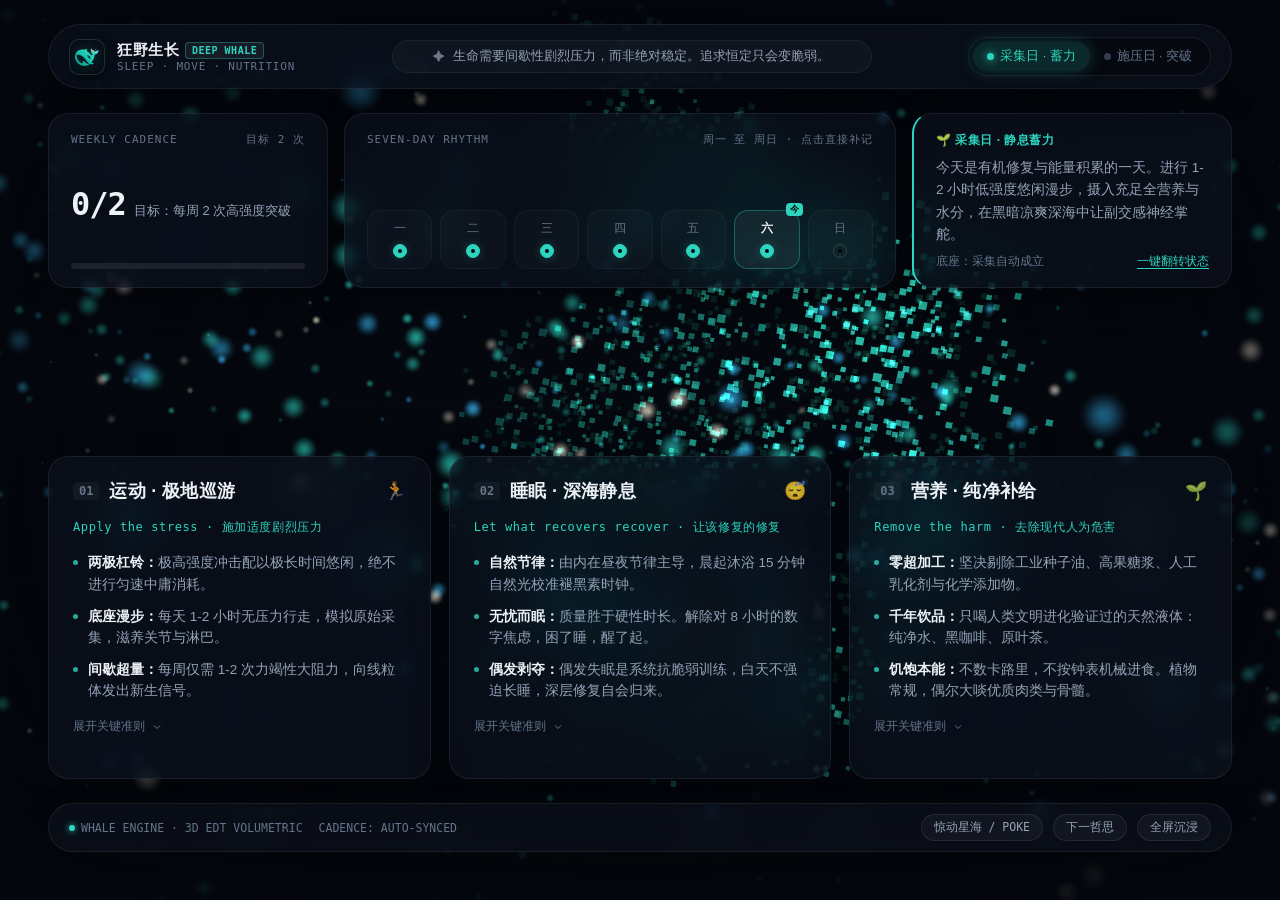
==== commit 9dba35f0: "feat: deploy Option A aurora cruising whale icon across full site" ====
--- a/index.html
+++ b/index.html
@@ -17,14 +17,14 @@
   <meta property="og:image:height" content="630">
   <meta name="twitter:card" content="summary_large_image">
 
-  <!-- 浏览器图标体系 (新一代深海生机巨鲸) -->
+  <!-- 浏览器图标体系 (新一代深海生机巨鲸，附带缓存刷新) -->
   <meta name="theme-color" content="#04070d">
-  <link rel="icon" type="image/svg+xml" href="favicon.svg">
-  <link rel="icon" type="image/png" sizes="48x48" href="favicon-48.png">
-  <link rel="icon" type="image/png" sizes="32x32" href="favicon-32.png">
-  <link rel="icon" type="image/png" sizes="16x16" href="favicon-16.png">
-  <link rel="apple-touch-icon" sizes="180x180" href="apple-touch-icon.png">
-  <link rel="manifest" href="manifest.json">
+  <link rel="icon" type="image/svg+xml" href="favicon.svg?v=whale2">
+  <link rel="icon" type="image/png" sizes="48x48" href="favicon-48.png?v=whale2">
+  <link rel="icon" type="image/png" sizes="32x32" href="favicon-32.png?v=whale2">
+  <link rel="icon" type="image/png" sizes="16x16" href="favicon-16.png?v=whale2">
+  <link rel="apple-touch-icon" sizes="180x180" href="apple-touch-icon.png?v=whale2">
+  <link rel="manifest" href="manifest.json?v=whale2">
 
   <!-- 仪表盘样式 -->
   <link rel="stylesheet" href="css/whale-dashboard.css">
@@ -41,10 +41,27 @@
 
     <!-- 顶部导航条 -->
     <header class="hud-header">
-      <div class="brand-section" title="狂野生长 · 深海脉动">
+      <div class="brand-section" title="狂野生长 · 极光巡游鲸">
         <div class="brand-logo-whale">
-          <svg viewBox="0 0 24 18">
-            <path d="M22.9168 1.43018C22.6713 1.31018 22.5658 1.53918 22.4223 1.65519C22.3733 1.69269 22.3318 1.74169 22.2903 1.78669C21.9317 2.1697 21.5127 2.42121 20.9657 2.39121C20.1657 2.34621 19.4827 2.59771 18.8787 3.20973C18.7502 2.45521 18.3236 2.0047 17.6746 1.71569C17.3351 1.56568 16.9916 1.41518 16.7536 1.08867C16.5876 0.856163 16.5421 0.597155 16.4591 0.341647C16.4061 0.187643 16.3536 0.0301382 16.1761 0.00363739C15.9836 -0.0263635 15.9081 0.135141 15.8326 0.270145C15.5306 0.822162 15.4136 1.43018 15.4251 2.0462C15.4516 3.43174 16.0366 4.53527 17.1991 5.3203C17.3311 5.4103 17.3651 5.5003 17.3236 5.63181C17.2441 5.90231 17.1501 6.16482 17.0671 6.43533C17.0141 6.60784 16.9351 6.64584 16.7501 6.57033C16.1121 6.30383 15.5611 5.90931 15.074 5.4328C14.2475 4.63328 13.5 3.75075 12.568 3.05973C12.349 2.89822 12.13 2.74822 11.9034 2.60522C10.9524 1.68169 12.028 0.923165 12.277 0.833162C12.5375 0.739159 12.3675 0.41615 11.5259 0.42015C10.6844 0.42365 9.91439 0.705658 8.93286 1.08117C8.78935 1.13767 8.63835 1.17867 8.48384 1.21267C7.59332 1.04367 6.66829 1.00617 5.70226 1.11517C3.88321 1.31768 2.43016 2.1777 1.36213 3.64575C0.0790928 5.4103 -0.222916 7.41536 0.146595 9.50642C0.535106 11.7105 1.66014 13.535 3.38869 14.9616C5.18125 16.4406 7.24581 17.1657 9.60138 17.0266C11.0319 16.9441 12.6245 16.7526 14.421 15.2321C14.874 15.4576 15.3496 15.5476 16.1381 15.6151C16.7456 15.6716 17.3306 15.5851 17.7836 15.4911C18.4931 15.3411 18.4441 14.6841 18.1876 14.5636C16.1081 13.595 16.5646 13.9891 16.1496 13.67C17.2061 12.42 18.8202 10.1979 19.3182 7.17235C19.3672 6.83834 19.4297 6.36783 19.4222 6.09732C19.4182 5.93231 19.4562 5.86831 19.6447 5.84931C20.1657 5.78931 20.6712 5.64681 21.1357 5.3913C22.4833 4.65528 23.0268 3.44624 23.1548 1.9972C23.1738 1.77569 23.1508 1.54668 22.9168 1.43018ZM11.1749 14.4736C9.15936 12.889 8.18184 12.3675 7.77832 12.39C7.40081 12.4125 7.46881 12.8445 7.55182 13.126C7.63882 13.404 7.75182 13.5955 7.91033 13.8396C8.01983 14.0011 8.09533 14.2411 7.80083 14.4216C7.15181 14.8231 6.02327 14.2866 5.97027 14.2601C4.65673 13.4865 3.5587 12.4655 2.78467 11.069C2.03715 9.72493 1.60314 8.28289 1.53164 6.74384C1.51264 6.37233 1.62214 6.24082 1.99215 6.17332C2.47916 6.08332 2.98118 6.06432 3.46769 6.13582C5.52476 6.43633 7.27581 7.35586 8.74385 8.8129C9.58188 9.64243 10.2159 10.634 10.8689 11.6025C11.5634 12.631 12.3105 13.611 13.262 14.4146C13.598 14.6961 13.866 14.9101 14.1225 15.0681C13.349 15.1546 12.058 15.1731 11.1749 14.4746V14.4736ZM12.141 8.25988C12.141 8.09488 12.273 7.96338 12.439 7.96338C12.4765 7.96338 12.5105 7.97088 12.541 7.98188C12.5825 7.99688 12.6205 8.01938 12.6505 8.05338C12.7035 8.10588 12.7335 8.18088 12.7335 8.25988C12.7335 8.42489 12.6015 8.55639 12.4355 8.55639C12.2695 8.55639 12.141 8.42489 12.141 8.25988ZM15.1415 9.79893C14.949 9.87793 14.7565 9.94544 14.5715 9.95294C14.2845 9.96794 13.9715 9.85143 13.8015 9.70893C13.5375 9.48742 13.3485 9.36342 13.2695 8.97691C13.2355 8.8119 13.2545 8.55639 13.2845 8.40989C13.3525 8.09438 13.277 7.89187 13.0545 7.70787C12.8735 7.55786 12.643 7.51636 12.39 7.51636C12.2955 7.51636 12.209 7.47486 12.1445 7.44136C12.039 7.38886 11.9519 7.25735 12.035 7.09585C12.0615 7.04335 12.19 6.91584 12.22 6.89334C12.5635 6.69784 12.9595 6.76184 13.326 6.90834C13.6655 7.04735 13.9225 7.30236 14.292 7.66287C14.6695 8.09838 14.7375 8.21838 14.9525 8.54539C15.1225 8.8009 15.277 9.06341 15.3831 9.36392C15.4471 9.55142 15.3641 9.70493 15.1415 9.79893Z"/>
+          <svg viewBox="0 0 512 512">
+            <defs>
+              <linearGradient id="headerWhaleGrad" x1="0%" y1="100%" x2="100%" y2="0%">
+                <stop offset="0%" stop-color="#0d9488"/>
+                <stop offset="35%" stop-color="#14b8a6"/>
+                <stop offset="70%" stop-color="#2dd4bf"/>
+                <stop offset="100%" stop-color="#7dd3fc"/>
+              </linearGradient>
+              <linearGradient id="headerEyeGrad" x1="0%" y1="0%" x2="100%" y2="100%">
+                <stop offset="0%" stop-color="#ff7e2a"/>
+                <stop offset="100%" stop-color="#fbbf24"/>
+              </linearGradient>
+            </defs>
+            <g transform="translate(256, 260) scale(18.5) translate(-11.8, -8.6)">
+              <path d="M22.9168 1.43018C22.6713 1.31018 22.5658 1.53918 22.4223 1.65519C22.3733 1.69269 22.3318 1.74169 22.2903 1.78669C21.9317 2.1697 21.5127 2.42121 20.9657 2.39121C20.1657 2.34621 19.4827 2.59771 18.8787 3.20973C18.7502 2.45521 18.3236 2.0047 17.6746 1.71569C17.3351 1.56568 16.9916 1.41518 16.7536 1.08867C16.5876 0.856163 16.5421 0.597155 16.4591 0.341647C16.4061 0.187643 16.3536 0.0301382 16.1761 0.00363739C15.9836 -0.0263635 15.9081 0.135141 15.8326 0.270145C15.5306 0.822162 15.4136 1.43018 15.4251 2.0462C15.4516 3.43174 16.0366 4.53527 17.1991 5.3203C17.3311 5.4103 17.3651 5.5003 17.3236 5.63181C17.2441 5.90231 17.1501 6.16482 17.0671 6.43533C17.0141 6.60784 16.9351 6.64584 16.7501 6.57033C16.1121 6.30383 15.5611 5.90931 15.074 5.4328C14.2475 4.63328 13.5 3.75075 12.568 3.05973C12.349 2.89822 12.13 2.74822 11.9034 2.60522C10.9524 1.68169 12.028 0.923165 12.277 0.833162C12.5375 0.739159 12.3675 0.41615 11.5259 0.42015C10.6844 0.42365 9.91439 0.705658 8.93286 1.08117C8.78935 1.13767 8.63835 1.17867 8.48384 1.21267C7.59332 1.04367 6.66829 1.00617 5.70226 1.11517C3.88321 1.31768 2.43016 2.1777 1.36213 3.64575C0.0790928 5.4103 -0.222916 7.41536 0.146595 9.50642C0.535106 11.7105 1.66014 13.535 3.38869 14.9616C5.18125 16.4406 7.24581 17.1657 9.60138 17.0266C11.0319 16.9441 12.6245 16.7526 14.421 15.2321C14.874 15.4576 15.3496 15.5476 16.1381 15.6151C16.7456 15.6716 17.3306 15.5851 17.7836 15.4911C18.4931 15.3411 18.4441 14.6841 18.1876 14.5636C16.1081 13.595 16.5646 13.9891 16.1496 13.67C17.2061 12.42 18.8202 10.1979 19.3182 7.17235C19.3672 6.83834 19.4297 6.36783 19.4222 6.09732C19.4182 5.93231 19.4562 5.86831 19.6447 5.84931C20.1657 5.78931 20.6712 5.64681 21.1357 5.3913C22.4833 4.65528 23.0268 3.44624 23.1548 1.9972C23.1738 1.77569 23.1508 1.54668 22.9168 1.43018ZM11.1749 14.4736C9.15936 12.889 8.18184 12.3675 7.77832 12.39C7.40081 12.4125 7.46881 12.8445 7.55182 13.126C7.63882 13.404 7.75182 13.5955 7.91033 13.8396C8.01983 14.0011 8.09533 14.2411 7.80083 14.4216C7.15181 14.8231 6.02327 14.2866 5.97027 14.2601C4.65673 13.4865 3.5587 12.4655 2.78467 11.069C2.03715 9.72493 1.60314 8.28289 1.53164 6.74384C1.51264 6.37233 1.62214 6.24082 1.99215 6.17332C2.47916 6.08332 2.98118 6.06432 3.46769 6.13582C5.52476 6.43633 7.27581 7.35586 8.74385 8.8129C9.58188 9.64243 10.2159 10.634 10.8689 11.6025C11.5634 12.631 12.3105 13.611 13.262 14.4146C13.598 14.6961 13.866 14.9101 14.1225 15.0681C13.349 15.1546 12.058 15.1731 11.1749 14.4746V14.4736ZM12.141 8.25988C12.141 8.09488 12.273 7.96338 12.439 7.96338C12.4765 7.96338 12.5105 7.97088 12.541 7.98188C12.5825 7.99688 12.6205 8.01938 12.6505 8.05338C12.7035 8.10588 12.7335 8.18088 12.7335 8.25988C12.7335 8.42489 12.6015 8.55639 12.4355 8.55639C12.2695 8.55639 12.141 8.42489 12.141 8.25988ZM15.1415 9.79893C14.949 9.87793 14.7565 9.94544 14.5715 9.95294C14.2845 9.96794 13.9715 9.85143 13.8015 9.70893C13.5375 9.48742 13.3485 9.36342 13.2695 8.97691C13.2355 8.8119 13.2545 8.55639 13.2845 8.40989C13.3525 8.09438 13.277 7.89187 13.0545 7.70787C12.8735 7.55786 12.643 7.51636 12.39 7.51636C12.2955 7.51636 12.209 7.47486 12.1445 7.44136C12.039 7.38886 11.9519 7.25735 12.035 7.09585C12.0615 7.04335 12.19 6.91584 12.22 6.89334C12.5635 6.69784 12.9595 6.76184 13.326 6.90834C13.6655 7.04735 13.9225 7.30236 14.292 7.66287C14.6695 8.09838 14.7375 8.21838 14.9525 8.54539C15.1225 8.8009 15.277 9.06341 15.3831 9.36392C15.4471 9.55142 15.3641 9.70493 15.1415 9.79893Z" fill="url(#headerWhaleGrad)"/>
+            </g>
+            <circle cx="376" cy="142" r="16" fill="url(#headerEyeGrad)"/>
+            <circle cx="410" cy="115" r="9" fill="#7dd3fc" opacity="0.85"/>
+            <circle cx="436" cy="94" r="6" fill="#7dd3fc" opacity="0.6"/>
           </svg>
         </div>
         <div class="brand-info">
--- a/css/whale-dashboard.css
+++ b/css/whale-dashboard.css
@@ -152,23 +152,22 @@
 }
 
 .brand-logo-whale {
-  width: 34px;
-  height: 34px;
+  width: 36px;
+  height: 36px;
   display: flex;
   align-items: center;
   justify-content: center;
-  border-radius: 50%;
-  background: rgba(255, 255, 255, 0.04);
-  border: 1px solid rgba(255, 255, 255, 0.10);
+  border-radius: 10px;
+  background: #060b13;
+  border: 1px solid rgba(255, 255, 255, 0.12);
+  box-shadow: 0 4px 12px rgba(0, 0, 0, 0.4);
   transition: transform 0.4s cubic-bezier(0.34, 1.56, 0.64, 1), border-color 0.4s;
 }
 
 .brand-logo-whale svg {
-  width: 22px;
-  height: 22px;
-  fill: var(--accent-color);
-  filter: drop-shadow(0 0 6px var(--accent-glow));
-  transition: fill 0.5s ease, filter 0.5s ease;
+  width: 28px;
+  height: 28px;
+  filter: drop-shadow(0 0 8px rgba(45, 212, 191, 0.3));
 }
 
 .brand-section:hover .brand-logo-whale {
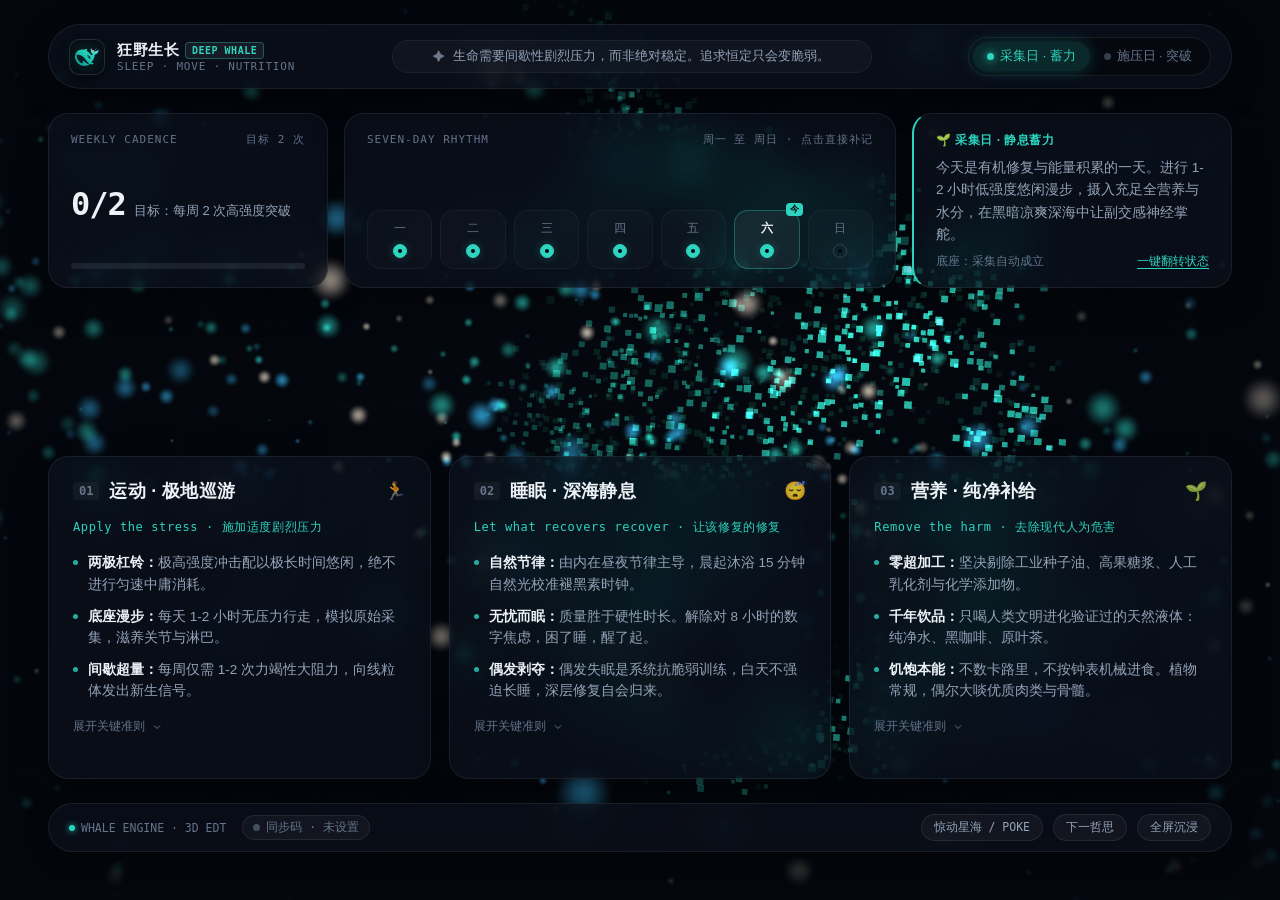
==== commit b7bea812: "feat: restore and enhance Cloudflare KV sync UI with frosted modal dialog" ====
--- a/index.html
+++ b/index.html
@@ -246,10 +246,11 @@
       <div class="telemetry-group">
         <div class="telemetry-item">
           <span class="telemetry-indicator"></span>
-          <span>WHALE ENGINE · 3D EDT VOLUMETRIC</span>
-        </div>
-        <div class="telemetry-item">
-          <span>CADENCE: AUTO-SYNCED</span>
+          <span>WHALE ENGINE · 3D EDT</span>
+        </div>
+        <div class="telemetry-item sync-telemetry-item" id="btn-sync-toggle" title="点击管理跨设备云端同步码" role="button" tabindex="0">
+          <span class="sync-status-dot ok"></span>
+          <span id="syncStatusLabel">云端同步 · 检测中</span>
         </div>
       </div>
 
@@ -260,6 +261,22 @@
       </div>
     </footer>
 
+  </div>
+
+  <!-- 跨设备云同步磨砂模态窗口 -->
+  <div class="sync-modal-backdrop" id="syncModalBackdrop">
+    <div class="sync-modal-dialog">
+      <div class="sync-modal-header">
+        <div class="sync-modal-title-group">
+          <span class="sync-modal-icon">☁️</span>
+          <h3 class="sync-modal-title">跨设备云端同步 (Cloudflare KV)</h3>
+        </div>
+        <button class="sync-modal-close" id="btn-close-sync-modal" aria-label="关闭">&times;</button>
+      </div>
+      <div class="sync-modal-body" id="syncModalBody">
+        <!-- 动态渲染 -->
+      </div>
+    </div>
   </div>
 
   <!-- 脚本加载链：Three.js -> 内容数据 -> 网格引擎 -> 巨鲸引擎 -> 控制器 -->
--- a/css/whale-dashboard.css
+++ b/css/whale-dashboard.css
@@ -863,3 +863,276 @@
     justify-content: center;
   }
 }
+
+/* ============================================================
+   8. 云同步指示器与毛玻璃弹窗 (Cloud Sync System)
+   ============================================================ */
+.sync-telemetry-item {
+  cursor: pointer;
+  padding: 4px 10px;
+  border-radius: var(--radius-pill);
+  background: rgba(255, 255, 255, 0.04);
+  border: 1px solid rgba(255, 255, 255, 0.08);
+  transition: all 0.25s ease;
+  user-select: none;
+}
+
+.sync-telemetry-item:hover {
+  background: rgba(255, 255, 255, 0.09);
+  border-color: rgba(255, 255, 255, 0.16);
+  transform: translateY(-1px);
+}
+
+.sync-status-dot {
+  width: 7px;
+  height: 7px;
+  border-radius: 50%;
+  display: inline-block;
+  transition: all 0.3s;
+}
+
+.sync-status-dot.ok {
+  background: #2dd4bf;
+  box-shadow: 0 0 8px rgba(45, 212, 191, 0.6);
+}
+
+.sync-status-dot.syncing {
+  background: #ff7e2a;
+  box-shadow: 0 0 8px rgba(255, 126, 42, 0.8);
+  animation: pulse-glow 1s infinite alternate;
+}
+
+.sync-status-dot.err {
+  background: #f87171;
+  box-shadow: 0 0 8px rgba(248, 113, 113, 0.6);
+}
+
+.sync-status-dot.off {
+  background: #64748b;
+  opacity: 0.6;
+}
+
+/* 模态弹窗遮罩 */
+.sync-modal-backdrop {
+  position: fixed;
+  inset: 0;
+  z-index: 1000;
+  background: rgba(4, 7, 13, 0.78);
+  backdrop-filter: blur(20px);
+  -webkit-backdrop-filter: blur(20px);
+  display: flex;
+  align-items: center;
+  justify-content: center;
+  padding: 20px;
+  opacity: 0;
+  pointer-events: none;
+  transition: opacity 0.35s cubic-bezier(0.16, 1, 0.3, 1);
+}
+
+.sync-modal-backdrop.active {
+  opacity: 1;
+  pointer-events: auto;
+}
+
+/* 模态框主体 */
+.sync-modal-dialog {
+  background: rgba(13, 19, 29, 0.88);
+  border: 1px solid rgba(255, 255, 255, 0.12);
+  border-radius: 24px;
+  width: 100%;
+  max-width: 520px;
+  box-shadow: 0 24px 64px rgba(0, 0, 0, 0.6), 0 0 32px rgba(45, 212, 191, 0.08);
+  padding: 26px 30px;
+  display: flex;
+  flex-direction: column;
+  gap: 20px;
+  transform: scale(0.95) translateY(10px);
+  transition: transform 0.35s cubic-bezier(0.16, 1, 0.3, 1);
+}
+
+.sync-modal-backdrop.active .sync-modal-dialog {
+  transform: scale(1) translateY(0);
+}
+
+.sync-modal-header {
+  display: flex;
+  align-items: center;
+  justify-content: space-between;
+  border-bottom: 1px solid rgba(255, 255, 255, 0.06);
+  padding-bottom: 14px;
+}
+
+.sync-modal-title-group {
+  display: flex;
+  align-items: center;
+  gap: 10px;
+}
+
+.sync-modal-icon {
+  font-size: 20px;
+}
+
+.sync-modal-title {
+  font-size: 17px;
+  font-weight: 600;
+  color: var(--text-main);
+  letter-spacing: 0.3px;
+}
+
+.sync-modal-close {
+  background: none;
+  border: none;
+  color: var(--text-muted);
+  font-size: 24px;
+  line-height: 1;
+  cursor: pointer;
+  padding: 4px;
+  transition: color 0.2s;
+}
+
+.sync-modal-close:hover {
+  color: #fff;
+}
+
+.sync-modal-body {
+  display: flex;
+  flex-direction: column;
+  gap: 18px;
+}
+
+.sync-modal-section {
+  display: flex;
+  flex-direction: column;
+  gap: 10px;
+}
+
+.sync-section-label {
+  font-size: 12px;
+  font-family: var(--font-mono);
+  color: var(--text-muted);
+  text-transform: uppercase;
+  letter-spacing: 0.8px;
+}
+
+.sync-code-display {
+  display: flex;
+  align-items: center;
+  justify-content: space-between;
+  gap: 12px;
+  padding: 10px 14px;
+  background: rgba(0, 0, 0, 0.45);
+  border: 1px solid rgba(45, 212, 191, 0.3);
+  border-radius: var(--radius-md);
+  box-shadow: 0 0 16px rgba(45, 212, 191, 0.12);
+}
+
+.sync-code-val {
+  font-family: var(--font-mono);
+  font-size: 15px;
+  font-weight: 600;
+  color: var(--gather-cyan);
+  letter-spacing: 1.5px;
+  user-select: all;
+}
+
+.sync-pill-btn {
+  background: rgba(255, 255, 255, 0.08);
+  border: 1px solid rgba(255, 255, 255, 0.14);
+  color: var(--text-main);
+  padding: 6px 14px;
+  border-radius: var(--radius-pill);
+  font-size: 12px;
+  font-weight: 500;
+  cursor: pointer;
+  white-space: nowrap;
+  transition: all 0.25s ease;
+}
+
+.sync-pill-btn:hover {
+  background: rgba(255, 255, 255, 0.14);
+  border-color: rgba(255, 255, 255, 0.25);
+}
+
+.sync-pill-btn.primary {
+  background: rgba(45, 212, 191, 0.18);
+  border-color: rgba(45, 212, 191, 0.4);
+  color: var(--gather-cyan);
+}
+
+.sync-pill-btn.primary:hover {
+  background: rgba(45, 212, 191, 0.3);
+  border-color: rgba(45, 212, 191, 0.6);
+  box-shadow: 0 0 12px rgba(45, 212, 191, 0.25);
+}
+
+.sync-tip-text {
+  font-size: 12.5px;
+  color: var(--text-sub);
+  line-height: 1.6;
+}
+
+.sync-input-row {
+  display: flex;
+  gap: 10px;
+}
+
+.sync-text-input {
+  flex: 1;
+  background: rgba(0, 0, 0, 0.35);
+  border: 1px solid rgba(255, 255, 255, 0.12);
+  border-radius: var(--radius-md);
+  padding: 8px 14px;
+  font-size: 13.5px;
+  color: #fff;
+  font-family: var(--font-mono);
+  letter-spacing: 1px;
+  outline: none;
+  transition: border-color 0.25s;
+}
+
+.sync-text-input:focus {
+  border-color: var(--gather-cyan);
+}
+
+.sync-modal-divider {
+  display: flex;
+  align-items: center;
+  color: var(--text-dim);
+  font-size: 11px;
+  margin: -4px 0;
+}
+
+.sync-modal-divider::before,
+.sync-modal-divider::after {
+  content: '';
+  flex: 1;
+  border-bottom: 1px solid rgba(255, 255, 255, 0.06);
+}
+
+.sync-modal-divider span {
+  padding: 0 10px;
+}
+
+.sync-modal-footer-actions {
+  display: flex;
+  align-items: center;
+  justify-content: space-between;
+  border-top: 1px solid rgba(255, 255, 255, 0.06);
+  padding-top: 14px;
+  margin-top: 4px;
+}
+
+.sync-action-danger {
+  background: none;
+  border: none;
+  color: #f87171;
+  font-size: 11.5px;
+  cursor: pointer;
+  text-decoration: underline;
+  padding: 4px 0;
+}
+
+.sync-action-danger:hover {
+  color: #ef4444;
+}
+
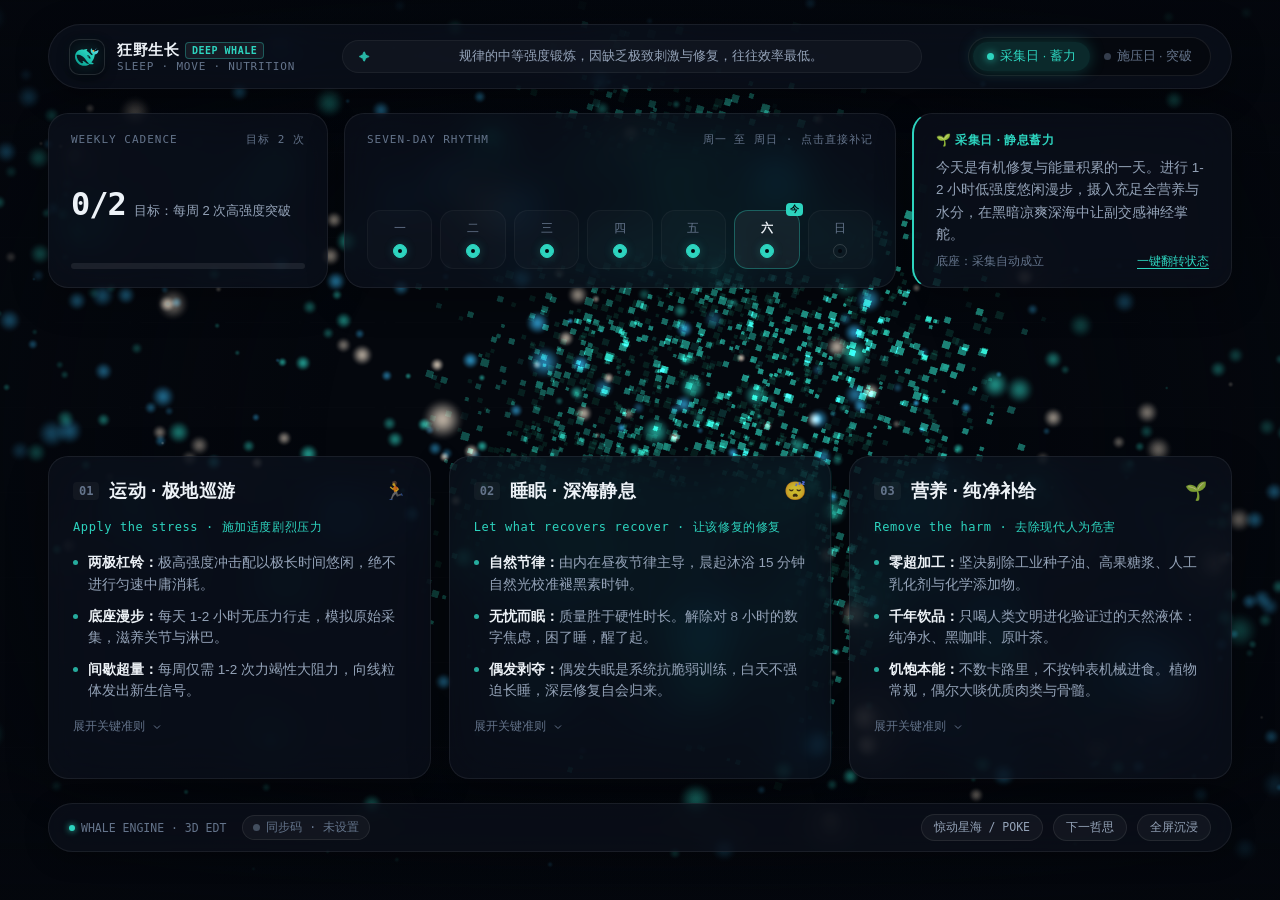
==== commit 5622d99f: "feat: add smooth adaptive marquee ticker to philosophy credo pill" ====
--- a/index.html
+++ b/index.html
@@ -70,10 +70,15 @@
         </div>
       </div>
 
-      <!-- 核心信条药丸 -->
-      <div class="credo-pill" title="点击轮播下一句生命哲思">
+      <!-- 核心信条药丸 (智能长句滚动跑马灯，悬停暂停) -->
+      <div class="credo-pill" title="点击轮播下一句 · 鼠标悬停暂停滚动">
         <span class="credo-icon">✦</span>
-        <span class="credo-text">生命需要间歇性剧烈压力，而非绝对稳定。追求恒定只会变脆弱。</span>
+        <div class="credo-viewport">
+          <div class="credo-track">
+            <span class="credo-text">生命需要间歇性剧烈压力，而非绝对稳定。追求恒定只会变脆弱。</span>
+            <span class="credo-text-dup" aria-hidden="true">生命需要间歇性剧烈压力，而非绝对稳定。追求恒定只会变脆弱。</span>
+          </div>
+        </div>
       </div>
 
       <!-- 今日两极状态切换 -->
--- a/css/whale-dashboard.css
+++ b/css/whale-dashboard.css
@@ -209,38 +209,87 @@
   letter-spacing: 0.8px;
 }
 
-/* 哲学信条药丸 */
+/* 哲学信条药丸 (智能长句滚动跑马灯) */
 .credo-pill {
   flex: 1;
-  max-width: 480px;
-  display: flex;
-  align-items: center;
-  justify-content: center;
+  max-width: 580px;
+  display: flex;
+  align-items: center;
   gap: 8px;
   padding: 7px 16px;
   background: rgba(255, 255, 255, 0.03);
   border: 1px solid rgba(255, 255, 255, 0.05);
   border-radius: var(--radius-pill);
-  font-size: 12.5px;
-  color: var(--text-sub);
   cursor: pointer;
   transition: all 0.3s ease;
   user-select: none;
-  text-align: center;
-  white-space: nowrap;
   overflow: hidden;
-  text-overflow: ellipsis;
 }
 
 .credo-pill:hover {
   background: rgba(255, 255, 255, 0.06);
-  color: var(--text-main);
   border-color: rgba(255, 255, 255, 0.12);
 }
 
-.credo-pill .credo-icon {
-  font-size: 12px;
-  opacity: 0.7;
+.credo-icon {
+  font-size: 11px;
+  color: var(--accent-color);
+  opacity: 0.85;
+  flex-shrink: 0;
+  transition: color 0.4s;
+}
+
+.credo-viewport {
+  flex: 1;
+  overflow: hidden;
+  position: relative;
+  display: flex;
+  align-items: center;
+  /* 两侧柔和羽化遮罩 */
+  mask-image: linear-gradient(90deg, transparent 0%, black 14px, black calc(100% - 14px), transparent 100%);
+  -webkit-mask-image: linear-gradient(90deg, transparent 0%, black 14px, black calc(100% - 14px), transparent 100%);
+}
+
+.credo-track {
+  display: inline-flex;
+  align-items: center;
+  white-space: nowrap;
+  font-size: 12.5px;
+  color: var(--text-sub);
+  will-change: transform;
+  transition: opacity 0.25s ease;
+  margin: 0 auto;
+}
+
+.credo-track.is-scrolling {
+  margin: 0;
+  animation: credo-marquee var(--marquee-duration, 16s) linear infinite;
+}
+
+.credo-pill:hover .credo-track.is-scrolling {
+  animation-play-state: paused;
+}
+
+.credo-text, .credo-text-dup {
+  display: inline-block;
+  padding-right: 48px;
+}
+
+.credo-track:not(.is-scrolling) .credo-text {
+  padding-right: 0;
+}
+
+.credo-track:not(.is-scrolling) .credo-text-dup {
+  display: none;
+}
+
+@keyframes credo-marquee {
+  0% {
+    transform: translateX(0);
+  }
+  100% {
+    transform: translateX(-50%);
+  }
 }
 
 /* 状态切换两极胶囊 */
